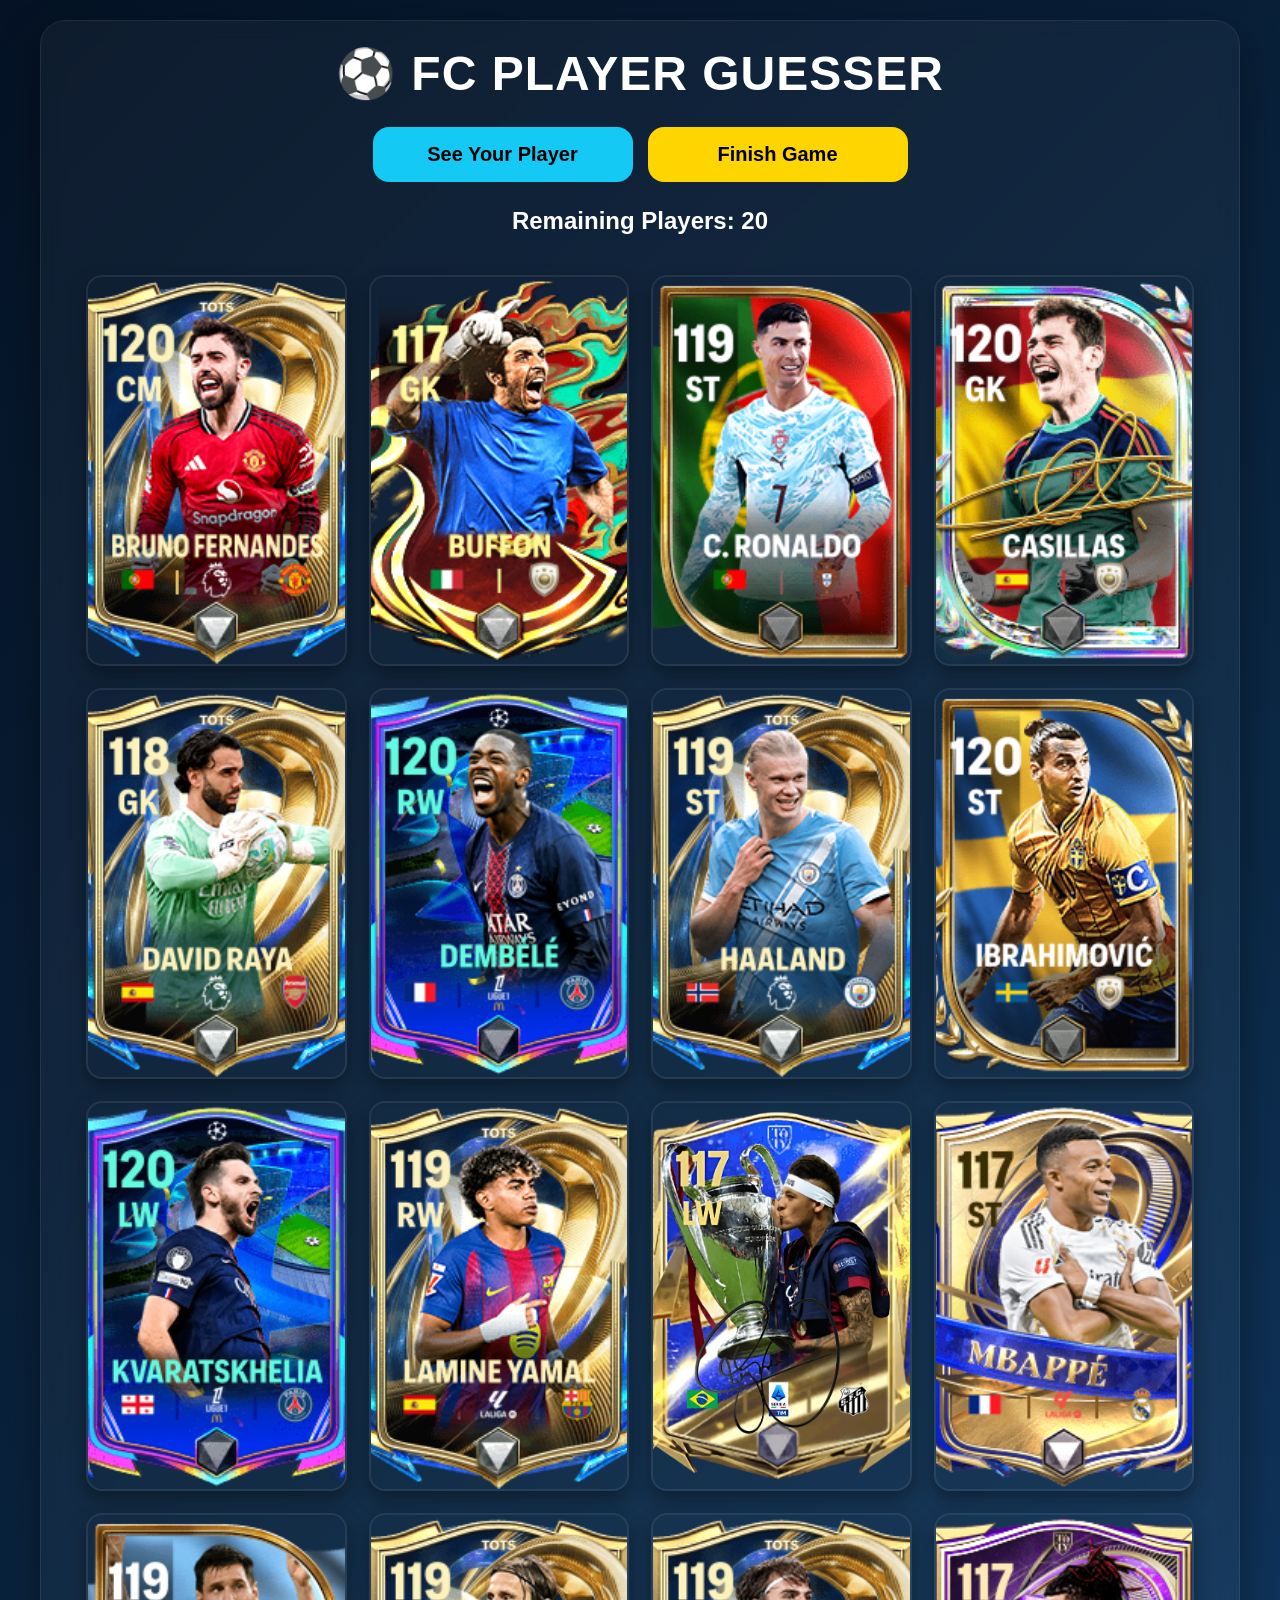
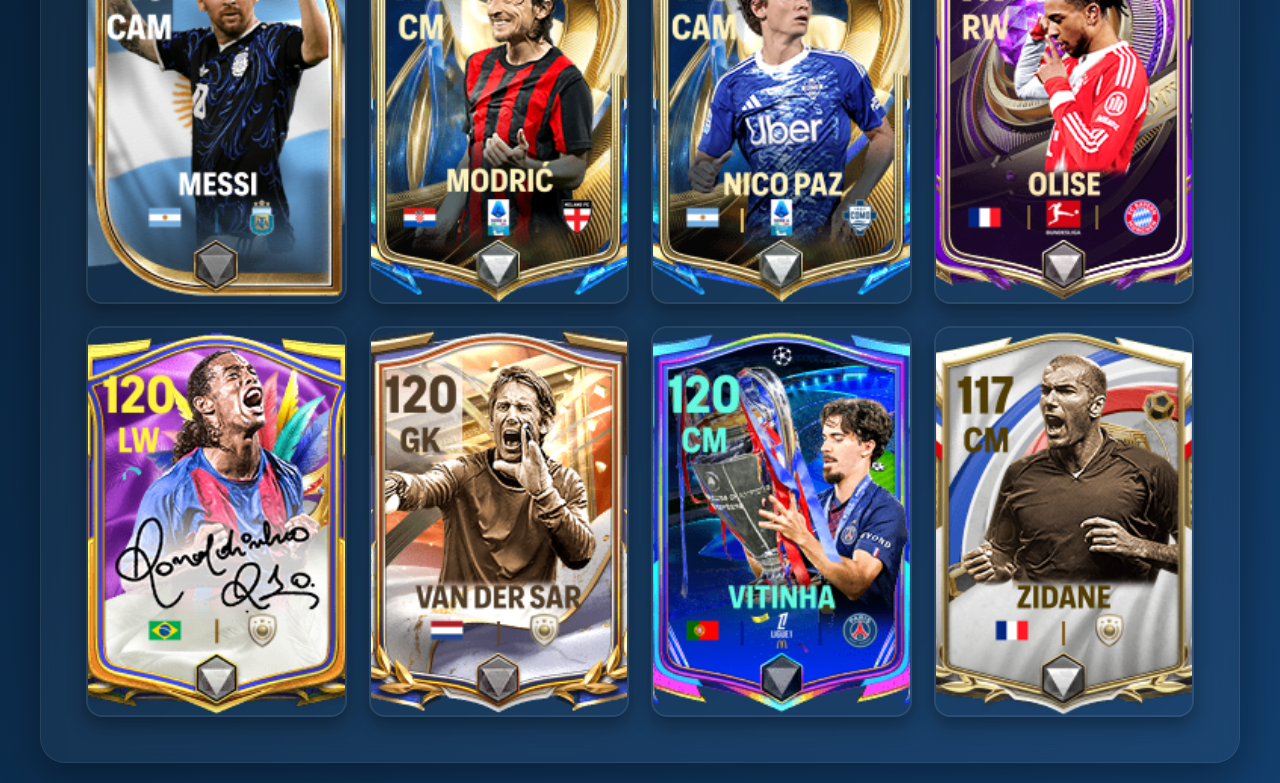
==== index.html @ 57e5f009 "Add files via upload" ====
<!DOCTYPE html>
<html lang="en">
<head>
<meta charset="UTF-8">
<meta name="viewport" content="width=device-width, initial-scale=1.0">

<title>FC Player Guesser</title>

<style>

*{
    margin:0;
    padding:0;
    box-sizing:border-box;
    font-family:'Segoe UI',sans-serif;
}

body{
    min-height:100vh;
    background:
    linear-gradient(
        135deg,
        #051225,
        #0a2540,
        #123d6b
    );
    color:white;
    padding:20px;
}

.container{
    max-width:1200px;
    margin:auto;

    background:rgba(255,255,255,.04);

    backdrop-filter:blur(10px);

    border:1px solid rgba(255,255,255,.08);

    border-radius:25px;

    padding:25px;

    box-shadow:
    0 15px 40px rgba(0,0,0,.35);
}

h1{
    text-align:center;
    font-size:3rem;
    margin-bottom:25px;
    letter-spacing:1px;
}

.controls{
    display:flex;
    justify-content:center;
    gap:15px;
    flex-wrap:wrap;
}

button{
    border:none;
    cursor:pointer;

    padding:16px 28px;

    border-radius:16px;

    font-size:20px;

    font-weight:700;

    transition:.25s;

    min-width:260px;
}

#showBtn{
    background:#14c9f3;
    color:black;
}

#showBtn:hover{
    transform:translateY(-3px);
    box-shadow:0 0 25px rgba(20,201,243,.4);
}

#finishBtn{
    background:#ffd500;
    color:black;
}

#finishBtn:hover{
    transform:translateY(-3px);
    box-shadow:0 0 25px rgba(255,213,0,.4);
}

.counter{
    text-align:center;
    margin-top:25px;
    margin-bottom:20px;
    font-size:1.5rem;
    font-weight:600;
}

.grid{

    display:grid;

    grid-template-columns:
    repeat(4,minmax(120px,1fr));

    gap:22px;

    padding:20px;

    justify-content:center;

}

.card{

    width:100%;

    aspect-ratio:2/3;

    object-fit:cover;

    border-radius:16px;

    cursor:pointer;

    transition:.25s;

    border:2px solid rgba(255,255,255,.08);

    box-shadow:
    0 8px 18px rgba(0,0,0,.35);

}

.card:hover{

    transform:
    translateY(-6px)
    scale(1.03);

    box-shadow:
    0 0 25px rgba(0,212,255,.35);

}

.card.eliminated{

    filter:grayscale(100%);

    opacity:.25;

    transform:scale(.94);

}

.popup-bg{

    position:fixed;

    inset:0;

    background:rgba(0,0,0,.82);

    display:none;

    justify-content:center;

    align-items:center;

    z-index:999;

}

.popup{

    width:min(90vw,380px);

    background:#152743;

    border-radius:25px;

    padding:25px;

    text-align:center;

    box-shadow:
    0 0 40px rgba(0,212,255,.25);

    animation:popup .25s ease;

}

.popup h2{

    margin-bottom:15px;

    font-size:1.8rem;

}

.popup img{

    width:100%;

    border-radius:15px;

}

@keyframes popup{

    from{
        opacity:0;
        transform:scale(.8);
    }

    to{
        opacity:1;
        transform:scale(1);
    }

}

@media(max-width:900px){

    .grid{

        grid-template-columns:
        repeat(4,1fr);

        gap:16px;

        padding:15px;

    }

}

@media(max-width:600px){

    body{
        padding:10px;
    }

    .container{
        padding:15px;
    }

    h1{
        font-size:2.2rem;
    }

    .grid{

        grid-template-columns:
        repeat(4,1fr);

        gap:12px;

        padding:10px;

    }

    button{
        width:100%;
        min-width:unset;
    }

}

</style>
</head>

<body>

<div class="container">

<h1>⚽ FC PLAYER GUESSER</h1>

<div class="controls">

<button id="showBtn">
See Your Player
</button>

<button id="finishBtn">
Finish Game
</button>

</div>

<div class="counter">
Remaining Players:
<span id="remaining">20</span>
</div>

<div class="grid" id="grid"></div>

</div>

<div class="popup-bg" id="popupBg">

<div class="popup">

<h2>Your Secret Player</h2>

<img id="popupImg">

</div>

</div>

<script>

const players = [

"players/player1.png",
"players/player2.png",
"players/player3.png",
"players/player4.png",
"players/player5.png",
"players/player6.png",
"players/player7.png",
"players/player8.png",
"players/player9.png",
"players/player10.png",
"players/player11.png",
"players/player12.png",
"players/player13.png",
"players/player14.png",
"players/player15.png",
"players/player16.png",
"players/player17.png",
"players/player18.png",
"players/player19.png",
"players/player20.png"

];

const grid =
document.getElementById("grid");

const remaining =
document.getElementById("remaining");

let currentPlayer = null;
let previousPlayer = null;

players.forEach(src=>{

    const img =
    document.createElement("img");

    img.src = src;

    img.className = "card";

    img.addEventListener("click",()=>{

        img.classList.toggle("eliminated");

        updateCounter();

    });

    grid.appendChild(img);

});

function updateCounter(){

    const count =
    document.querySelectorAll(
        ".card:not(.eliminated)"
    ).length;

    remaining.textContent = count;

}

updateCounter();

function generatePlayer(){

    let available =
    players.filter(
        p => p !== previousPlayer
    );

    currentPlayer =
    available[
        Math.floor(
            Math.random()*available.length
        )
    ];

    previousPlayer =
    currentPlayer;

}

const popupBg =
document.getElementById("popupBg");

const popupImg =
document.getElementById("popupImg");

document
.getElementById("showBtn")
.addEventListener("click",()=>{

    if(currentPlayer===null){

        generatePlayer();

    }

    popupImg.src =
    currentPlayer;

    popupBg.style.display =
    "flex";

});

popupBg.addEventListener("click",(e)=>{

    if(e.target===popupBg){

        popupBg.style.display =
        "none";

    }

});

document
.getElementById("finishBtn")
.addEventListener("click",()=>{

    document
    .querySelectorAll(".card")
    .forEach(card=>{

        card.classList.remove(
            "eliminated"
        );

    });

    currentPlayer = null;

    updateCounter();

    alert(
        "New round started! Click 'See Your Player'."
    );

});

</script>

</body>
</html>
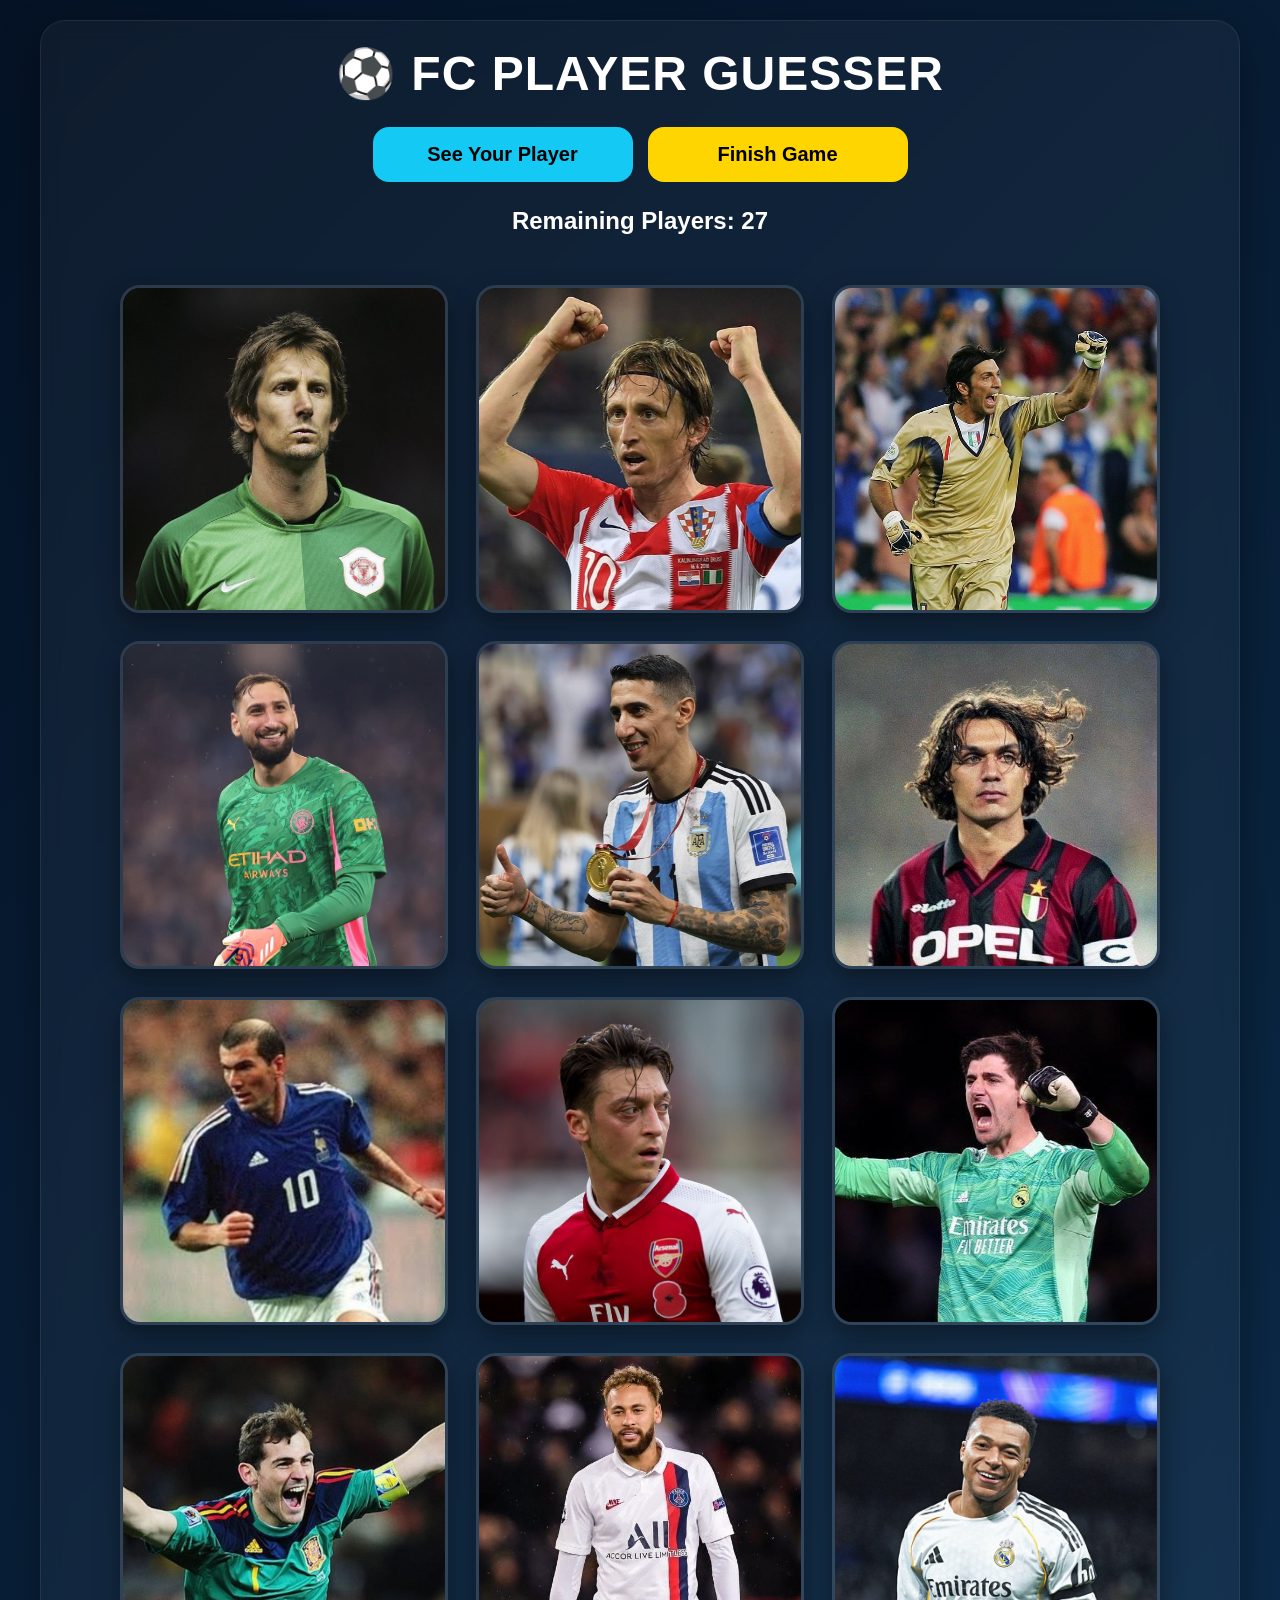
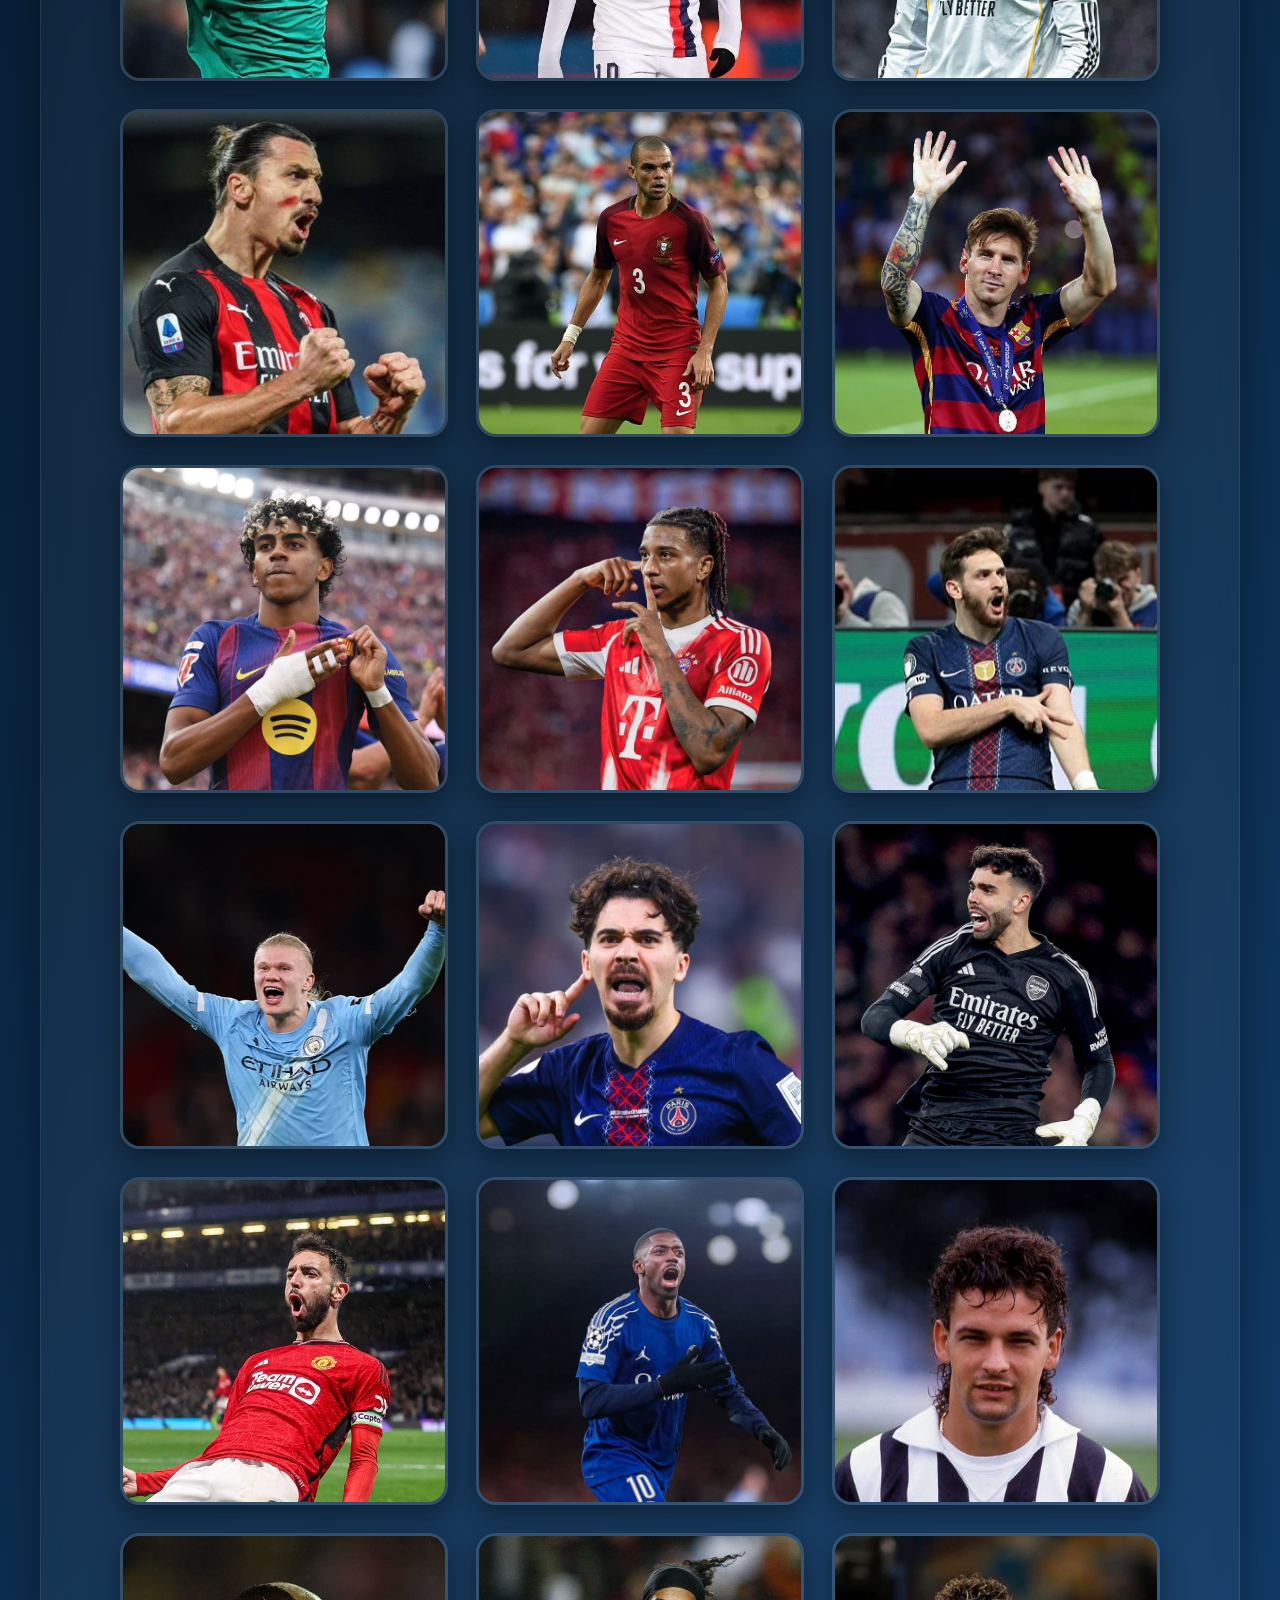
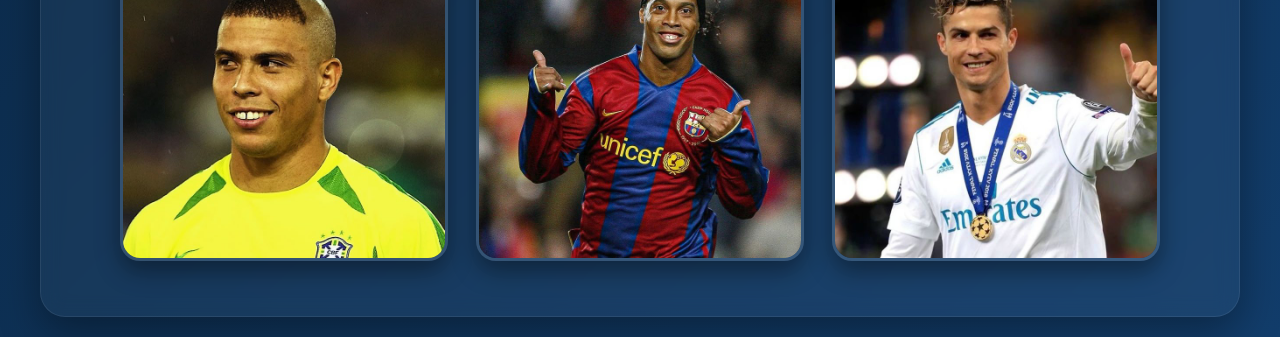
==== commit 8dc1b9e2: "Add files via upload" ====
--- a/index.html
+++ b/index.html
@@ -106,38 +106,52 @@
 }
 
 .grid{
-
     display:grid;
-
-    grid-template-columns:
-    repeat(4,minmax(120px,1fr));
-
-    gap:22px;
-
-    padding:20px;
-
-    justify-content:center;
-
+    grid-template-columns:repeat(3,1fr);
+
+    gap:28px;
+
+    padding:30px;
+
+    max-width:1100px;
+
+    margin:auto;
 }
 
 .card{
-
     width:100%;
 
-    aspect-ratio:2/3;
+    aspect-ratio:1/1;
 
     object-fit:cover;
 
-    border-radius:16px;
+    border-radius:20px;
+
+    border:3px solid rgba(255,255,255,.12);
 
     cursor:pointer;
 
     transition:.25s;
 
-    border:2px solid rgba(255,255,255,.08);
-
     box-shadow:
-    0 8px 18px rgba(0,0,0,.35);
+    0 10px 25px rgba(0,0,0,.4);
+}
+@media(max-width:900px){
+
+    .grid{
+        grid-template-columns:repeat(3,1fr);
+        gap:18px;
+    }
+
+}
+
+@media(max-width:600px){
+
+    .grid{
+        grid-template-columns:repeat(3,1fr);
+        gap:14px;
+        padding:15px;
+    }
 
 }
 
@@ -229,44 +243,28 @@
 
 }
 
-@media(max-width:900px){
+@media(max-width:1100px){
 
     .grid{
-
-        grid-template-columns:
-        repeat(4,1fr);
-
-        gap:16px;
-
-        padding:15px;
-
-    }
-
-}
-
-@media(max-width:600px){
-
-    body{
-        padding:10px;
-    }
-
-    .container{
-        padding:15px;
-    }
-
-    h1{
-        font-size:2.2rem;
-    }
+        grid-template-columns:repeat(4,1fr);
+    }
+
+}
+
+@media(max-width:800px){
 
     .grid{
-
-        grid-template-columns:
-        repeat(4,1fr);
-
-        gap:12px;
-
-        padding:10px;
-
+        grid-template-columns:repeat(3,1fr);
+        gap:14px;
+    }
+
+}
+
+@media(max-width:500px){
+
+    .grid{
+        grid-template-columns:repeat(3,1fr);
+        gap:10px;
     }
 
     button{
@@ -299,7 +297,7 @@
 
 <div class="counter">
 Remaining Players:
-<span id="remaining">20</span>
+<span id="remaining">27</span>
 </div>
 
 <div class="grid" id="grid"></div>
@@ -320,30 +318,11 @@
 
 <script>
 
-const players = [
-
-"players/player1.png",
-"players/player2.png",
-"players/player3.png",
-"players/player4.png",
-"players/player5.png",
-"players/player6.png",
-"players/player7.png",
-"players/player8.png",
-"players/player9.png",
-"players/player10.png",
-"players/player11.png",
-"players/player12.png",
-"players/player13.png",
-"players/player14.png",
-"players/player15.png",
-"players/player16.png",
-"players/player17.png",
-"players/player18.png",
-"players/player19.png",
-"players/player20.png"
-
-];
+const players = [];
+
+for(let i = 1; i <= 27; i++){
+    players.push(`players/player${i}.jpg`);
+}
 
 const grid =
 document.getElementById("grid");
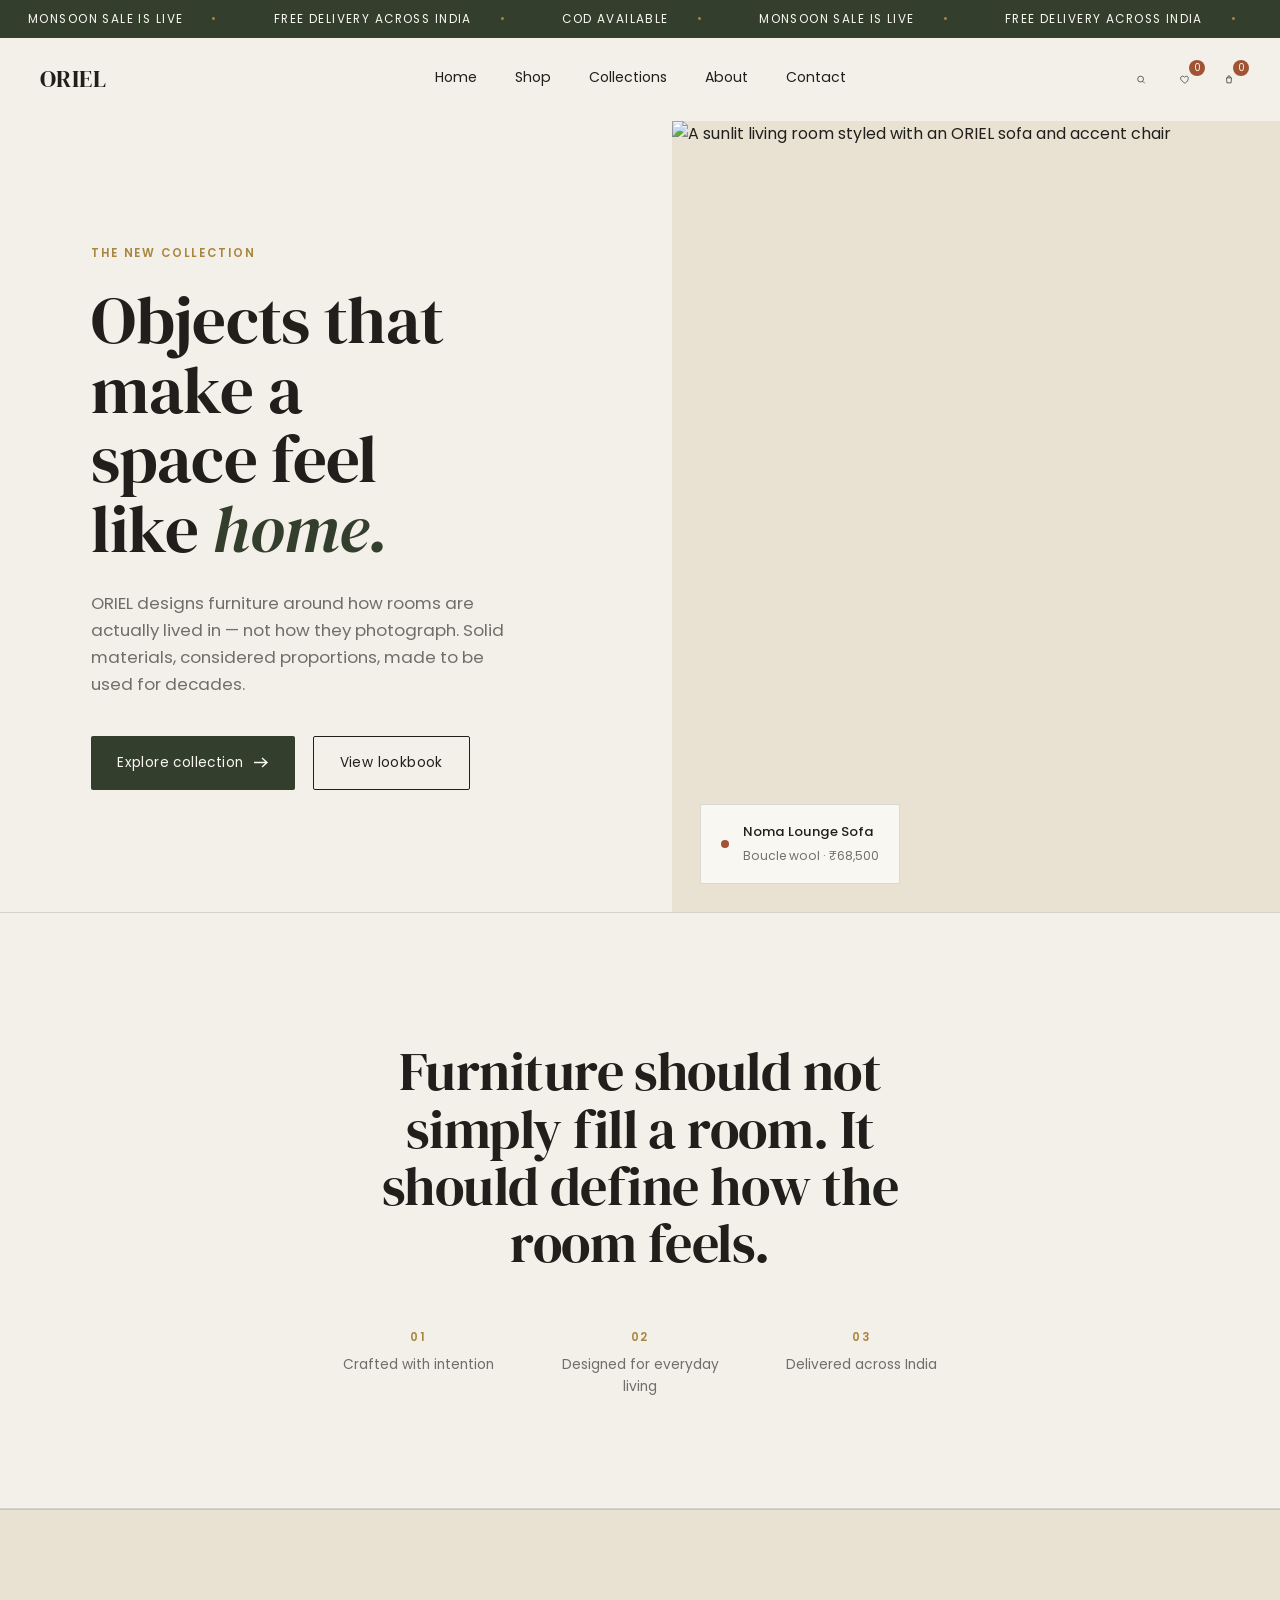
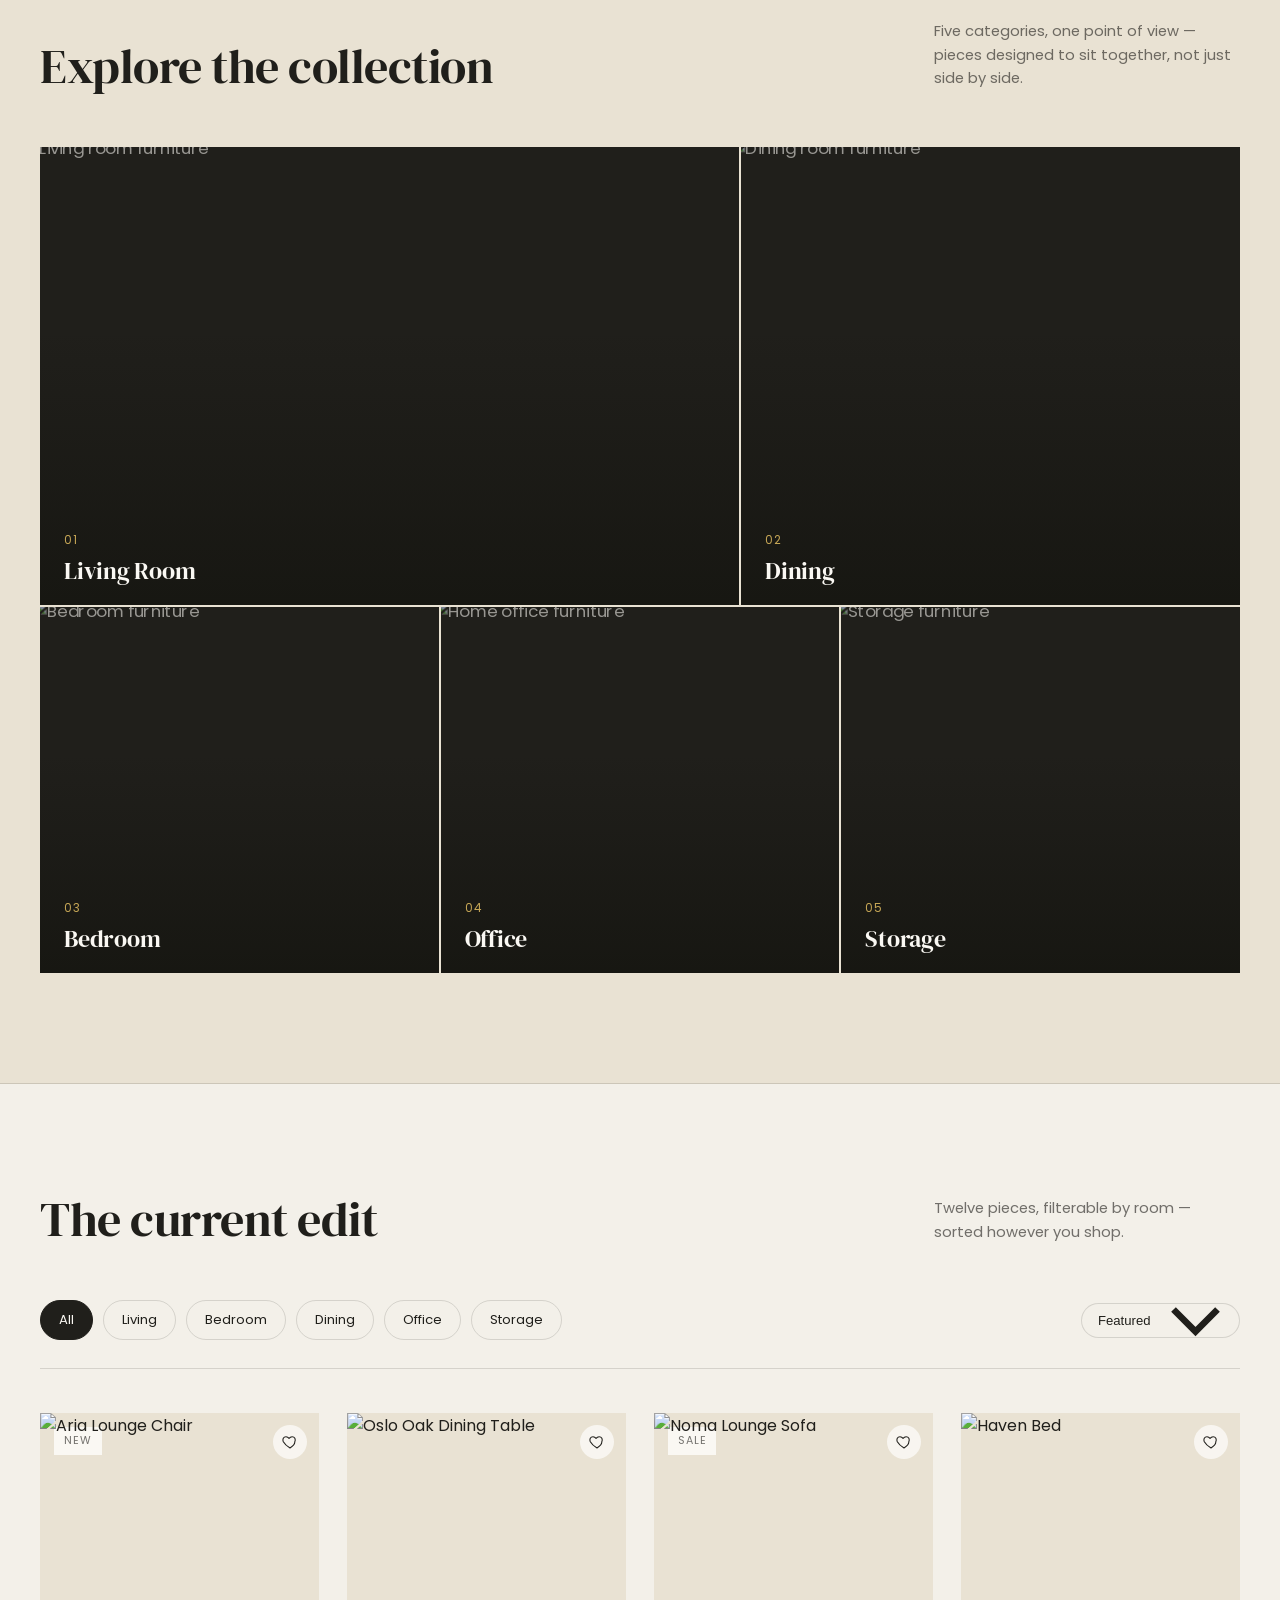
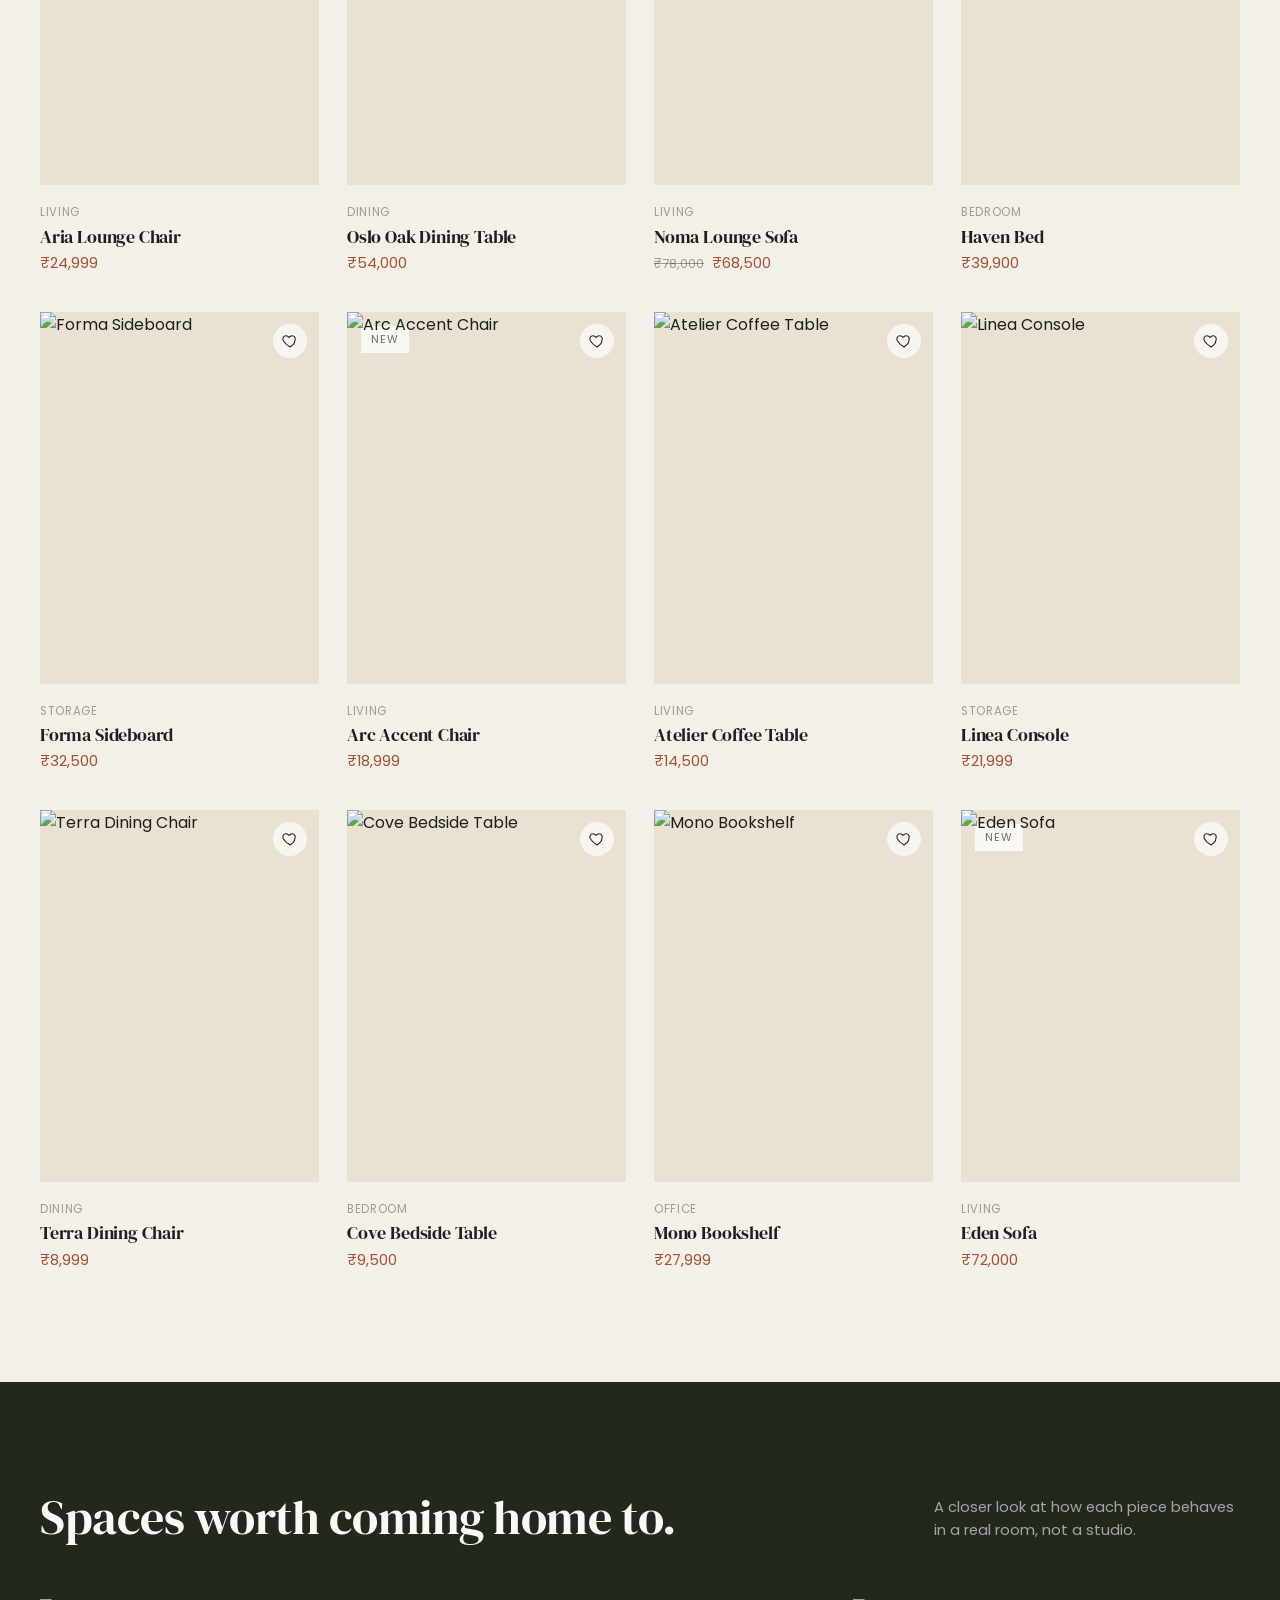
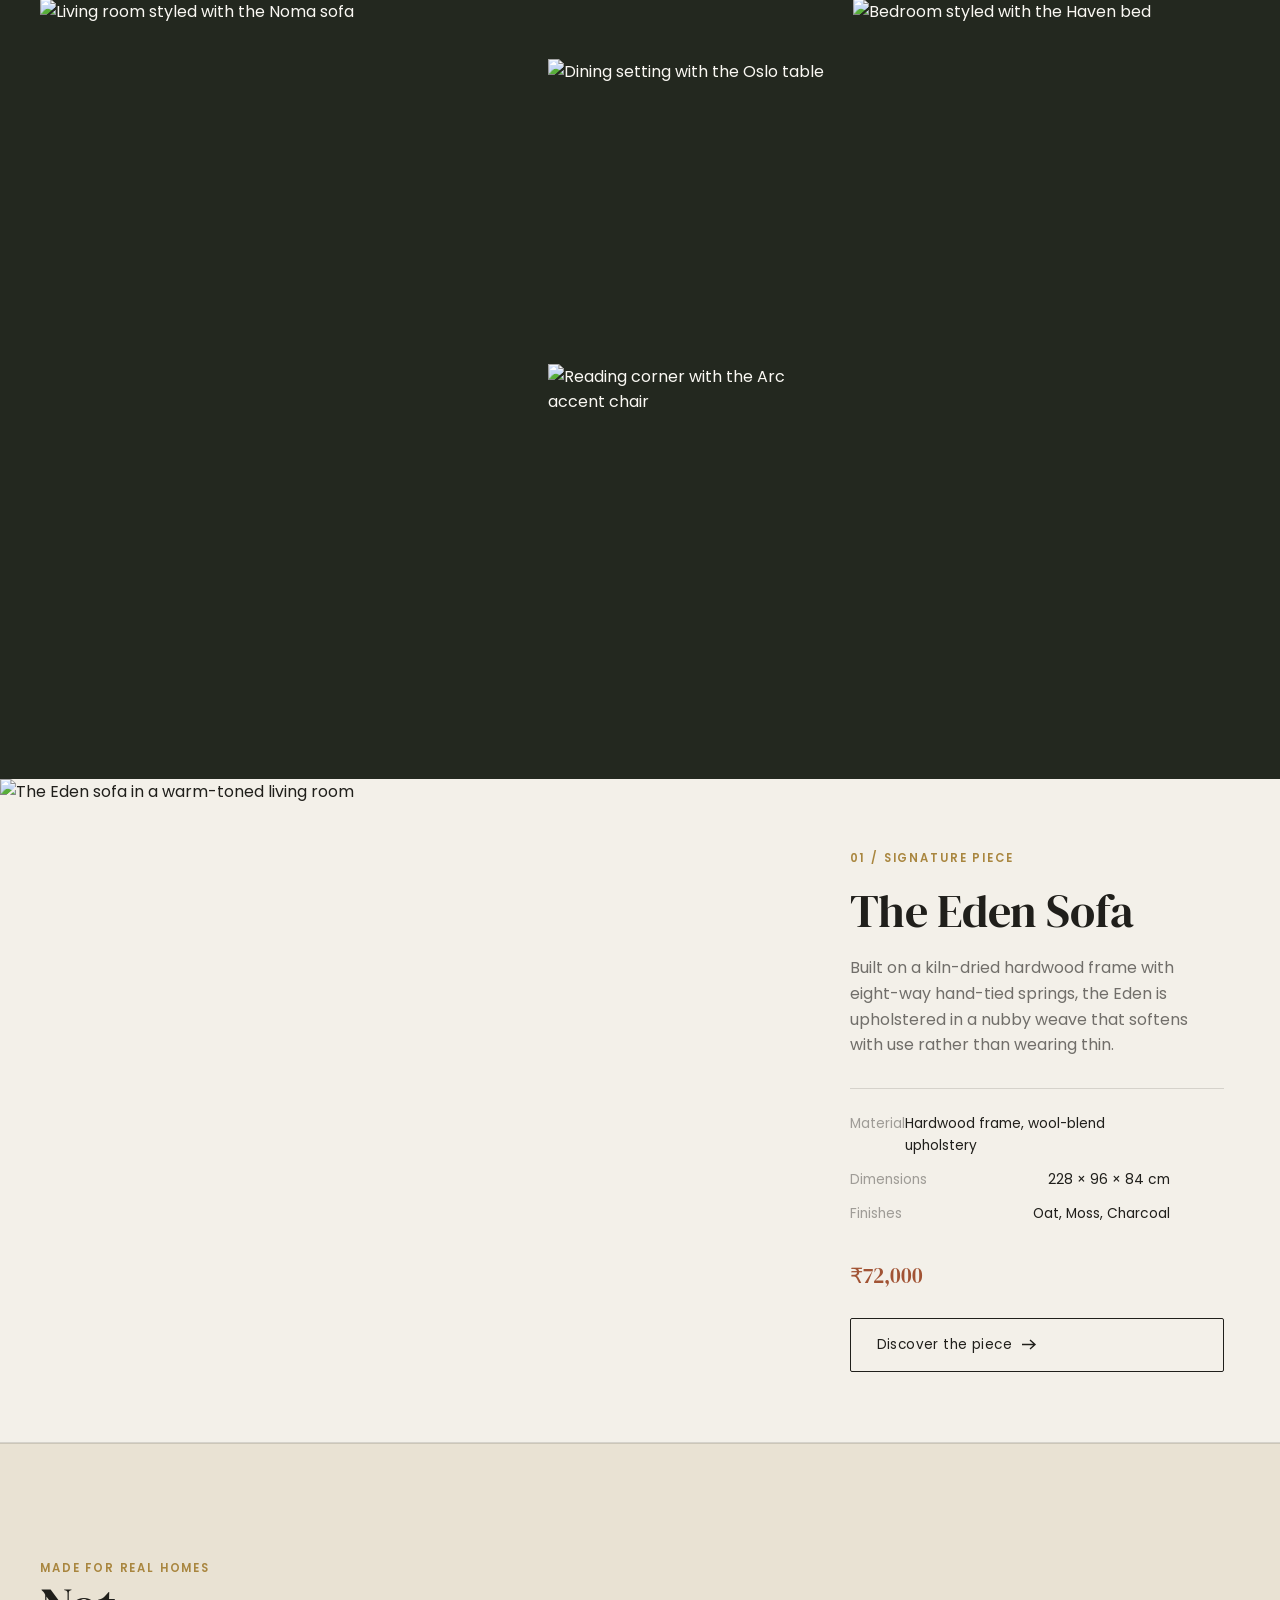
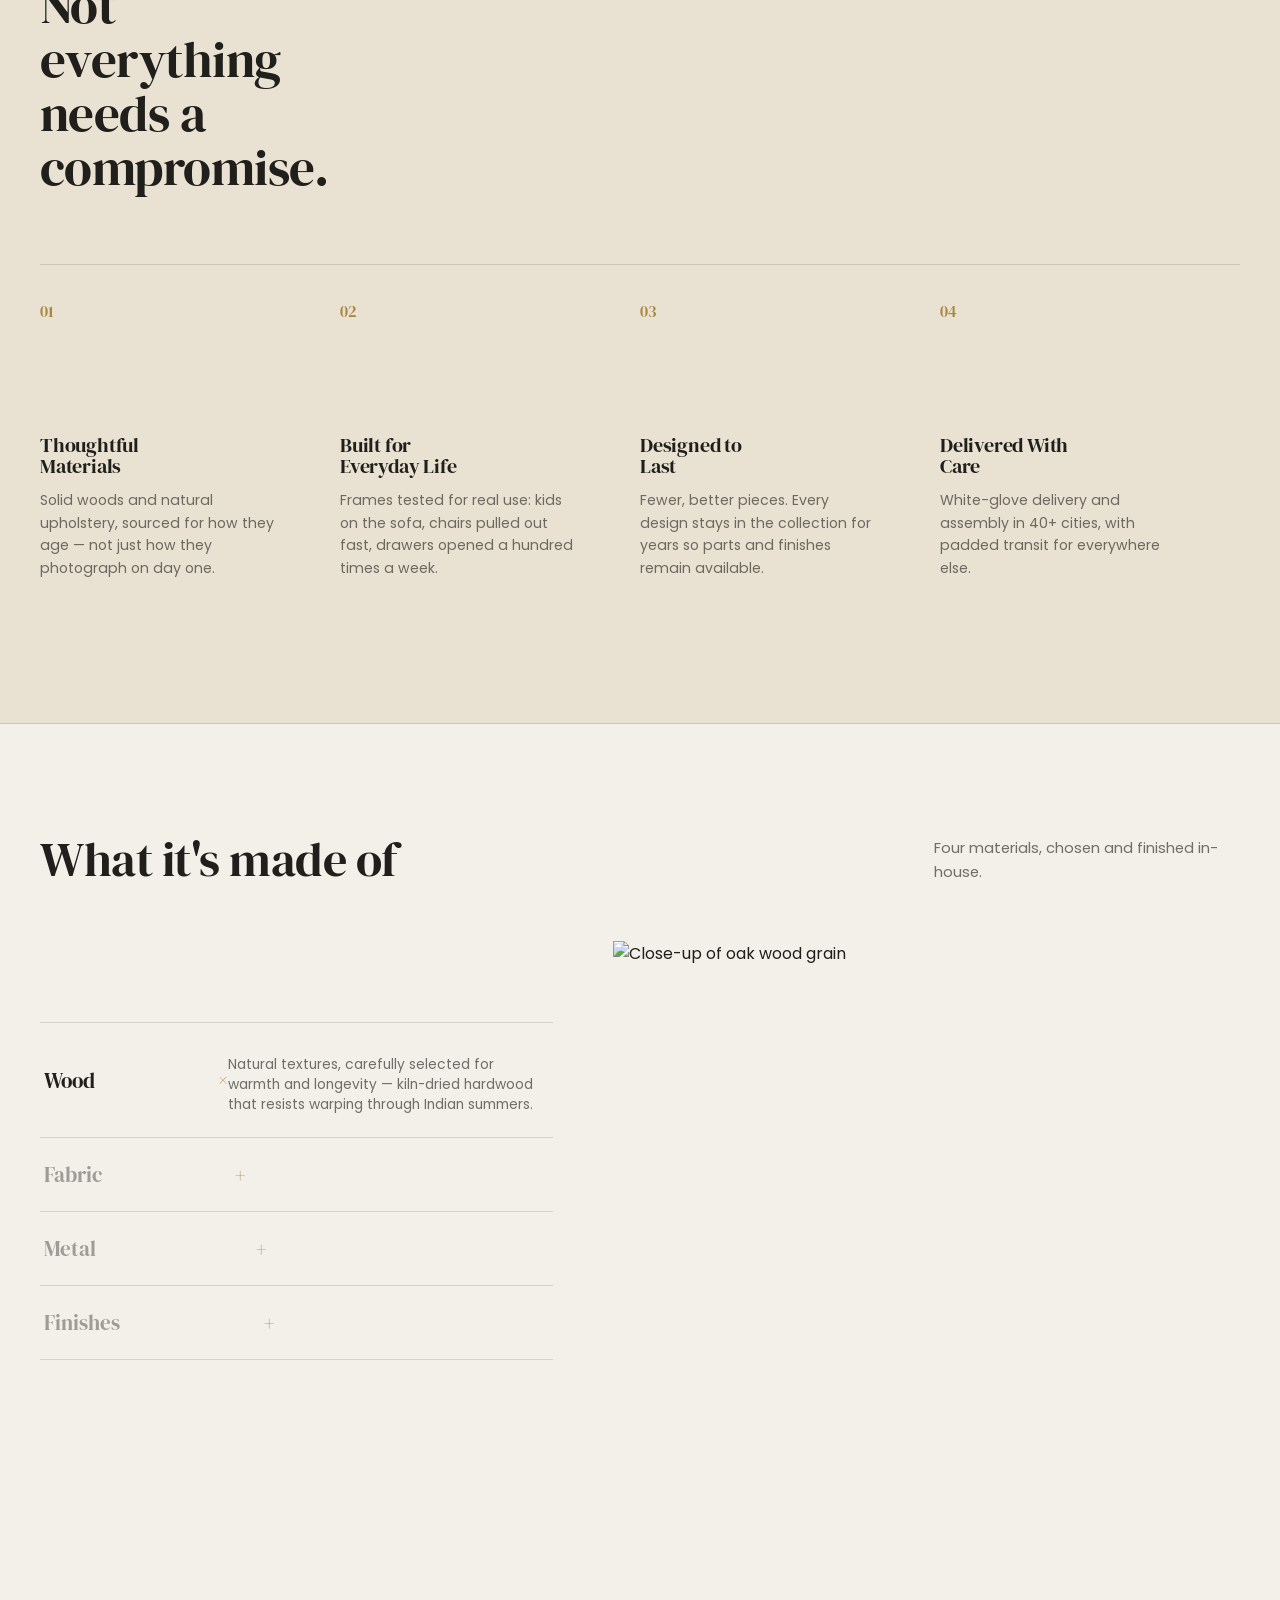
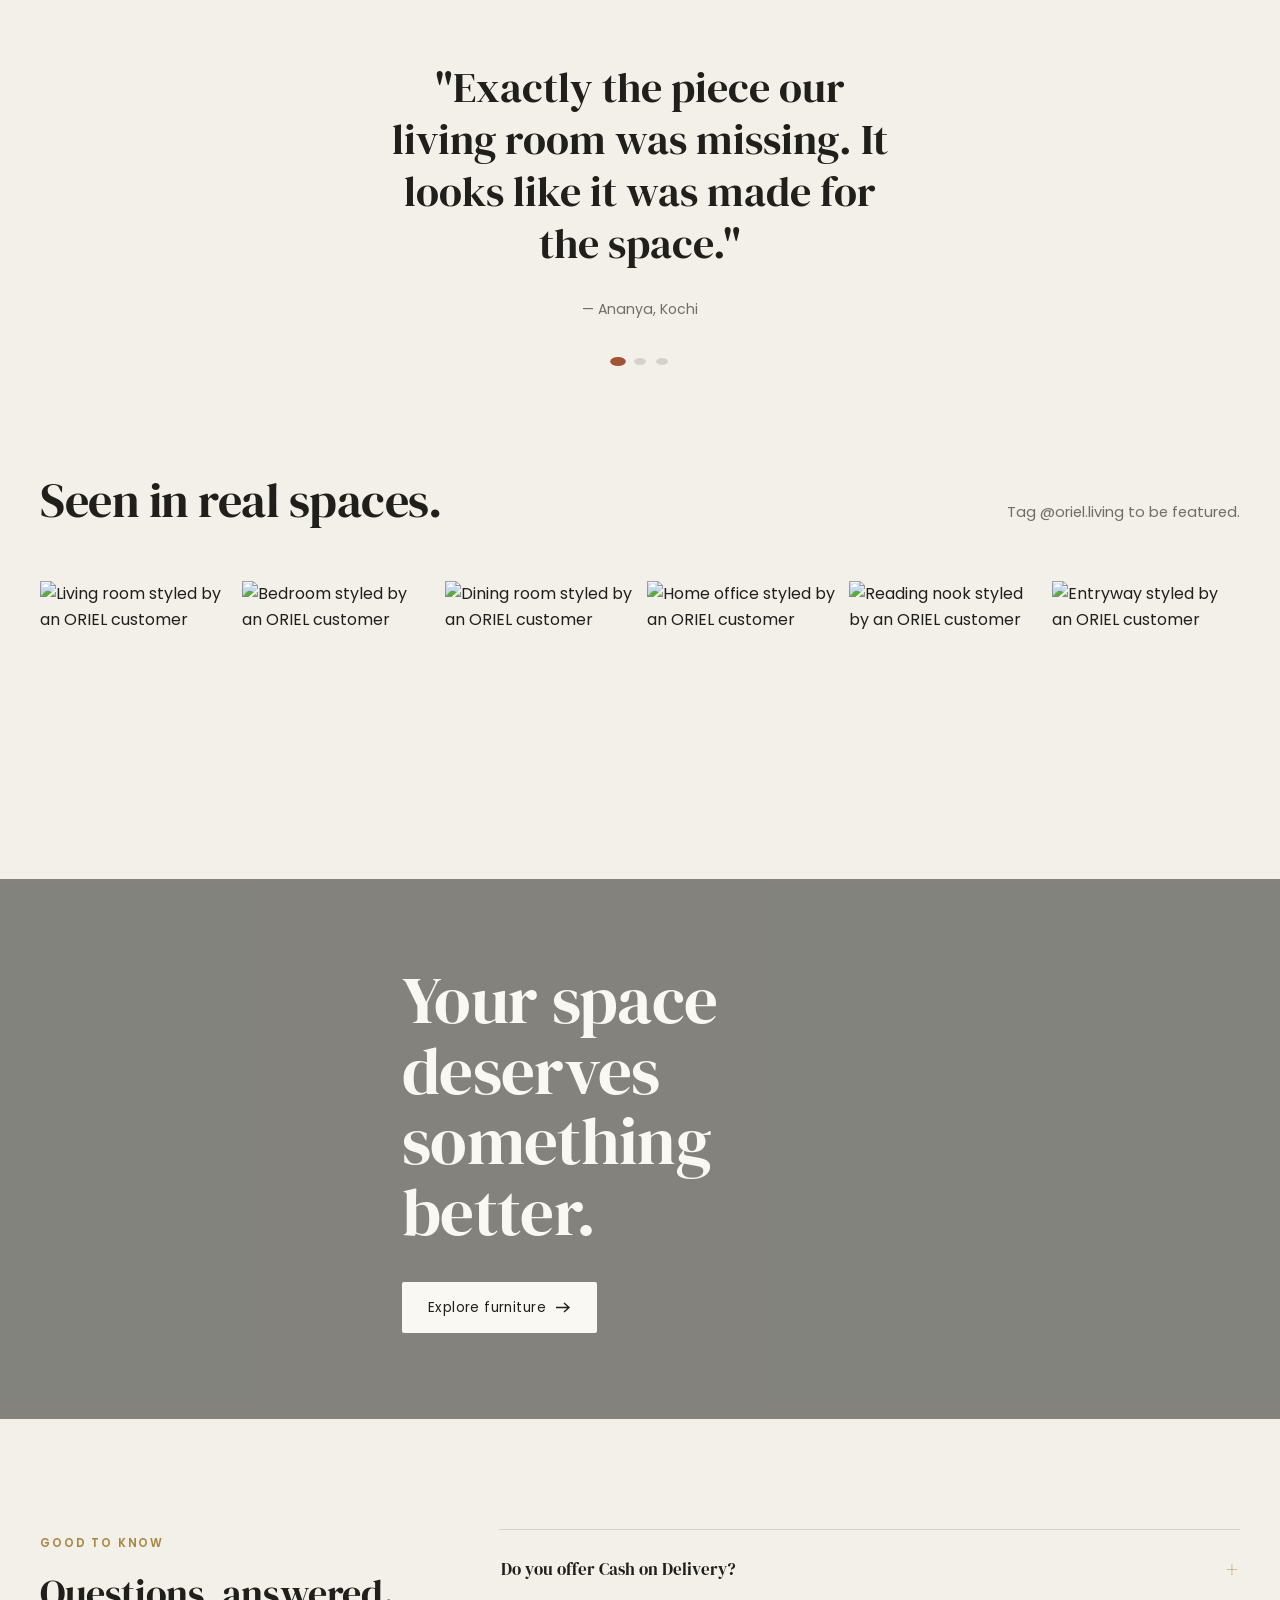
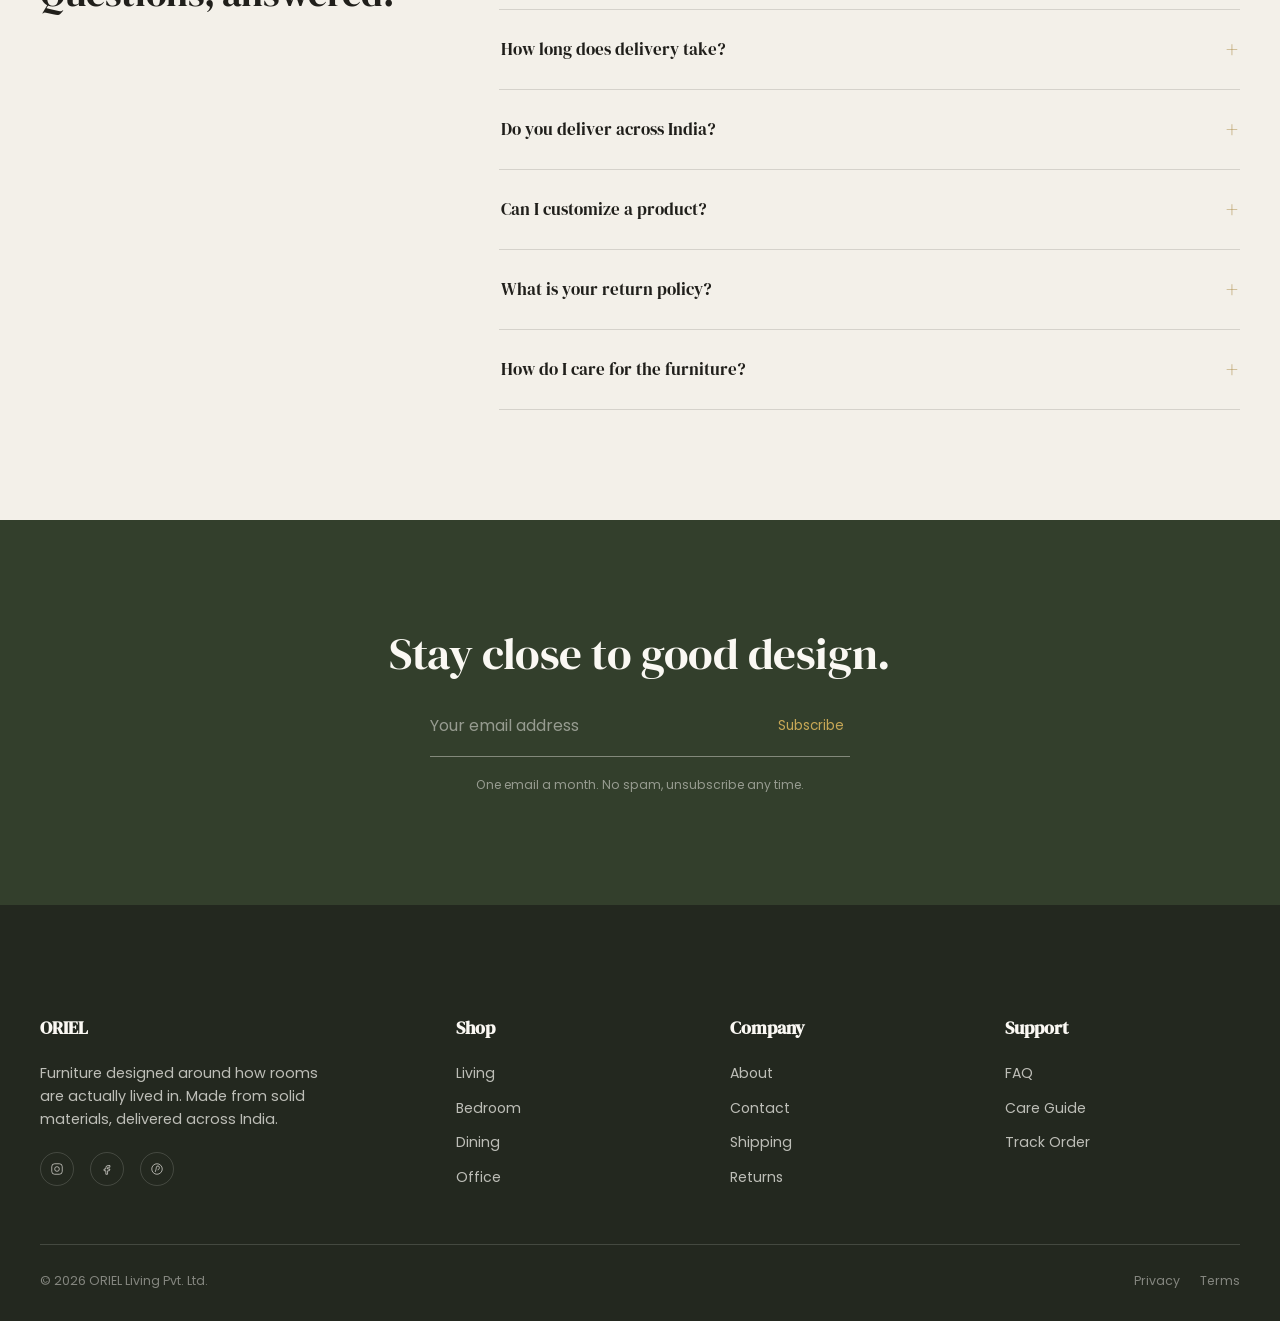
==== commit 22d08e6a: "Add files via upload" ====
--- a/index.html
+++ b/index.html
@@ -1,451 +1,473 @@
-<!DOCTYPE html>
-<html lang="en">
-<head>
-<meta charset="UTF-8">
-<meta name="viewport" content="width=device-width, initial-scale=1.0">
-
-<title>FC Player Guesser</title>
-
-<style>
-
-*{
-    margin:0;
-    padding:0;
-    box-sizing:border-box;
-    font-family:'Segoe UI',sans-serif;
-}
-
-body{
-    min-height:100vh;
-    background:
-    linear-gradient(
-        135deg,
-        #051225,
-        #0a2540,
-        #123d6b
-    );
-    color:white;
-    padding:20px;
-}
-
-.container{
-    max-width:1200px;
-    margin:auto;
-
-    background:rgba(255,255,255,.04);
-
-    backdrop-filter:blur(10px);
-
-    border:1px solid rgba(255,255,255,.08);
-
-    border-radius:25px;
-
-    padding:25px;
-
-    box-shadow:
-    0 15px 40px rgba(0,0,0,.35);
-}
-
-h1{
-    text-align:center;
-    font-size:3rem;
-    margin-bottom:25px;
-    letter-spacing:1px;
-}
-
-.controls{
-    display:flex;
-    justify-content:center;
-    gap:15px;
-    flex-wrap:wrap;
-}
-
-button{
-    border:none;
-    cursor:pointer;
-
-    padding:16px 28px;
-
-    border-radius:16px;
-
-    font-size:20px;
-
-    font-weight:700;
-
-    transition:.25s;
-
-    min-width:260px;
-}
-
-#showBtn{
-    background:#14c9f3;
-    color:black;
-}
-
-#showBtn:hover{
-    transform:translateY(-3px);
-    box-shadow:0 0 25px rgba(20,201,243,.4);
-}
-
-#finishBtn{
-    background:#ffd500;
-    color:black;
-}
-
-#finishBtn:hover{
-    transform:translateY(-3px);
-    box-shadow:0 0 25px rgba(255,213,0,.4);
-}
-
-.counter{
-    text-align:center;
-    margin-top:25px;
-    margin-bottom:20px;
-    font-size:1.5rem;
-    font-weight:600;
-}
-
-.grid{
-    display:grid;
-    grid-template-columns:repeat(3,1fr);
-
-    gap:28px;
-
-    padding:30px;
-
-    max-width:1100px;
-
-    margin:auto;
-}
-
-.card{
-    width:100%;
-
-    aspect-ratio:1/1;
-
-    object-fit:cover;
-
-    border-radius:20px;
-
-    border:3px solid rgba(255,255,255,.12);
-
-    cursor:pointer;
-
-    transition:.25s;
-
-    box-shadow:
-    0 10px 25px rgba(0,0,0,.4);
-}
-@media(max-width:900px){
-
-    .grid{
-        grid-template-columns:repeat(3,1fr);
-        gap:18px;
-    }
-
-}
-
-@media(max-width:600px){
-
-    .grid{
-        grid-template-columns:repeat(3,1fr);
-        gap:14px;
-        padding:15px;
-    }
-
-}
-
-.card:hover{
-
-    transform:
-    translateY(-6px)
-    scale(1.03);
-
-    box-shadow:
-    0 0 25px rgba(0,212,255,.35);
-
-}
-
-.card.eliminated{
-
-    filter:grayscale(100%);
-
-    opacity:.25;
-
-    transform:scale(.94);
-
-}
-
-.popup-bg{
-
-    position:fixed;
-
-    inset:0;
-
-    background:rgba(0,0,0,.82);
-
-    display:none;
-
-    justify-content:center;
-
-    align-items:center;
-
-    z-index:999;
-
-}
-
-.popup{
-
-    width:min(90vw,380px);
-
-    background:#152743;
-
-    border-radius:25px;
-
-    padding:25px;
-
-    text-align:center;
-
-    box-shadow:
-    0 0 40px rgba(0,212,255,.25);
-
-    animation:popup .25s ease;
-
-}
-
-.popup h2{
-
-    margin-bottom:15px;
-
-    font-size:1.8rem;
-
-}
-
-.popup img{
-
-    width:100%;
-
-    border-radius:15px;
-
-}
-
-@keyframes popup{
-
-    from{
-        opacity:0;
-        transform:scale(.8);
-    }
-
-    to{
-        opacity:1;
-        transform:scale(1);
-    }
-
-}
-
-@media(max-width:1100px){
-
-    .grid{
-        grid-template-columns:repeat(4,1fr);
-    }
-
-}
-
-@media(max-width:800px){
-
-    .grid{
-        grid-template-columns:repeat(3,1fr);
-        gap:14px;
-    }
-
-}
-
-@media(max-width:500px){
-
-    .grid{
-        grid-template-columns:repeat(3,1fr);
-        gap:10px;
-    }
-
-    button{
-        width:100%;
-        min-width:unset;
-    }
-
-}
-
-</style>
-</head>
-
-<body>
-
-<div class="container">
-
-<h1>⚽ FC PLAYER GUESSER</h1>
-
-<div class="controls">
-
-<button id="showBtn">
-See Your Player
-</button>
-
-<button id="finishBtn">
-Finish Game
-</button>
-
-</div>
-
-<div class="counter">
-Remaining Players:
-<span id="remaining">27</span>
-</div>
-
-<div class="grid" id="grid"></div>
-
-</div>
-
-<div class="popup-bg" id="popupBg">
-
-<div class="popup">
-
-<h2>Your Secret Player</h2>
-
-<img id="popupImg">
-
-</div>
-
-</div>
-
-<script>
-
-const players = [];
-
-for(let i = 1; i <= 27; i++){
-    players.push(`players/player${i}.jpg`);
-}
-
-const grid =
-document.getElementById("grid");
-
-const remaining =
-document.getElementById("remaining");
-
-let currentPlayer = null;
-let previousPlayer = null;
-
-players.forEach(src=>{
-
-    const img =
-    document.createElement("img");
-
-    img.src = src;
-
-    img.className = "card";
-
-    img.addEventListener("click",()=>{
-
-        img.classList.toggle("eliminated");
-
-        updateCounter();
-
-    });
-
-    grid.appendChild(img);
-
-});
-
-function updateCounter(){
-
-    const count =
-    document.querySelectorAll(
-        ".card:not(.eliminated)"
-    ).length;
-
-    remaining.textContent = count;
-
-}
-
-updateCounter();
-
-function generatePlayer(){
-
-    let available =
-    players.filter(
-        p => p !== previousPlayer
-    );
-
-    currentPlayer =
-    available[
-        Math.floor(
-            Math.random()*available.length
-        )
-    ];
-
-    previousPlayer =
-    currentPlayer;
-
-}
-
-const popupBg =
-document.getElementById("popupBg");
-
-const popupImg =
-document.getElementById("popupImg");
-
-document
-.getElementById("showBtn")
-.addEventListener("click",()=>{
-
-    if(currentPlayer===null){
-
-        generatePlayer();
-
-    }
-
-    popupImg.src =
-    currentPlayer;
-
-    popupBg.style.display =
-    "flex";
-
-});
-
-popupBg.addEventListener("click",(e)=>{
-
-    if(e.target===popupBg){
-
-        popupBg.style.display =
-        "none";
-
-    }
-
-});
-
-document
-.getElementById("finishBtn")
-.addEventListener("click",()=>{
-
-    document
-    .querySelectorAll(".card")
-    .forEach(card=>{
-
-        card.classList.remove(
-            "eliminated"
-        );
-
-    });
-
-    currentPlayer = null;
-
-    updateCounter();
-
-    alert(
-        "New round started! Click 'See Your Player'."
-    );
-
-});
-
-</script>
-
-</body>
-</html>+<!DOCTYPE html>
+<html lang="en">
+<head>
+<meta charset="UTF-8">
+<meta name="viewport" content="width=device-width, initial-scale=1.0">
+<title>ORIEL — Furniture for architectural living</title>
+<meta name="description" content="ORIEL designs furniture that defines how a room feels — solid materials, editorial craft, delivered across India.">
+<link rel="preconnect" href="https://fonts.googleapis.com">
+<link rel="preconnect" href="https://fonts.gstatic.com" crossorigin>
+<link href="https://fonts.googleapis.com/css2?family=DM+Serif+Display:ital@0;1&family=Poppins:wght@300;400;500;600&display=swap" rel="stylesheet">
+<link rel="stylesheet" href="css/style.css">
+</head>
+<body>
+
+<!-- ============================== ANNOUNCEMENT ============================== -->
+<div class="announce">
+  <div class="announce-track">
+    <span>MONSOON SALE IS LIVE</span><span>FREE DELIVERY ACROSS INDIA</span><span>COD AVAILABLE</span>
+    <span>MONSOON SALE IS LIVE</span><span>FREE DELIVERY ACROSS INDIA</span><span>COD AVAILABLE</span>
+  </div>
+</div>
+
+<!-- ============================== NAVIGATION ============================== -->
+<header id="siteHeader">
+  <div class="navbar">
+    <a href="#top" class="nav-logo">ORIEL</a>
+    <nav class="nav-links">
+      <a href="#top">Home</a>
+      <a href="#shop">Shop</a>
+      <a href="#collections">Collections</a>
+      <a href="#craft">About</a>
+      <a href="#contact">Contact</a>
+    </nav>
+    <div class="nav-actions">
+      <button class="icon-btn" id="searchBtn" aria-label="Search">
+        <svg viewBox="0 0 24 24" fill="none" stroke="currentColor" stroke-width="1.6"><circle cx="11" cy="11" r="7"/><path d="M21 21l-4.3-4.3"/></svg>
+      </button>
+      <button class="icon-btn" aria-label="Wishlist">
+        <svg viewBox="0 0 24 24" fill="none" stroke="currentColor" stroke-width="1.6"><path d="M12 21s-7.5-4.6-10-9.3C.5 8 2 4 6 4c2.2 0 3.7 1.3 4.6 2.6C11.5 5.3 13 4 15.2 4c4 0 5.5 4 4 7.7C19.5 16.4 12 21 12 21z"/></svg>
+        <span class="icon-count" id="wishCount">0</span>
+      </button>
+      <button class="icon-btn" id="cartBtn" aria-label="Shopping bag">
+        <svg viewBox="0 0 24 24" fill="none" stroke="currentColor" stroke-width="1.6"><path d="M6 8h12l-1 12H7L6 8z"/><path d="M9 8V6a3 3 0 016 0v2"/></svg>
+        <span class="icon-count" id="cartCount">0</span>
+      </button>
+    </div>
+    <button class="burger" id="burgerBtn" aria-label="Open menu"><span></span><span></span><span></span></button>
+  </div>
+</header>
+
+<!-- ============================== MOBILE MENU ============================== -->
+<div class="mobile-menu" id="mobileMenu">
+  <div class="mobile-menu-top">
+    <span class="nav-logo">ORIEL</span>
+    <button class="close-btn" id="mobileMenuClose" aria-label="Close menu"><span></span><span></span></button>
+  </div>
+  <nav>
+    <a href="#top">Home</a>
+    <a href="#shop">Shop</a>
+    <a href="#collections">Collections</a>
+    <a href="#craft">About</a>
+    <a href="#contact">Contact</a>
+  </nav>
+  <div class="mobile-menu-foot">
+    <span>hello@oriel.in</span>
+    <span>+91 80000 00000</span>
+  </div>
+</div>
+
+<main id="top">
+
+  <!-- ============================== HERO ============================== -->
+  <section class="hero">
+    <div class="hero-copy">
+      <span class="label">The new collection</span>
+      <h1>Objects that make a space feel like <i>home.</i></h1>
+      <p class="lede">ORIEL designs furniture around how rooms are actually lived in — not how they photograph. Solid materials, considered proportions, made to be used for decades.</p>
+      <div class="hero-ctas">
+        <a href="#shop" class="btn btn-primary">Explore collection <svg viewBox="0 0 15 11" fill="none" stroke="currentColor" stroke-width="1.4"><path d="M0 5.5h13M8 1l5 4.5-5 4.5"/></svg></a>
+        <a href="#collections" class="btn btn-outline">View lookbook</a>
+      </div>
+    </div>
+    <div class="hero-media">
+      <img src="https://images.unsplash.com/photo-1560448204-e02f11c3d0e2?auto=format&fit=crop&w=1400&q=80" alt="A sunlit living room styled with an ORIEL sofa and accent chair">
+      <div class="hero-float">
+        <span class="dot"></span>
+        <div>
+          <strong>Noma Lounge Sofa</strong>
+          <span>Boucle wool · ₹68,500</span>
+        </div>
+      </div>
+    </div>
+  </section>
+
+  <!-- ============================== BRAND STATEMENT ============================== -->
+  <section class="statement">
+    <div class="wrap statement-inner">
+      <h2 class="reveal-on-scroll reveal">Furniture should not simply fill a room. It should define how the room feels.</h2>
+      <div class="statement-details reveal-on-scroll reveal">
+        <div><span class="label">01</span><p>Crafted with intention</p></div>
+        <div><span class="label">02</span><p>Designed for everyday living</p></div>
+        <div><span class="label">03</span><p>Delivered across India</p></div>
+      </div>
+    </div>
+  </section>
+
+  <!-- ============================== COLLECTION (CATEGORIES) ============================== -->
+  <section class="collection section" id="collections">
+    <div class="wrap">
+      <div class="section-head reveal-on-scroll reveal">
+        <h2>Explore the collection</h2>
+        <p class="sub">Five categories, one point of view — pieces designed to sit together, not just side by side.</p>
+      </div>
+    </div>
+    <div class="wrap">
+      <div class="cat-grid reveal-on-scroll reveal">
+        <a href="#shop" class="cat-cell cell-living" data-cat-link="living">
+          <img src="https://images.unsplash.com/photo-1493663284031-b7e3aefcae8e?auto=format&fit=crop&w=900&q=80" alt="Living room furniture">
+          <span class="n">01</span><h3>Living Room</h3>
+          <span class="arrow"><svg viewBox="0 0 13 10" fill="none" stroke="currentColor" stroke-width="1.3"><path d="M0 5h11M6 1l5 4-5 4"/></svg></span>
+        </a>
+        <a href="#shop" class="cat-cell cell-dining" data-cat-link="dining">
+          <img src="https://images.unsplash.com/photo-1617806118233-18e1de247200?auto=format&fit=crop&w=900&q=80" alt="Dining room furniture">
+          <span class="n">02</span><h3>Dining</h3>
+          <span class="arrow"><svg viewBox="0 0 13 10" fill="none" stroke="currentColor" stroke-width="1.3"><path d="M0 5h11M6 1l5 4-5 4"/></svg></span>
+        </a>
+        <a href="#shop" class="cat-cell cell-bedroom" data-cat-link="bedroom">
+          <img src="https://images.unsplash.com/photo-1522708323590-d24dbb6b0267?auto=format&fit=crop&w=700&q=80" alt="Bedroom furniture">
+          <span class="n">03</span><h3>Bedroom</h3>
+          <span class="arrow"><svg viewBox="0 0 13 10" fill="none" stroke="currentColor" stroke-width="1.3"><path d="M0 5h11M6 1l5 4-5 4"/></svg></span>
+        </a>
+        <a href="#shop" class="cat-cell cell-office" data-cat-link="office">
+          <img src="https://images.unsplash.com/photo-1594620302200-9a762244a156?auto=format&fit=crop&w=700&q=80" alt="Home office furniture">
+          <span class="n">04</span><h3>Office</h3>
+          <span class="arrow"><svg viewBox="0 0 13 10" fill="none" stroke="currentColor" stroke-width="1.3"><path d="M0 5h11M6 1l5 4-5 4"/></svg></span>
+        </a>
+        <a href="#shop" class="cat-cell cell-storage" data-cat-link="storage">
+          <img src="https://images.unsplash.com/photo-1595428774223-ef52624120d2?auto=format&fit=crop&w=700&q=80" alt="Storage furniture">
+          <span class="n">05</span><h3>Storage</h3>
+          <span class="arrow"><svg viewBox="0 0 13 10" fill="none" stroke="currentColor" stroke-width="1.3"><path d="M0 5h11M6 1l5 4-5 4"/></svg></span>
+        </a>
+      </div>
+    </div>
+  </section>
+
+  <!-- ============================== FEATURED PRODUCTS ============================== -->
+  <section class="section" id="shop">
+    <div class="wrap">
+      <div class="section-head reveal-on-scroll reveal">
+        <h2>The current edit</h2>
+        <p class="sub">Twelve pieces, filterable by room — sorted however you shop.</p>
+      </div>
+
+      <div class="filter-bar">
+        <div class="filter-pills">
+          <button class="pill active" data-filter="all">All</button>
+          <button class="pill" data-filter="living">Living</button>
+          <button class="pill" data-filter="bedroom">Bedroom</button>
+          <button class="pill" data-filter="dining">Dining</button>
+          <button class="pill" data-filter="office">Office</button>
+          <button class="pill" data-filter="storage">Storage</button>
+        </div>
+        <select class="sort-select" id="sortSelect">
+          <option value="featured">Featured</option>
+          <option value="newest">Newest</option>
+          <option value="price-asc">Price: Low to High</option>
+          <option value="price-desc">Price: High to Low</option>
+        </select>
+      </div>
+
+      <div class="product-grid" id="productGrid"></div>
+    </div>
+  </section>
+
+  <!-- ============================== LOOKBOOK ============================== -->
+  <section class="lookbook section">
+    <div class="wrap">
+      <div class="section-head reveal-on-scroll reveal">
+        <h2>Spaces worth coming home to.</h2>
+        <p class="sub">A closer look at how each piece behaves in a real room, not a studio.</p>
+      </div>
+      <div class="collage reveal-on-scroll reveal">
+        <div class="collage-item c-1">
+          <img src="https://images.unsplash.com/photo-1493663284031-b7e3aefcae8e?auto=format&fit=crop&w=900&q=80" alt="Living room styled with the Noma sofa">
+          <div class="reveal-tag"><strong>Noma Lounge Sofa</strong><span>Explore →</span></div>
+        </div>
+        <div class="collage-item c-2">
+          <img src="https://images.unsplash.com/photo-1567538096630-e0c55bd6374c?auto=format&fit=crop&w=700&q=80" alt="Dining setting with the Oslo table">
+          <div class="reveal-tag"><strong>Oslo Oak Table</strong><span>Explore →</span></div>
+        </div>
+        <div class="collage-item c-3">
+          <img src="https://images.unsplash.com/photo-1522708323590-d24dbb6b0267?auto=format&fit=crop&w=800&q=80" alt="Bedroom styled with the Haven bed">
+          <div class="reveal-tag"><strong>Haven Bed</strong><span>Explore →</span></div>
+        </div>
+        <div class="collage-item c-4">
+          <img src="https://images.unsplash.com/photo-1586023492125-27b2c045efd7?auto=format&fit=crop&w=700&q=80" alt="Reading corner with the Arc accent chair">
+          <div class="reveal-tag"><strong>Arc Accent Chair</strong><span>Explore →</span></div>
+        </div>
+      </div>
+    </div>
+  </section>
+
+  <!-- ============================== SIGNATURE PIECE ============================== -->
+  <section class="signature">
+    <div class="sig-media reveal-on-scroll reveal">
+      <img src="https://images.unsplash.com/photo-1567016432779-094069958ea5?auto=format&fit=crop&w=1200&q=80" alt="The Eden sofa in a warm-toned living room">
+    </div>
+    <div class="sig-copy reveal-on-scroll reveal">
+      <span class="label">01 / Signature piece</span>
+      <h2>The Eden Sofa</h2>
+      <p class="desc">Built on a kiln-dried hardwood frame with eight-way hand-tied springs, the Eden is upholstered in a nubby weave that softens with use rather than wearing thin.</p>
+      <div class="sig-specs">
+        <div><span>Material</span><span>Hardwood frame, wool-blend upholstery</span></div>
+        <div><span>Dimensions</span><span>228 × 96 × 84 cm</span></div>
+        <div><span>Finishes</span><span>Oat, Moss, Charcoal</span></div>
+      </div>
+      <div class="sig-price">₹72,000</div>
+      <a href="#shop" class="btn btn-outline">Discover the piece <svg viewBox="0 0 15 11" fill="none" stroke="currentColor" stroke-width="1.4"><path d="M0 5.5h13M8 1l5 4.5-5 4.5"/></svg></a>
+    </div>
+  </section>
+
+  <!-- ============================== WHY CHOOSE US ============================== -->
+  <section class="principles section">
+    <div class="wrap">
+      <div class="principles-head reveal-on-scroll reveal">
+        <span class="label">Made for real homes</span>
+        <h2>Not everything needs a compromise.</h2>
+      </div>
+      <div class="principle-list reveal-on-scroll reveal">
+        <div class="principle">
+          <span class="num">01</span>
+          <h3>Thoughtful Materials</h3>
+          <p>Solid woods and natural upholstery, sourced for how they age — not just how they photograph on day one.</p>
+        </div>
+        <div class="principle">
+          <span class="num">02</span>
+          <h3>Built for Everyday Life</h3>
+          <p>Frames tested for real use: kids on the sofa, chairs pulled out fast, drawers opened a hundred times a week.</p>
+        </div>
+        <div class="principle">
+          <span class="num">03</span>
+          <h3>Designed to Last</h3>
+          <p>Fewer, better pieces. Every design stays in the collection for years so parts and finishes remain available.</p>
+        </div>
+        <div class="principle">
+          <span class="num">04</span>
+          <h3>Delivered With Care</h3>
+          <p>White-glove delivery and assembly in 40+ cities, with padded transit for everywhere else.</p>
+        </div>
+      </div>
+    </div>
+  </section>
+
+  <!-- ============================== MATERIAL / CRAFT ============================== -->
+  <section class="material-section section" id="craft">
+    <div class="wrap">
+      <div class="section-head reveal-on-scroll reveal">
+        <h2>What it's made of</h2>
+        <p class="sub">Four materials, chosen and finished in-house.</p>
+      </div>
+      <div class="material-layout reveal-on-scroll reveal">
+        <div class="material-tabs">
+          <button class="mtab active" data-material="wood">
+            <span class="mtab-row"><span>Wood</span><span class="mtab-plus">+</span></span>
+            <span class="mtab-desc">Natural textures, carefully selected for warmth and longevity — kiln-dried hardwood that resists warping through Indian summers.</span>
+          </button>
+          <button class="mtab" data-material="fabric">
+            <span class="mtab-row"><span>Fabric</span><span class="mtab-plus">+</span></span>
+            <span class="mtab-desc">Woven from wool-blend and heavyweight cotton, tested for pilling and fade before it reaches a single cushion.</span>
+          </button>
+          <button class="mtab" data-material="metal">
+            <span class="mtab-row"><span>Metal</span><span class="mtab-plus">+</span></span>
+            <span class="mtab-desc">Powder-coated steel legs and brass hardware, used where strength matters more than mass.</span>
+          </button>
+          <button class="mtab" data-material="finish">
+            <span class="mtab-row"><span>Finishes</span><span class="mtab-plus">+</span></span>
+            <span class="mtab-desc">Hand-rubbed oils and low-VOC lacquers applied in three thin coats, never one thick one.</span>
+          </button>
+        </div>
+        <div class="material-media">
+          <img data-material="wood" class="active" src="https://images.unsplash.com/photo-1509644851169-2acc08aa25b5?auto=format&fit=crop&w=900&q=80" alt="Close-up of oak wood grain">
+          <img data-material="fabric" src="https://images.unsplash.com/photo-1620826320335-e8b8b5ebde3e?auto=format&fit=crop&w=900&q=80" alt="Close-up of woven upholstery fabric">
+          <img data-material="metal" src="https://images.unsplash.com/photo-1531971589569-0d9370cbe1e5?auto=format&fit=crop&w=900&q=80" alt="Close-up of brushed brass hardware">
+          <img data-material="finish" src="https://images.unsplash.com/photo-1600607687644-c7171b42498f?auto=format&fit=crop&w=900&q=80" alt="Close-up of oiled wood finish">
+        </div>
+      </div>
+    </div>
+  </section>
+
+  <!-- ============================== TESTIMONIALS ============================== -->
+  <section class="testimonial-section section">
+    <div class="wrap">
+      <div class="t-track">
+        <div class="t-slide active">
+          <blockquote>"Exactly the piece our living room was missing. It looks like it was made for the space."</blockquote>
+          <cite>— Ananya, Kochi</cite>
+        </div>
+        <div class="t-slide">
+          <blockquote>"Four years in and the dining table still looks brand new. Worth every rupee."</blockquote>
+          <cite>— Rohan, Pune</cite>
+        </div>
+        <div class="t-slide">
+          <blockquote>"The delivery team treated our sofa like it was their own. Small thing, but it mattered."</blockquote>
+          <cite>— Meera, Bengaluru</cite>
+        </div>
+      </div>
+      <div class="t-dots">
+        <button class="t-dot active"></button>
+        <button class="t-dot"></button>
+        <button class="t-dot"></button>
+      </div>
+    </div>
+  </section>
+
+  <!-- ============================== INSTAGRAM / SOCIAL ============================== -->
+  <section class="section" style="padding-top:0;">
+    <div class="wrap">
+      <div class="section-head reveal-on-scroll reveal">
+        <h2>Seen in real spaces.</h2>
+        <p class="sub">Tag @oriel.living to be featured.</p>
+      </div>
+      <div class="social-grid reveal-on-scroll reveal">
+        <div class="social-item"><img src="https://images.unsplash.com/photo-1615529182904-14819c35db37?auto=format&fit=crop&w=400&q=80" alt="Living room styled by an ORIEL customer"><span class="ig-icon"><svg viewBox="0 0 24 24"><rect x="3" y="3" width="18" height="18" rx="5"/><circle cx="12" cy="12" r="4"/><circle cx="17.5" cy="6.5" r="1"/></svg></span></div>
+        <div class="social-item"><img src="https://images.unsplash.com/photo-1524758631624-e2822e304c36?auto=format&fit=crop&w=400&q=80" alt="Bedroom styled by an ORIEL customer"><span class="ig-icon"><svg viewBox="0 0 24 24"><rect x="3" y="3" width="18" height="18" rx="5"/><circle cx="12" cy="12" r="4"/><circle cx="17.5" cy="6.5" r="1"/></svg></span></div>
+        <div class="social-item"><img src="https://images.unsplash.com/photo-1616486338812-3dadae4b4ace?auto=format&fit=crop&w=400&q=80" alt="Dining room styled by an ORIEL customer"><span class="ig-icon"><svg viewBox="0 0 24 24"><rect x="3" y="3" width="18" height="18" rx="5"/><circle cx="12" cy="12" r="4"/><circle cx="17.5" cy="6.5" r="1"/></svg></span></div>
+        <div class="social-item"><img src="https://images.unsplash.com/photo-1519710164239-da123dc03ef4?auto=format&fit=crop&w=400&q=80" alt="Home office styled by an ORIEL customer"><span class="ig-icon"><svg viewBox="0 0 24 24"><rect x="3" y="3" width="18" height="18" rx="5"/><circle cx="12" cy="12" r="4"/><circle cx="17.5" cy="6.5" r="1"/></svg></span></div>
+        <div class="social-item"><img src="https://images.unsplash.com/photo-1502005229762-cf1b2da7c5d6?auto=format&fit=crop&w=400&q=80" alt="Reading nook styled by an ORIEL customer"><span class="ig-icon"><svg viewBox="0 0 24 24"><rect x="3" y="3" width="18" height="18" rx="5"/><circle cx="12" cy="12" r="4"/><circle cx="17.5" cy="6.5" r="1"/></svg></span></div>
+        <div class="social-item"><img src="https://images.unsplash.com/photo-1554995207-c18c203602cb?auto=format&fit=crop&w=400&q=80" alt="Entryway styled by an ORIEL customer"><span class="ig-icon"><svg viewBox="0 0 24 24"><rect x="3" y="3" width="18" height="18" rx="5"/><circle cx="12" cy="12" r="4"/><circle cx="17.5" cy="6.5" r="1"/></svg></span></div>
+      </div>
+    </div>
+  </section>
+
+  <!-- ============================== CTA ============================== -->
+  <section class="cta-band">
+    <img src="https://images.unsplash.com/photo-1616627561950-9f746e330187?auto=format&fit=crop&w=1600&q=80" alt="Minimal, sunlit living room">
+    <div class="wrap cta-inner reveal-on-scroll reveal">
+      <h2>Your space deserves something better.</h2>
+      <a href="#shop" class="btn btn-inverse">Explore furniture <svg viewBox="0 0 15 11" fill="none" stroke="currentColor" stroke-width="1.4"><path d="M0 5.5h13M8 1l5 4.5-5 4.5"/></svg></a>
+    </div>
+  </section>
+
+  <!-- ============================== FAQ ============================== -->
+  <section class="section" id="contact">
+    <div class="wrap">
+      <div class="faq-layout">
+        <div class="reveal-on-scroll reveal">
+          <span class="label">Good to know</span>
+          <h2 style="margin-top:18px; font-size:clamp(1.8rem,3.2vw,2.4rem);">Questions, answered.</h2>
+        </div>
+        <div class="faq-list reveal-on-scroll reveal">
+          <div class="faq-item">
+            <button class="faq-q">Do you offer Cash on Delivery?<span class="faq-plus">+</span></button>
+            <div class="faq-a"><p>Yes — COD is available on orders under ₹50,000 in serviceable pincodes across India.</p></div>
+          </div>
+          <div class="faq-item">
+            <button class="faq-q">How long does delivery take?<span class="faq-plus">+</span></button>
+            <div class="faq-a"><p>Most in-stock pieces arrive in 7–12 working days. Made-to-order items take 4–6 weeks, and we'll keep you updated throughout.</p></div>
+          </div>
+          <div class="faq-item">
+            <button class="faq-q">Do you deliver across India?<span class="faq-plus">+</span></button>
+            <div class="faq-a"><p>We offer white-glove delivery and assembly in 40+ cities, and padded courier delivery everywhere else we ship.</p></div>
+          </div>
+          <div class="faq-item">
+            <button class="faq-q">Can I customize a product?<span class="faq-plus">+</span></button>
+            <div class="faq-a"><p>Most seating and case goods are available in alternate finishes and fabrics — reach out and our design team will guide you.</p></div>
+          </div>
+          <div class="faq-item">
+            <button class="faq-q">What is your return policy?<span class="faq-plus">+</span></button>
+            <div class="faq-a"><p>14 days from delivery for a full refund on unused items in original packaging. Made-to-order pieces are final sale.</p></div>
+          </div>
+          <div class="faq-item">
+            <button class="faq-q">How do I care for the furniture?<span class="faq-plus">+</span></button>
+            <div class="faq-a"><p>Every piece ships with a care card. In general: dust wood with a dry cloth, blot fabric spills immediately, and re-oil wood surfaces yearly.</p></div>
+          </div>
+        </div>
+      </div>
+    </div>
+  </section>
+
+  <!-- ============================== NEWSLETTER ============================== -->
+  <section class="newsletter section">
+    <div class="wrap" style="max-width:640px;">
+      <h2>Stay close to good design.</h2>
+      <form class="nl-form" id="nlForm">
+        <input type="email" placeholder="Your email address" required>
+        <button type="submit">Subscribe</button>
+      </form>
+      <p class="nl-note">One email a month. No spam, unsubscribe any time.</p>
+      <p class="nl-success" id="nlSuccess">You're on the list — welcome to ORIEL.</p>
+    </div>
+  </section>
+
+</main>
+
+<!-- ============================== FOOTER ============================== -->
+<footer>
+  <div class="wrap">
+    <div class="footer-grid">
+      <div class="footer-brand">
+        <h5>ORIEL</h5>
+        <p>Furniture designed around how rooms are actually lived in. Made from solid materials, delivered across India.</p>
+        <div class="footer-social">
+          <a href="#" aria-label="Instagram"><svg viewBox="0 0 24 24" fill="none" stroke="currentColor" stroke-width="1.5"><rect x="3" y="3" width="18" height="18" rx="5"/><circle cx="12" cy="12" r="4"/></svg></a>
+          <a href="#" aria-label="Facebook"><svg viewBox="0 0 24 24" fill="none" stroke="currentColor" stroke-width="1.5"><path d="M14 9h3V6h-3a4 4 0 00-4 4v2H7v3h3v6h3v-6h3l1-3h-4v-2a1 1 0 011-1z"/></svg></a>
+          <a href="#" aria-label="Pinterest"><svg viewBox="0 0 24 24" fill="none" stroke="currentColor" stroke-width="1.5"><circle cx="12" cy="12" r="9"/><path d="M9 17c1-3 1.5-5 2-8a2.5 2.5 0 115 .5c0 2-1 4-3 4"/></svg></a>
+        </div>
+      </div>
+      <div>
+        <h5>Shop</h5>
+        <ul>
+          <li><a href="#shop" data-cat-link="living">Living</a></li>
+          <li><a href="#shop" data-cat-link="bedroom">Bedroom</a></li>
+          <li><a href="#shop" data-cat-link="dining">Dining</a></li>
+          <li><a href="#shop" data-cat-link="office">Office</a></li>
+        </ul>
+      </div>
+      <div>
+        <h5>Company</h5>
+        <ul>
+          <li><a href="#craft">About</a></li>
+          <li><a href="#contact">Contact</a></li>
+          <li><a href="#">Shipping</a></li>
+          <li><a href="#">Returns</a></li>
+        </ul>
+      </div>
+      <div>
+        <h5>Support</h5>
+        <ul>
+          <li><a href="#contact">FAQ</a></li>
+          <li><a href="#">Care Guide</a></li>
+          <li><a href="#">Track Order</a></li>
+        </ul>
+      </div>
+    </div>
+    <div class="footer-bottom">
+      <span>© 2026 ORIEL Living Pvt. Ltd.</span>
+      <div style="display:flex; gap:20px;">
+        <a href="#">Privacy</a><a href="#">Terms</a>
+      </div>
+    </div>
+  </div>
+</footer>
+
+<!-- ============================== CART DRAWER ============================== -->
+<div class="overlay-bg" id="overlayBg"></div>
+<aside class="cart-drawer" id="cartDrawer" aria-label="Shopping bag">
+  <div class="cart-head">
+    <h3>Your bag</h3>
+    <button class="close-btn" id="cartClose" aria-label="Close bag"><span></span><span></span></button>
+  </div>
+  <div class="cart-items" id="cartItems"></div>
+  <div class="cart-foot" id="cartFoot" style="display:none;">
+    <div class="cart-subtotal"><span>Subtotal</span><span id="cartSubtotal">₹0</span></div>
+    <button class="btn btn-primary">Checkout <svg viewBox="0 0 15 11" fill="none" stroke="currentColor" stroke-width="1.4"><path d="M0 5.5h13M8 1l5 4.5-5 4.5"/></svg></button>
+  </div>
+</aside>
+
+<!-- ============================== SEARCH OVERLAY ============================== -->
+<div class="search-overlay" id="searchOverlay">
+  <button class="close-btn" id="searchClose" aria-label="Close search"><span></span><span></span></button>
+  <div class="search-box">
+    <svg viewBox="0 0 24 24" fill="none" stroke="currentColor" stroke-width="1.6"><circle cx="11" cy="11" r="7"/><path d="M21 21l-4.3-4.3"/></svg>
+    <input type="text" id="searchInput" placeholder="Search sofas, tables, chairs…">
+  </div>
+  <p class="search-hint">Try "dining table" or "accent chair"</p>
+</div>
+
+<!-- ============================== TOAST ============================== -->
+<div class="toast" id="toast"></div>
+
+<script src="js/main.js"></script>
+</body>
+</html>
--- a/css/style.css
+++ b/css/style.css
@@ -0,0 +1,760 @@
+/* ==========================================================================
+   ORIEL — Design System
+   A premium furniture brand: architectural, editorial, warm.
+   ========================================================================== */
+
+:root{
+  /* ---- Color: warm greige base, deep forest as brand color,
+         brass as luxury accent, clay reserved for price/small detail ---- */
+  --bg:        #F3F0E9;
+  --bg-alt:    #E9E2D3;
+  --bg-dark:   #23281F;   /* deep forest-charcoal for inverted sections */
+  --forest:    #333F2C;
+  --forest-dk: #232B1E;
+  --ink:       #201F1B;
+  --ink-soft:  rgba(32,31,27,0.62);
+  --ink-faint: rgba(32,31,27,0.4);
+  --brass:     #A9863F;
+  --brass-lt:  #C7A756;
+  --clay:      #A15334;
+  --line:      rgba(32,31,27,0.14);
+  --line-dark: rgba(243,240,233,0.16);
+  --cream:     #FAF8F3;
+  --white:     #FFFFFF;
+
+  --max: 1320px;
+  --gutter: 40px;
+
+  --ease: cubic-bezier(.22,.68,0,1);
+  --dur-s: .3s;
+  --dur-m: .55s;
+  --dur-l: .9s;
+}
+
+@media (max-width: 640px){
+  :root{ --gutter: 20px; }
+}
+
+*,*::before,*::after{ box-sizing:border-box; }
+html{ scroll-behavior:smooth; }
+body{
+  margin:0;
+  background:var(--bg);
+  color:var(--ink);
+  font-family:'Poppins', sans-serif;
+  font-size:16px;
+  line-height:1.6;
+  -webkit-font-smoothing:antialiased;
+  overflow-x:hidden;
+}
+img{ max-width:100%; display:block; }
+a{ color:inherit; text-decoration:none; }
+ul{ list-style:none; margin:0; padding:0; }
+button{ font-family:inherit; background:none; border:none; cursor:pointer; color:inherit; }
+input{ font-family:inherit; }
+
+h1,h2,h3,h4{
+  font-family:'DM Serif Display', serif;
+  font-weight:400;
+  line-height:1.05;
+  margin:0;
+  letter-spacing:-0.01em;
+}
+p{ margin:0; }
+
+.wrap{ max-width:var(--max); margin:0 auto; padding:0 var(--gutter); }
+
+.label{
+  font-size:0.72rem;
+  letter-spacing:0.16em;
+  text-transform:uppercase;
+  color:var(--brass);
+  font-weight:600;
+}
+
+::selection{ background:var(--forest); color:var(--cream); }
+:focus-visible{ outline:2px solid var(--brass); outline-offset:3px; }
+
+@media (prefers-reduced-motion: reduce){
+  *{ animation-duration:0.01ms !important; animation-iteration-count:1 !important; transition-duration:0.01ms !important; scroll-behavior:auto !important; }
+}
+
+/* ---- reveal-on-scroll utility ---- */
+.reveal{
+  opacity:0;
+  transform:translateY(28px);
+  transition: opacity var(--dur-l) var(--ease), transform var(--dur-l) var(--ease);
+}
+.reveal.in{ opacity:1; transform:translateY(0); }
+
+/* ---- buttons ---- */
+.btn{
+  display:inline-flex;
+  align-items:center;
+  gap:10px;
+  font-size:0.85rem;
+  letter-spacing:0.03em;
+  padding:15px 26px;
+  border-radius:2px;
+  transition: background var(--dur-s) var(--ease), color var(--dur-s) var(--ease), border-color var(--dur-s) var(--ease), transform var(--dur-s) var(--ease);
+}
+.btn svg{ transition: transform var(--dur-s) var(--ease); width:15px; height:11px; flex-shrink:0; }
+.btn:hover svg{ transform:translateX(5px); }
+
+.btn-primary{ background:var(--forest); color:var(--cream); }
+.btn-primary:hover{ background:var(--forest-dk); }
+
+.btn-outline{ border:1px solid var(--ink); color:var(--ink); }
+.btn-outline:hover{ background:var(--ink); color:var(--cream); }
+
+.btn-inverse{ background:var(--cream); color:var(--ink); }
+.btn-inverse:hover{ background:var(--brass); color:var(--cream); }
+
+.btn-text{
+  position:relative;
+  padding:4px 0;
+  font-size:0.85rem;
+  border-bottom:1px solid currentColor;
+}
+
+/* ==========================================================================
+   ANNOUNCEMENT STRIP
+   ========================================================================== */
+.announce{
+  background:var(--forest);
+  color:var(--cream);
+  overflow:hidden;
+  height:38px;
+  display:flex;
+  align-items:center;
+}
+.announce-track{
+  display:flex;
+  white-space:nowrap;
+  animation: marquee 26s linear infinite;
+}
+.announce-track span{
+  font-size:0.74rem;
+  letter-spacing:0.12em;
+  padding:0 28px;
+  display:inline-flex;
+  align-items:center;
+  gap:28px;
+}
+.announce-track span::after{ content:'•'; color:var(--brass); }
+@keyframes marquee{ from{ transform:translateX(0); } to{ transform:translateX(-50%); } }
+
+/* ==========================================================================
+   NAVIGATION
+   ========================================================================== */
+header{
+  position:sticky; top:0; z-index:200;
+  background:transparent;
+  transition: background var(--dur-m) var(--ease), box-shadow var(--dur-m) var(--ease), border-color var(--dur-m) var(--ease);
+  border-bottom:1px solid transparent;
+}
+header.scrolled{
+  background:rgba(243,240,233,0.92);
+  backdrop-filter: blur(10px);
+  border-bottom:1px solid var(--line);
+}
+.navbar{
+  display:grid;
+  grid-template-columns: 1fr auto 1fr;
+  align-items:center;
+  padding:22px var(--gutter);
+  max-width:var(--max);
+  margin:0 auto;
+}
+.nav-logo{
+  font-family:'DM Serif Display', serif;
+  font-size:1.5rem;
+  letter-spacing:0.02em;
+}
+.nav-links{ display:flex; gap:38px; justify-content:center; font-size:0.88rem; }
+.nav-links a{ position:relative; padding-bottom:4px; }
+.nav-links a::after{
+  content:''; position:absolute; left:0; right:0; bottom:0; height:1px;
+  background:currentColor; transform:scaleX(0); transform-origin:left;
+  transition: transform var(--dur-s) var(--ease);
+}
+.nav-links a:hover::after{ transform:scaleX(1); }
+
+.nav-actions{ display:flex; gap:22px; justify-content:flex-end; align-items:center; }
+.icon-btn{ position:relative; width:22px; height:22px; display:flex; align-items:center; justify-content:center; }
+.icon-btn svg{ width:19px; height:19px; }
+.icon-count{
+  position:absolute; top:-8px; right:-9px;
+  width:16px; height:16px; border-radius:50%;
+  background:var(--clay); color:var(--cream);
+  font-size:0.62rem; display:flex; align-items:center; justify-content:center;
+  font-family:'Poppins',sans-serif;
+}
+
+.burger{ display:none; flex-direction:column; gap:5px; padding:6px; }
+.burger span{ width:22px; height:1.5px; background:var(--ink); transition:all var(--dur-s) var(--ease); }
+.burger.open span:nth-child(1){ transform:translateY(6.5px) rotate(45deg); }
+.burger.open span:nth-child(2){ opacity:0; }
+.burger.open span:nth-child(3){ transform:translateY(-6.5px) rotate(-45deg); }
+
+@media (max-width:960px){
+  .nav-links{ display:none; }
+  .navbar{ grid-template-columns:auto 1fr auto; }
+  .burger{ display:flex; }
+}
+
+/* ---- mobile menu panel ---- */
+.mobile-menu{
+  position:fixed; inset:0; z-index:300;
+  background:var(--forest); color:var(--cream);
+  display:flex; flex-direction:column;
+  padding:26px var(--gutter) 40px;
+  transform:translateY(-100%);
+  transition: transform var(--dur-m) var(--ease);
+}
+.mobile-menu.open{ transform:translateY(0); }
+.mobile-menu-top{ display:flex; justify-content:space-between; align-items:center; margin-bottom:60px; }
+.mobile-menu .close-btn span{ background:var(--cream); }
+.mobile-menu nav{ display:flex; flex-direction:column; gap:6px; }
+.mobile-menu nav a{
+  font-family:'DM Serif Display', serif;
+  font-size:2.4rem;
+  padding:14px 0;
+  border-bottom:1px solid var(--line-dark);
+}
+.mobile-menu-foot{ margin-top:auto; display:flex; gap:24px; font-size:0.8rem; color:rgba(250,248,243,0.6); }
+
+/* ==========================================================================
+   HERO
+   ========================================================================== */
+.hero{
+  position:relative;
+  display:grid;
+  grid-template-columns: 1.05fr 0.95fr;
+  min-height:88vh;
+  border-bottom:1px solid var(--line);
+}
+.hero-copy{
+  display:flex; flex-direction:column; justify-content:center;
+  padding:60px var(--gutter) 60px calc(var(--gutter) + 4vw);
+  position:relative; z-index:2;
+}
+.hero-copy .label{ margin-bottom:22px; }
+.hero-copy h1{
+  font-size:clamp(2.8rem, 5.2vw, 5rem);
+  max-width:11ch;
+}
+.hero-copy h1 i{ font-style:italic; color:var(--forest); }
+.hero-copy p.lede{
+  margin-top:26px; max-width:38ch;
+  color:var(--ink-soft); font-size:1.05rem;
+}
+.hero-ctas{ display:flex; gap:18px; margin-top:38px; flex-wrap:wrap; }
+
+.hero-media{
+  position:relative;
+  overflow:hidden;
+  background:var(--bg-alt);
+}
+.hero-media img{
+  width:100%; height:100%; object-fit:cover;
+  transform:scale(1.12);
+  transition: transform 1.4s var(--ease);
+}
+.hero.loaded .hero-media img{ transform:scale(1); }
+
+.hero-float{
+  position:absolute; left:28px; bottom:28px;
+  background:rgba(250,248,243,0.94);
+  backdrop-filter:blur(6px);
+  padding:16px 20px;
+  display:flex; align-items:center; gap:14px;
+  max-width:260px;
+  border:1px solid var(--line);
+  opacity:0; transform:translateY(14px);
+  transition: opacity var(--dur-l) var(--ease) .6s, transform var(--dur-l) var(--ease) .6s;
+}
+.hero.loaded .hero-float{ opacity:1; transform:translateY(0); }
+.hero-float .dot{ width:8px; height:8px; border-radius:50%; background:var(--clay); flex-shrink:0; }
+.hero-float strong{ display:block; font-size:0.82rem; font-weight:500; }
+.hero-float span{ font-size:0.76rem; color:var(--ink-soft); }
+
+@media (max-width:900px){
+  .hero{ grid-template-columns:1fr; min-height:auto; }
+  .hero-media{ order:-1; aspect-ratio:4/3; }
+  .hero-copy{ padding:44px 20px 52px; }
+  .hero-float{ left:16px; bottom:-30px; z-index:5; max-width:220px; }
+}
+
+/* ==========================================================================
+   BRAND STATEMENT
+   ========================================================================== */
+.statement{
+  padding:130px 0 110px;
+  border-bottom:1px solid var(--line);
+}
+.statement-inner{
+  display:grid;
+  grid-template-columns: 1fr;
+  justify-items:center;
+  text-align:center;
+}
+.statement h2{
+  font-size:clamp(2rem, 4.6vw, 3.4rem);
+  max-width:20ch;
+  margin:0 auto;
+}
+.statement-details{
+  margin-top:56px;
+  display:flex; gap:56px; flex-wrap:wrap; justify-content:center;
+}
+.statement-details div{ text-align:center; max-width:180px; }
+.statement-details .label{ display:block; margin-bottom:8px; }
+.statement-details p{ font-size:0.86rem; color:var(--ink-soft); }
+
+@media (max-width:640px){
+  .statement{ padding:80px 0 70px; }
+  .statement-details{ gap:32px; }
+}
+
+/* ==========================================================================
+   SECTION HEAD (shared)
+   ========================================================================== */
+.section{ padding:110px 0; }
+.section-head{
+  display:flex; justify-content:space-between; align-items:flex-end;
+  margin-bottom:56px; gap:24px; flex-wrap:wrap;
+}
+.section-head h2{ font-size:clamp(2.1rem, 3.8vw, 3rem); }
+.section-head .sub{ max-width:34ch; font-size:0.92rem; color:var(--ink-soft); }
+@media (max-width:640px){ .section{ padding:70px 0; } }
+
+/* ==========================================================================
+   COLLECTION — asymmetric editorial grid with hover response
+   ========================================================================== */
+.collection{ background:var(--bg-alt); border-top:1px solid var(--line); border-bottom:1px solid var(--line); }
+.cat-grid{
+  display:grid;
+  grid-template-columns: repeat(12, 1fr);
+  grid-auto-rows: 90px;
+  gap:2px;
+}
+.cat-cell{
+  position:relative;
+  overflow:hidden;
+  background:var(--ink);
+  color:var(--cream);
+  display:flex; flex-direction:column; justify-content:flex-end;
+  padding:22px 24px;
+}
+.cat-cell img{
+  position:absolute; inset:0; width:100%; height:100%; object-fit:cover;
+  opacity:0.55; transform:scale(1.05);
+  transition: transform .8s var(--ease), opacity .5s var(--ease);
+}
+.cat-cell:hover img{ transform:scale(1.14); opacity:0.75; }
+.cat-cell::before{
+  content:''; position:absolute; inset:0;
+  background:linear-gradient(to top, rgba(20,20,15,0.75), rgba(20,20,15,0) 60%);
+}
+.cat-cell .n{ position:relative; font-size:0.72rem; color:var(--brass-lt); letter-spacing:0.1em; margin-bottom:8px; }
+.cat-cell h3{ position:relative; font-size:1.5rem; }
+.cat-cell .arrow{
+  position:absolute; top:22px; right:22px; width:30px; height:30px;
+  border:1px solid rgba(250,248,243,0.5); border-radius:50%;
+  display:flex; align-items:center; justify-content:center;
+  transform:translate(6px,-6px); opacity:0;
+  transition: all var(--dur-s) var(--ease);
+}
+.cat-cell:hover .arrow{ opacity:1; transform:translate(0,0); }
+.cat-cell .arrow svg{ width:13px; height:10px; }
+
+.cell-living{ grid-column: span 7; grid-row: span 5; }
+.cell-dining{ grid-column: span 5; grid-row: span 5; }
+.cell-bedroom{ grid-column: span 4; grid-row: span 4; }
+.cell-office{ grid-column: span 4; grid-row: span 4; }
+.cell-storage{ grid-column: span 4; grid-row: span 4; }
+
+@media (max-width:900px){
+  .cat-grid{ grid-auto-rows:70px; }
+  .cell-living{ grid-column: span 12; grid-row: span 4; }
+  .cell-dining{ grid-column: span 12; grid-row: span 4; }
+  .cell-bedroom{ grid-column: span 6; grid-row: span 4; }
+  .cell-office{ grid-column: span 6; grid-row: span 4; }
+  .cell-storage{ grid-column: span 12; grid-row: span 4; }
+}
+@media (max-width:560px){
+  .cell-bedroom, .cell-office{ grid-column: span 12; }
+}
+
+/* ==========================================================================
+   FEATURED PRODUCTS + FILTER
+   ========================================================================== */
+.filter-bar{
+  display:flex; justify-content:space-between; align-items:center;
+  flex-wrap:wrap; gap:20px;
+  padding-bottom:28px; margin-bottom:44px;
+  border-bottom:1px solid var(--line);
+}
+.filter-pills{ display:flex; gap:10px; flex-wrap:wrap; }
+.pill{
+  font-size:0.82rem; padding:9px 18px;
+  border:1px solid var(--line);
+  border-radius:20px;
+  transition: all var(--dur-s) var(--ease);
+}
+.pill.active, .pill:hover{ background:var(--ink); color:var(--cream); border-color:var(--ink); }
+
+.sort-select{
+  font-size:0.82rem; border:1px solid var(--line); background:transparent;
+  padding:9px 16px; border-radius:20px; color:var(--ink);
+  appearance:none;
+  background-image:url("data:image/svg+xml,%3Csvg xmlns='http://www.w3.org/2000/svg' viewBox='0 0 10 6'%3E%3Cpath d='M1 1l4 4 4-4' fill='none' stroke='%23201F1B' stroke-width='1.2'/%3E%3C/svg%3E");
+  background-repeat:no-repeat; background-position: right 16px center;
+  padding-right:34px;
+}
+
+.product-grid{
+  display:grid;
+  grid-template-columns: repeat(4, 1fr);
+  gap:36px 28px;
+}
+.p-card{
+  display:flex; flex-direction:column;
+  transition: opacity var(--dur-m) var(--ease), transform var(--dur-m) var(--ease);
+}
+.p-card.hide{ display:none; }
+.p-media{
+  position:relative; overflow:hidden;
+  aspect-ratio: 3/4;
+  background:var(--bg-alt);
+  margin-bottom:18px;
+}
+.p-media img{
+  position:absolute; inset:0; width:100%; height:100%; object-fit:cover;
+  transition: opacity .5s var(--ease), transform .8s var(--ease);
+}
+.p-media img.img-b{ opacity:0; }
+.p-card:hover .p-media img.img-a{ opacity:0; }
+.p-card:hover .p-media img.img-b{ opacity:1; transform:scale(1.06); }
+
+.p-tag{
+  position:absolute; top:14px; left:14px;
+  background:var(--cream); font-size:0.68rem; letter-spacing:0.08em;
+  padding:5px 10px; text-transform:uppercase; color:var(--ink-soft);
+}
+.p-wish{
+  position:absolute; top:12px; right:12px;
+  width:34px; height:34px; border-radius:50%;
+  background:rgba(250,248,243,0.9);
+  display:flex; align-items:center; justify-content:center;
+  transition: transform var(--dur-s) var(--ease);
+}
+.p-wish svg{ width:16px; height:16px; stroke:var(--ink); fill:none; transition: all .2s ease; }
+.p-wish.active svg{ fill:var(--clay); stroke:var(--clay); }
+.p-wish:hover{ transform:scale(1.08); }
+
+.p-quickadd{
+  position:absolute; left:14px; right:14px; bottom:14px;
+  background:var(--ink); color:var(--cream);
+  font-size:0.78rem; text-align:center; padding:12px 0;
+  opacity:0; transform:translateY(10px);
+  transition: all var(--dur-s) var(--ease);
+}
+.p-card:hover .p-quickadd{ opacity:1; transform:translateY(0); }
+
+.p-cat{ font-size:0.72rem; color:var(--ink-faint); text-transform:uppercase; letter-spacing:0.06em; margin-bottom:5px; }
+.p-name{ font-family:'DM Serif Display', serif; font-size:1.15rem; margin-bottom:6px; }
+.p-price{ font-size:0.92rem; color:var(--clay); }
+.p-price del{ color:var(--ink-faint); margin-right:8px; font-size:0.82rem; }
+
+@media (max-width:1080px){ .product-grid{ grid-template-columns: repeat(3,1fr); } }
+@media (max-width:760px){ .product-grid{ grid-template-columns: repeat(2,1fr); gap:26px 16px; } }
+@media (max-width:420px){ .product-grid{ gap:22px 12px; } }
+
+/* ==========================================================================
+   LOOKBOOK — overlapping editorial collage
+   ========================================================================== */
+.lookbook{ background:var(--bg-dark); color:var(--cream); }
+.lookbook .section-head h2{ color:var(--cream); }
+.lookbook .section-head .sub{ color:rgba(250,248,243,0.6); }
+.collage{
+  position:relative;
+  display:grid;
+  grid-template-columns: repeat(12, 1fr);
+  gap:20px;
+  padding-bottom:20px;
+}
+.collage-item{
+  position:relative; overflow:hidden; cursor:pointer;
+}
+.collage-item img{ width:100%; height:100%; object-fit:cover; transition: transform .8s var(--ease); }
+.collage-item:hover img{ transform:scale(1.07); }
+.collage-item .reveal-tag{
+  position:absolute; left:16px; bottom:16px; right:16px;
+  background:rgba(250,248,243,0.95); color:var(--ink);
+  padding:12px 16px;
+  transform:translateY(14px); opacity:0;
+  transition: all var(--dur-s) var(--ease);
+}
+.collage-item:hover .reveal-tag{ transform:translateY(0); opacity:1; }
+.reveal-tag strong{ display:block; font-size:0.9rem; font-family:'DM Serif Display', serif; }
+.reveal-tag span{ font-size:0.78rem; color:var(--clay); }
+
+.c-1{ grid-column:1 / 6; grid-row: 1 / 3; aspect-ratio:4/5; }
+.c-2{ grid-column:6 / 9; grid-row: 1 / 2; aspect-ratio:1/1; margin-top:60px; }
+.c-3{ grid-column:9 / 13; grid-row: 1 / 3; aspect-ratio:3/4; }
+.c-4{ grid-column:6 / 9; grid-row: 2 / 3; aspect-ratio:1/1; }
+
+@media (max-width:900px){
+  .collage{ grid-template-columns: repeat(2,1fr); }
+  .c-1{ grid-column:1/3; grid-row:auto; aspect-ratio:16/10; }
+  .c-2{ grid-column:1/2; grid-row:auto; margin-top:0; aspect-ratio:1/1; }
+  .c-3{ grid-column:2/3; grid-row:auto; aspect-ratio:1/1; }
+  .c-4{ grid-column:1/3; grid-row:auto; aspect-ratio:16/9; }
+}
+
+/* ==========================================================================
+   SIGNATURE PIECE — dramatic split
+   ========================================================================== */
+.signature{ display:grid; grid-template-columns: 62% 38%; border-bottom:1px solid var(--line); }
+.sig-media{ position:relative; overflow:hidden; aspect-ratio:auto; }
+.sig-media img{ width:100%; height:100%; object-fit:cover; }
+.sig-copy{ padding:70px 56px; display:flex; flex-direction:column; justify-content:center; }
+.sig-copy .label{ margin-bottom:20px; }
+.sig-copy h2{ font-size:clamp(2.1rem,3.6vw,3rem); margin-bottom:20px; }
+.sig-copy p.desc{ color:var(--ink-soft); max-width:34ch; margin-bottom:30px; }
+.sig-specs{ display:flex; flex-direction:column; gap:12px; margin-bottom:34px; border-top:1px solid var(--line); padding-top:24px; }
+.sig-specs div{ display:flex; justify-content:space-between; font-size:0.86rem; max-width:320px; }
+.sig-specs span:first-child{ color:var(--ink-faint); }
+.sig-price{ font-size:1.3rem; color:var(--clay); font-family:'DM Serif Display', serif; margin-bottom:26px; }
+
+@media (max-width:900px){
+  .signature{ grid-template-columns:1fr; }
+  .sig-media{ aspect-ratio:4/3; }
+  .sig-copy{ padding:48px 20px; }
+}
+
+/* ==========================================================================
+   WHY CHOOSE US — editorial principles
+   ========================================================================== */
+.principles{ background:var(--bg-alt); border-top:1px solid var(--line); border-bottom:1px solid var(--line); }
+.principles-head{ max-width:20ch; margin-bottom:70px; }
+.principles-head h2{ font-size:clamp(2.1rem,4vw,3.2rem); }
+.principle-list{ display:grid; grid-template-columns: repeat(4,1fr); }
+.principle{
+  padding:34px 26px 0 0; border-top:1px solid var(--line); position:relative;
+}
+.principle .num{ font-family:'DM Serif Display', serif; font-size:1rem; color:var(--brass); margin-bottom:110px; display:block; }
+.principle h3{ font-size:1.25rem; margin-bottom:12px; max-width:14ch; }
+.principle p{ font-size:0.88rem; color:var(--ink-soft); max-width:26ch; padding-bottom:34px; }
+
+@media (max-width:900px){
+  .principle-list{ grid-template-columns: repeat(2,1fr); }
+  .principle{ padding-right:16px; }
+  .principle .num{ margin-bottom:60px; }
+}
+@media (max-width:560px){ .principle-list{ grid-template-columns:1fr; } }
+
+/* ==========================================================================
+   MATERIAL / CRAFT TABS
+   ========================================================================== */
+.material-section{ overflow:hidden; }
+.material-layout{ display:grid; grid-template-columns: 0.9fr 1.1fr; gap:60px; align-items:center; }
+.material-tabs{ display:flex; flex-direction:column; border-top:1px solid var(--line); }
+.mtab{
+  text-align:left; padding:22px 4px; border-bottom:1px solid var(--line);
+  display:flex; justify-content:space-between; align-items:center;
+  font-family:'DM Serif Display', serif; font-size:1.3rem;
+  color:var(--ink-faint);
+  transition: color var(--dur-s) var(--ease);
+}
+.mtab.active{ color:var(--ink); }
+.mtab .mtab-desc{
+  display:block; font-family:'Poppins', sans-serif; font-size:0.86rem;
+  color:var(--ink-soft); margin-top:8px; max-width:38ch;
+  max-height:0; overflow:hidden; opacity:0;
+  transition: max-height var(--dur-m) var(--ease), opacity var(--dur-m) var(--ease);
+}
+.mtab.active .mtab-desc{ max-height:80px; opacity:1; margin-top:10px; }
+.mtab-row{ display:flex; justify-content:space-between; align-items:center; width:100%; }
+.mtab-plus{ font-size:1.2rem; color:var(--brass); transform:rotate(0deg); transition: transform var(--dur-s) var(--ease); }
+.mtab.active .mtab-plus{ transform:rotate(45deg); }
+
+.material-media{ position:relative; aspect-ratio:4/3.2; overflow:hidden; }
+.material-media img{
+  position:absolute; inset:0; width:100%; height:100%; object-fit:cover; opacity:0;
+  transition: opacity .6s var(--ease);
+}
+.material-media img.active{ opacity:1; }
+
+@media (max-width:900px){ .material-layout{ grid-template-columns:1fr; gap:30px; } }
+
+/* ==========================================================================
+   TESTIMONIALS — oversized quote slider
+   ========================================================================== */
+.testimonial-section{ text-align:center; }
+.t-track{ position:relative; min-height:220px; }
+.t-slide{
+  position:absolute; inset:0;
+  opacity:0; transform:translateY(14px);
+  transition: opacity var(--dur-m) var(--ease), transform var(--dur-m) var(--ease);
+  pointer-events:none;
+}
+.t-slide.active{ opacity:1; transform:translateY(0); pointer-events:auto; position:relative; }
+.t-slide blockquote{
+  font-family:'DM Serif Display', serif;
+  font-size:clamp(1.6rem, 3.6vw, 2.6rem);
+  max-width:24ch; margin:0 auto 26px;
+  line-height:1.25;
+}
+.t-slide cite{ font-style:normal; font-size:0.88rem; color:var(--ink-soft); }
+.t-dots{ display:flex; gap:10px; justify-content:center; margin-top:36px; }
+.t-dot{ width:7px; height:7px; border-radius:50%; background:var(--line); transition: background var(--dur-s) ease, transform var(--dur-s) ease; }
+.t-dot.active{ background:var(--clay); transform:scale(1.3); }
+
+/* ==========================================================================
+   INSTAGRAM / SOCIAL GRID
+   ========================================================================== */
+.social-grid{ display:grid; grid-template-columns: repeat(6,1fr); gap:14px; }
+.social-item{ position:relative; aspect-ratio:1/1; overflow:hidden; }
+.social-item img{ width:100%; height:100%; object-fit:cover; transition: transform .6s var(--ease); }
+.social-item::before{
+  content:''; position:absolute; inset:0; background:rgba(35,40,31,0.55);
+  opacity:0; transition: opacity var(--dur-s) var(--ease);
+}
+.social-item .ig-icon{
+  position:absolute; inset:0; display:flex; align-items:center; justify-content:center;
+  opacity:0; transition: opacity var(--dur-s) var(--ease);
+}
+.social-item .ig-icon svg{ width:22px; height:22px; stroke:var(--cream); fill:none; }
+.social-item:hover img{ transform:scale(1.08); }
+.social-item:hover::before, .social-item:hover .ig-icon{ opacity:1; }
+
+@media (max-width:900px){ .social-grid{ grid-template-columns: repeat(3,1fr); } }
+
+/* ==========================================================================
+   CTA — immersive parallax band
+   ========================================================================== */
+.cta-band{
+  position:relative; min-height:60vh; display:flex; align-items:center;
+  overflow:hidden;
+}
+.cta-band img{
+  position:absolute; inset:0; width:100%; height:120%; object-fit:cover;
+  top:-10%;
+}
+.cta-band::before{ content:''; position:absolute; inset:0; background:rgba(20,22,17,0.5); }
+.cta-inner{ position:relative; z-index:2; color:var(--cream); text-align:left; }
+.cta-inner h2{ font-size:clamp(2.4rem,5.4vw,4.2rem); max-width:14ch; margin-bottom:34px; }
+
+/* ==========================================================================
+   FAQ — accordion
+   ========================================================================== */
+.faq-layout{ display:grid; grid-template-columns: 0.7fr 1.3fr; gap:60px; }
+.faq-list{ border-top:1px solid var(--line); }
+.faq-item{ border-bottom:1px solid var(--line); }
+.faq-q{
+  width:100%; display:flex; justify-content:space-between; align-items:center;
+  padding:24px 2px; text-align:left; font-size:1.05rem; font-family:'DM Serif Display', serif;
+}
+.faq-plus{ font-size:1.4rem; color:var(--brass); transition: transform var(--dur-s) var(--ease); flex-shrink:0; margin-left:20px; }
+.faq-item.open .faq-plus{ transform:rotate(45deg); }
+.faq-a{ max-height:0; overflow:hidden; transition: max-height var(--dur-m) var(--ease); }
+.faq-a p{ padding:0 2px 24px; color:var(--ink-soft); max-width:56ch; font-size:0.92rem; }
+
+@media (max-width:900px){ .faq-layout{ grid-template-columns:1fr; gap:24px; } }
+
+/* ==========================================================================
+   NEWSLETTER
+   ========================================================================== */
+.newsletter{ background:var(--forest); color:var(--cream); text-align:center; }
+.newsletter h2{ font-size:clamp(1.9rem,3.6vw,2.8rem); margin-bottom:30px; }
+.nl-form{ display:flex; max-width:420px; margin:0 auto; border-bottom:1px solid rgba(250,248,243,0.4); padding-bottom:12px; }
+.nl-form input{ flex:1; background:transparent; border:none; color:var(--cream); font-size:1rem; padding:6px 0; }
+.nl-form input::placeholder{ color:rgba(250,248,243,0.5); }
+.nl-form button{ font-size:0.85rem; color:var(--brass-lt); white-space:nowrap; }
+.nl-note{ margin-top:18px; font-size:0.76rem; color:rgba(250,248,243,0.5); }
+.nl-success{ display:none; font-size:0.9rem; color:var(--brass-lt); margin-top:14px; }
+
+/* ==========================================================================
+   FOOTER
+   ========================================================================== */
+footer{ background:var(--bg-dark); color:rgba(250,248,243,0.72); padding:80px 0 30px; }
+.footer-grid{ display:grid; grid-template-columns: 1.6fr 1fr 1fr 1fr; gap:40px; padding-bottom:56px; border-bottom:1px solid var(--line-dark); }
+.footer-grid h5{ font-family:'DM Serif Display', serif; color:var(--cream); font-size:1.1rem; margin-bottom:20px; }
+.footer-brand p{ max-width:32ch; font-size:0.9rem; margin-top:16px; }
+.footer-grid ul{ display:flex; flex-direction:column; gap:12px; font-size:0.88rem; }
+.footer-grid a:hover{ color:var(--brass-lt); }
+.footer-social{ display:flex; gap:16px; margin-top:20px; }
+.footer-social a{ width:34px; height:34px; border:1px solid var(--line-dark); border-radius:50%; display:flex; align-items:center; justify-content:center; }
+.footer-social svg{ width:14px; height:14px; }
+.footer-bottom{ padding-top:26px; display:flex; justify-content:space-between; flex-wrap:wrap; gap:12px; font-size:0.78rem; color:rgba(250,248,243,0.45); }
+.footer-bottom a:hover{ color:var(--cream); }
+
+@media (max-width:800px){ .footer-grid{ grid-template-columns: 1fr 1fr; } }
+@media (max-width:480px){ .footer-grid{ grid-template-columns: 1fr; } }
+
+/* ==========================================================================
+   CART DRAWER
+   ========================================================================== */
+.overlay-bg{
+  position:fixed; inset:0; background:rgba(20,20,15,0.5); z-index:400;
+  opacity:0; pointer-events:none; transition: opacity var(--dur-m) var(--ease);
+}
+.overlay-bg.show{ opacity:1; pointer-events:auto; }
+
+.cart-drawer{
+  position:fixed; top:0; right:0; bottom:0; width:min(420px, 92vw);
+  background:var(--cream); z-index:500;
+  transform:translateX(100%); transition: transform var(--dur-m) var(--ease);
+  display:flex; flex-direction:column;
+}
+.cart-drawer.open{ transform:translateX(0); }
+.cart-head{ display:flex; justify-content:space-between; align-items:center; padding:26px var(--gutter); border-bottom:1px solid var(--line); }
+.cart-head h3{ font-size:1.3rem; }
+.cart-items{ flex:1; overflow-y:auto; padding:10px var(--gutter); }
+.cart-item{ display:flex; gap:14px; padding:18px 0; border-bottom:1px solid var(--line); }
+.cart-item img{ width:76px; height:92px; object-fit:cover; }
+.cart-item-info{ flex:1; }
+.cart-item-info h4{ font-family:'DM Serif Display', serif; font-size:1rem; margin-bottom:4px; }
+.cart-item-info .meta{ font-size:0.8rem; color:var(--ink-soft); margin-bottom:10px; }
+.qty-control{ display:flex; align-items:center; gap:12px; }
+.qty-control button{ width:22px; height:22px; border:1px solid var(--line); font-size:0.85rem; }
+.cart-remove{ font-size:0.75rem; color:var(--clay); margin-left:auto; text-decoration:underline; }
+.cart-empty{ text-align:center; padding:60px 20px; color:var(--ink-soft); font-size:0.92rem; }
+.cart-foot{ padding:22px var(--gutter) 28px; border-top:1px solid var(--line); }
+.cart-subtotal{ display:flex; justify-content:space-between; margin-bottom:18px; font-size:1rem; }
+.cart-foot .btn{ width:100%; justify-content:center; }
+
+/* ---- search overlay ---- */
+.search-overlay{
+  position:fixed; inset:0; z-index:450; background:var(--cream);
+  display:flex; flex-direction:column; align-items:center; justify-content:center;
+  opacity:0; pointer-events:none; transition: opacity var(--dur-m) var(--ease);
+  padding:20px;
+}
+.search-overlay.show{ opacity:1; pointer-events:auto; }
+.search-overlay .close-btn{ position:absolute; top:26px; right:var(--gutter); }
+.search-box{ width:100%; max-width:640px; border-bottom:1px solid var(--ink); display:flex; align-items:center; gap:16px; padding-bottom:16px; }
+.search-box input{ flex:1; background:transparent; border:none; font-family:'DM Serif Display', serif; font-size:clamp(1.4rem,4vw,2.2rem); color:var(--ink); }
+.search-box svg{ width:22px; height:22px; }
+.search-hint{ margin-top:22px; font-size:0.82rem; color:var(--ink-soft); }
+
+.close-btn{ display:flex; flex-direction:column; gap:5px; width:24px; }
+.close-btn span{ width:100%; height:1.5px; background:var(--ink); display:block; }
+.close-btn span:first-child{ transform:translateY(3px) rotate(45deg); }
+.close-btn span:last-child{ transform:translateY(-3px) rotate(-45deg); }
+
+/* ---- toast ---- */
+.toast{
+  position:fixed; bottom:28px; left:50%; transform:translate(-50%, 20px);
+  background:var(--ink); color:var(--cream); padding:14px 24px; font-size:0.85rem;
+  z-index:600; opacity:0; transition: all var(--dur-s) var(--ease); pointer-events:none;
+}
+.toast.show{ opacity:1; transform:translate(-50%,0); }
+
+/* ---- responsive: hero float overlap fix for very small screens ---- */
+@media (max-width:380px){
+  .hero-float{ display:none; }
+}
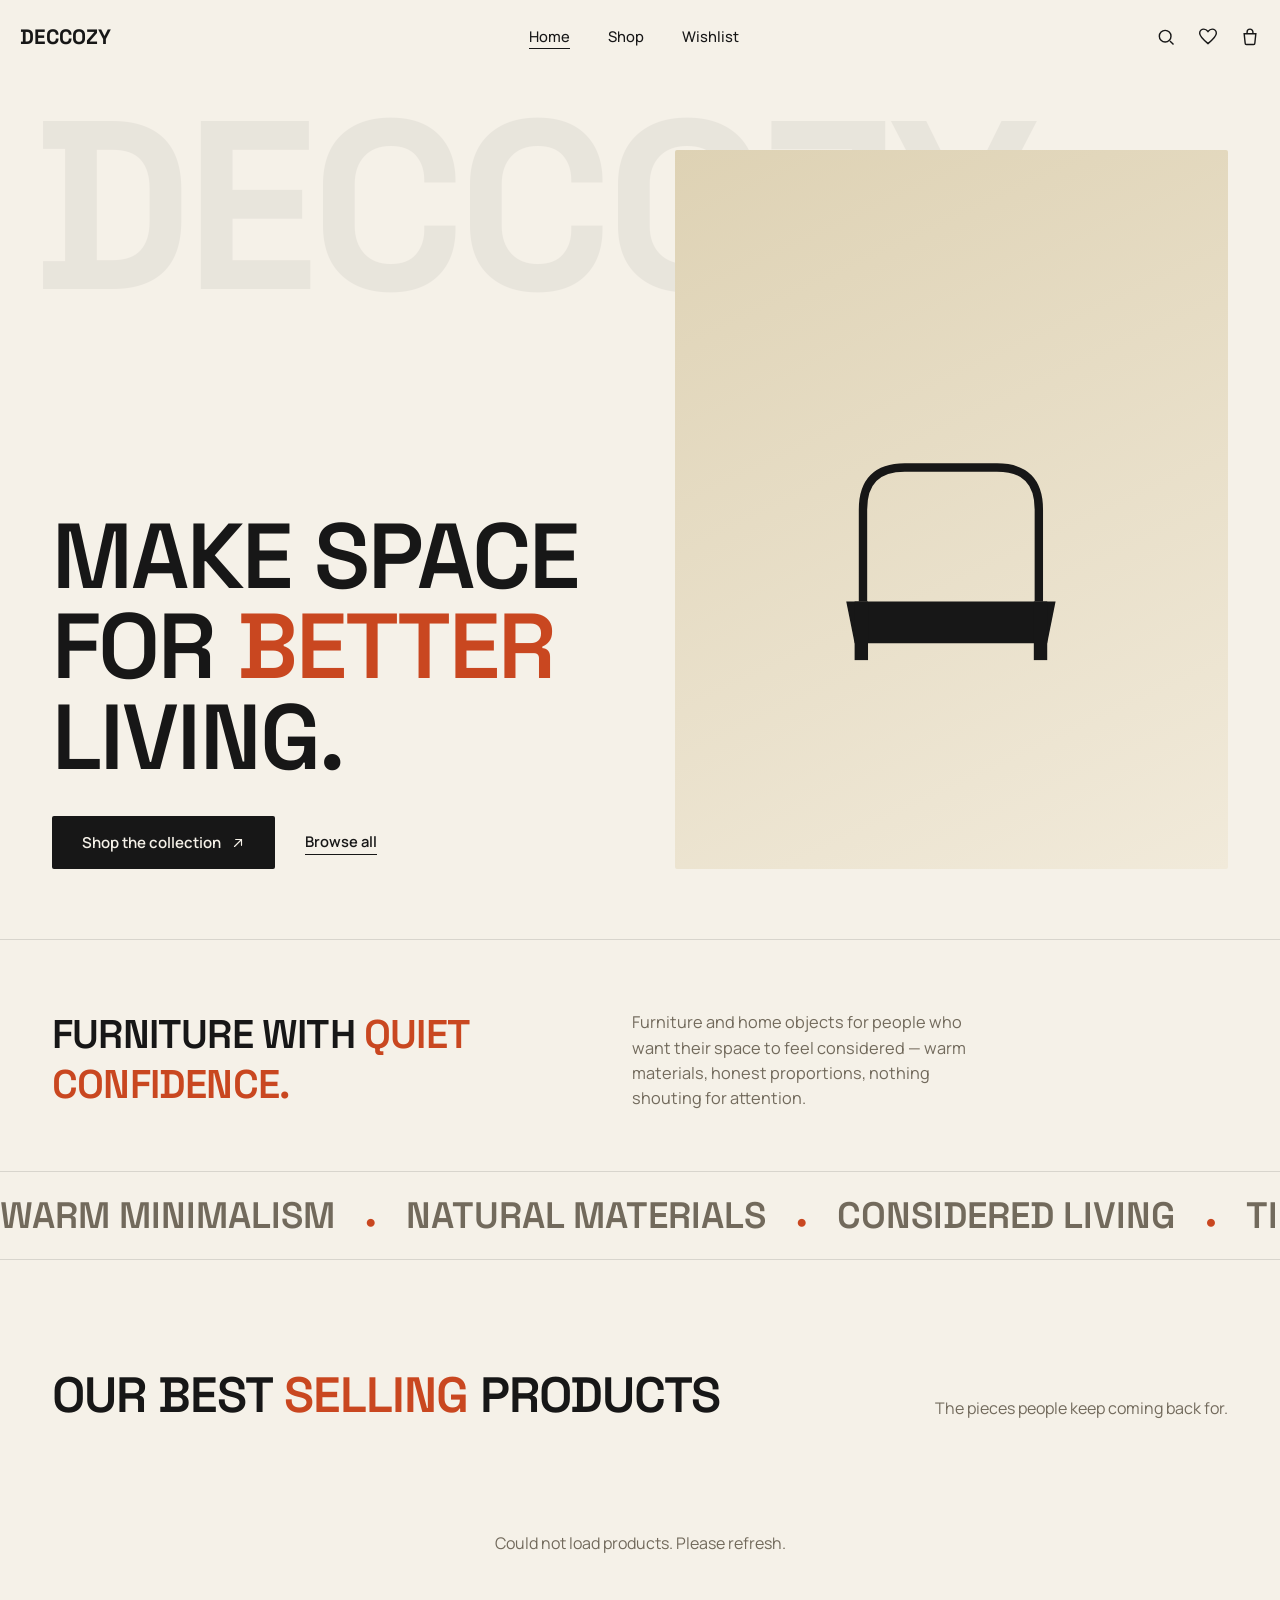
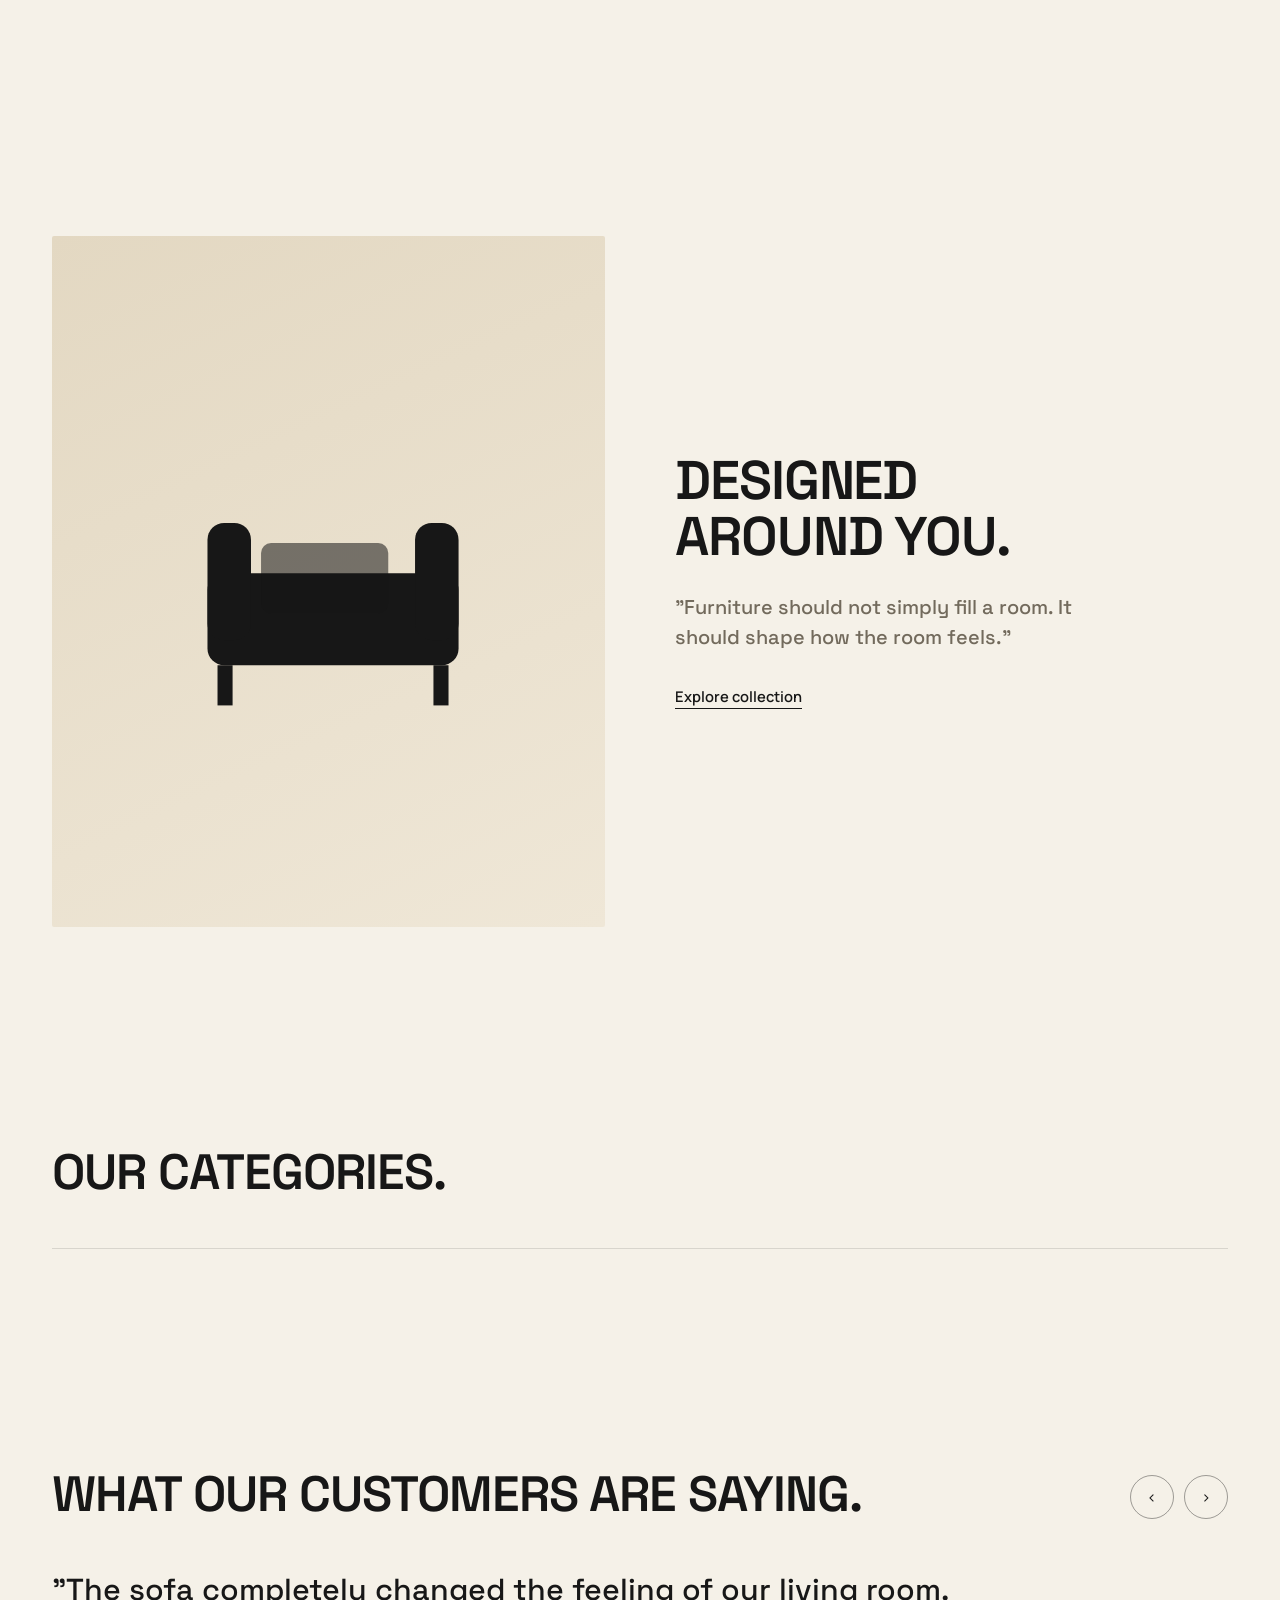
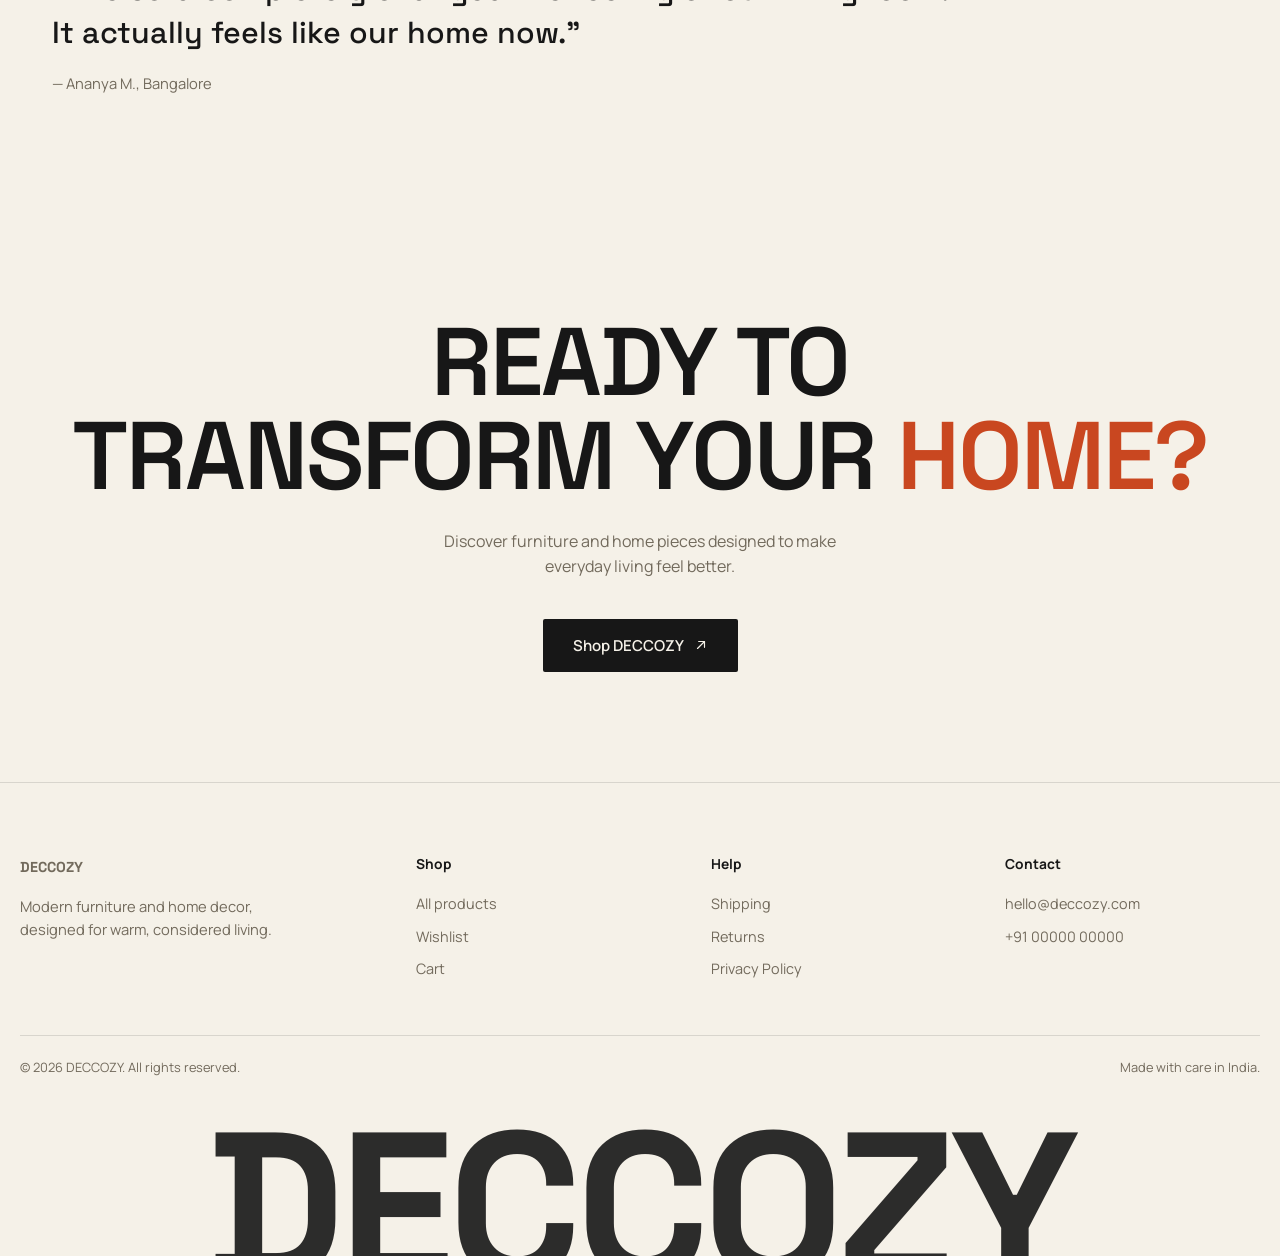
==== commit 45f80842: "Add files via upload" ====
--- a/index.html
+++ b/index.html
@@ -2,472 +2,354 @@
 <html lang="en">
 <head>
 <meta charset="UTF-8">
-<meta name="viewport" content="width=device-width, initial-scale=1.0">
-<title>ORIEL — Furniture for architectural living</title>
-<meta name="description" content="ORIEL designs furniture that defines how a room feels — solid materials, editorial craft, delivered across India.">
+<meta name="viewport" content="width=device-width, initial-scale=1, viewport-fit=cover">
+<title>DECCOZY — Modern Furniture & Home Decor</title>
+<meta name="description" content="Thoughtfully designed furniture and home decor by DECCOZY.">
 <link rel="preconnect" href="https://fonts.googleapis.com">
 <link rel="preconnect" href="https://fonts.gstatic.com" crossorigin>
-<link href="https://fonts.googleapis.com/css2?family=DM+Serif+Display:ital@0;1&family=Poppins:wght@300;400;500;600&display=swap" rel="stylesheet">
-<link rel="stylesheet" href="css/style.css">
+<link href="https://fonts.googleapis.com/css2?family=Space+Grotesk:wght@400;500;600;700&family=Manrope:wght@400;500;600;700&display=swap" rel="stylesheet">
+<script src="https://checkout.razorpay.com/v1/checkout.js" defer></script>
+<style>
+:root{--bg:#F5F1E8;--bg-alt:#EFE9DC;--panel:#E7DFCE;--ink:#171717;--ink-soft:#726A5C;--accent:#C94720;--line:rgba(23,23,23,.13);--line-strong:rgba(23,23,23,.4);--fd:'Space Grotesk',ui-sans-serif,sans-serif;--fb:'Manrope',-apple-system,sans-serif;--ease:cubic-bezier(.22,1,.36,1)}
+@media(prefers-color-scheme:dark){:root{--bg:#181410;--bg-alt:#1F1A14;--panel:#2A231B;--ink:#F3ECDD;--ink-soft:#B7AA95;--accent:#E4703F;--line:rgba(243,236,221,.14);--line-strong:rgba(243,236,221,.4)}}
+*{box-sizing:border-box}html{scroll-padding-top:90px}
+body{margin:0;background:var(--bg);color:var(--ink);font:16px/1.55 var(--fb);-webkit-font-smoothing:antialiased;overflow-x:clip;padding-top:env(safe-area-inset-top,0)}
+img,svg{max-width:100%;display:block}a{color:inherit;text-decoration:none}button{font:inherit;color:inherit;background:none;border:0;cursor:pointer}input,textarea{font:inherit;color:inherit}
+h1,h2,h3{font-family:var(--fd);font-weight:600;margin:0;letter-spacing:-.02em}p{margin:0}
+.wrap{max-width:1240px;margin:0 auto;padding:0 32px}
+a:focus-visible,button:focus-visible,input:focus-visible{outline:2px solid var(--accent);outline-offset:3px}
+::selection{background:var(--accent);color:var(--bg)}
+/* nav */
+header.nav{position:fixed;inset:0 0 auto;z-index:90;padding-top:env(safe-area-inset-top,0);border-bottom:1px solid transparent;transition:.4s}
+header.nav.solid{background:color-mix(in srgb,var(--bg) 88%,transparent);backdrop-filter:blur(10px);border-color:var(--line)}
+.nav-row{display:flex;align-items:center;justify-content:space-between;padding:24px 0;transition:padding .3s}
+.solid .nav-row{padding:15px 0}
+.logo{font:700 1.3rem var(--fd)}
+.nav-center{display:flex;gap:38px}.nav-center a{font-size:.92rem;font-weight:500;border-bottom:1px solid transparent}.nav-center a:hover,.nav-center a.on{border-color:var(--ink)}
+.nav-right{display:flex;align-items:center;gap:22px}
+.ic{width:20px;height:20px;position:relative}.ic svg{width:100%;height:100%}
+.badge{position:absolute;top:-8px;right:-10px;font-size:.62rem;background:var(--accent);color:#fff;min-width:15px;height:15px;border-radius:8px;display:none;place-items:center;padding:0 4px}
+.burger{display:none;width:26px;height:16px;position:relative}.burger span{position:absolute;left:0;right:0;height:1.4px;background:var(--ink);transition:.3s var(--ease)}
+.burger span:nth-child(1){top:0}.burger span:nth-child(2){top:7px}.burger span:nth-child(3){top:14px}
+.menu-open .burger span:nth-child(1){top:7px;transform:rotate(45deg)}.menu-open .burger span:nth-child(2){opacity:0}.menu-open .burger span:nth-child(3){top:7px;transform:rotate(-45deg)}
+.mmenu{position:fixed;inset:0;background:var(--bg);z-index:80;padding:110px 32px 40px;clip-path:inset(0 0 100% 0);transition:clip-path .55s var(--ease)}
+.menu-open .mmenu{clip-path:inset(0)}.mmenu a{display:block;font:600 2.1rem var(--fd);padding:12px 0;border-bottom:1px solid var(--line)}
+/* buttons */
+.btn{display:inline-flex;align-items:center;justify-content:center;gap:10px;font-weight:600;font-size:.94rem;padding:15px 30px;border-radius:2px;background:var(--ink);color:var(--bg);position:relative;overflow:hidden;isolation:isolate}
+.btn::before{content:"";position:absolute;inset:0;background:var(--accent);transform:translateX(-101%);transition:transform .45s var(--ease);z-index:-1}.btn:hover::before{transform:none}
+.btn svg{width:14px;height:14px}.btn:disabled{opacity:.5;pointer-events:none}
+.btn-text{font-weight:600;font-size:.92rem;border-bottom:1px solid var(--ink);padding-bottom:2px}
+/* hero */
+.hero{position:relative;padding:150px 0 70px;overflow:clip}
+.giant{position:absolute;font:700 clamp(6rem,20vw,15rem)/.8 var(--fd);opacity:.05;white-space:nowrap;pointer-events:none;top:110px;left:32px;letter-spacing:-.03em}
+.hero-grid{position:relative;display:grid;grid-template-columns:1fr .9fr;gap:8px;align-items:end}
+.hero h1{font-size:clamp(2.9rem,7.2vw,6.4rem);line-height:.98;text-transform:uppercase}
+.hero h1 .l{display:block;overflow:hidden}.hero h1 .l span{display:inline-block;animation:up .9s var(--ease) both}
+.hero h1 .l:nth-child(2) span{animation-delay:.1s}.hero h1 .l:nth-child(3) span{animation-delay:.2s}
+@keyframes up{from{transform:translateY(105%)}}
+em{font-style:normal;color:var(--accent)}
+.hero-act{margin-top:34px;display:flex;align-items:center;gap:30px;flex-wrap:wrap}
+.hero-img{aspect-ratio:3/3.9;overflow:hidden;border-radius:2px;animation:clip 1.1s .3s var(--ease) both}
+@keyframes clip{from{clip-path:inset(0 0 100% 0)}}
+@media(prefers-reduced-motion:reduce){*{animation:none!important}}
+/* panels / product art */
+.panel{width:100%;height:100%;position:relative;overflow:hidden;background:linear-gradient(155deg,#DED2B4,#F1EADA)}
+.panel.t1{background:linear-gradient(155deg,#D8C7AE,var(--bg-alt))}.panel.t2{background:linear-gradient(155deg,#E3D8C2,#EFE7D7)}.panel.t3{background:linear-gradient(155deg,#D9CBB0,#E9E0CD)}
+@media(prefers-color-scheme:dark){.panel,.panel.t1,.panel.t2,.panel.t3{background:linear-gradient(155deg,#332A20,#241D16)}}
+.panel svg{position:absolute;inset:0;margin:auto;width:56%;height:56%}
+.panel img{position:absolute;inset:0;width:100%;height:100%;object-fit:cover;transition:transform .7s var(--ease)}
+/* sections */
+section{padding:110px 0;position:relative}
+.sh{display:flex;justify-content:space-between;align-items:flex-end;gap:24px;margin-bottom:50px;flex-wrap:wrap}
+.sh h2{font-size:clamp(2rem,4vw,3.1rem);line-height:1.02;text-transform:uppercase}.sh p{max-width:38ch;color:var(--ink-soft)}
+.intro{padding:70px 0 0;border-top:1px solid var(--line)}
+.intro .wrap{display:flex;gap:60px;flex-wrap:wrap}
+.intro h2{font-size:clamp(1.6rem,3.4vw,2.5rem);line-height:1.25;max-width:20ch;text-transform:uppercase}.intro p{max-width:36ch;color:var(--ink-soft);font-size:1.02rem}
+.mq{margin-top:60px;overflow:hidden;border-block:1px solid var(--line);padding:20px 0}
+.mq div{display:flex;width:max-content;animation:mq 22s linear infinite}
+.mq span{font:600 clamp(1.4rem,3vw,2.3rem) var(--fd);color:var(--ink-soft);text-transform:uppercase;white-space:nowrap;padding-right:60px}.mq i{color:var(--accent);font-style:normal;font-size:.5em;margin:0 30px}
+@keyframes mq{to{transform:translateX(-50%)}}
+/* products */
+.grid{display:grid;grid-template-columns:repeat(4,1fr);gap:30px 26px}.grid.g3{grid-template-columns:repeat(3,1fr)}
+.card{cursor:pointer}.pframe{position:relative;aspect-ratio:3/3.6;overflow:hidden;border-radius:2px}
+.card:hover .panel img,.card:hover .panel svg{transform:scale(1.045)}.panel svg{transition:transform .7s var(--ease)}
+.wish{position:absolute;top:14px;right:14px;width:34px;height:34px;border-radius:50%;background:color-mix(in srgb,var(--bg) 75%,transparent);backdrop-filter:blur(4px);display:grid;place-items:center;z-index:2}
+.wish svg{width:16px;height:16px;fill:none;stroke:currentColor;stroke-width:1.8}.wish.on{color:var(--accent);background:var(--bg)}.wish.on svg{fill:currentColor}
+.pinfo{margin-top:16px;display:flex;justify-content:space-between;gap:10px}.pinfo h3{font-size:1.02rem}.cat{font-size:.82rem;color:var(--ink-soft);margin-top:3px}.price{font-weight:600;white-space:nowrap}
+.sk .panel{animation:pulse 1.2s infinite alternate}@keyframes pulse{to{opacity:.55}}
+.filters{display:flex;gap:10px;margin-bottom:40px;flex-wrap:wrap}
+.pill{font-size:.86rem;font-weight:600;padding:9px 18px;border:1px solid var(--line-strong);border-radius:999px;transition:.25s}.pill.on,.pill:hover{background:var(--ink);color:var(--bg);border-color:var(--ink)}
+.search{width:100%;max-width:420px;padding:13px 16px;border:1px solid var(--line-strong);background:transparent;border-radius:2px;margin-bottom:22px}
+.empty{padding:60px 0;color:var(--ink-soft);text-align:center;grid-column:1/-1}
+/* editorial / categories / testimonials */
+.edit .wrap{display:grid;grid-template-columns:1fr 1fr;gap:70px;align-items:center}.edit .m{aspect-ratio:4/5;border-radius:2px;overflow:hidden}
+.edit h2{font-size:clamp(2.1rem,4.4vw,3.4rem);text-transform:uppercase;line-height:1.02}
+blockquote{font:500 1.25rem/1.5 var(--fd);color:var(--ink-soft);margin:28px 0 32px;max-width:34ch}
+.cats{border-top:1px solid var(--line)}.crow{display:flex;align-items:center;gap:28px;padding:28px 0;border-bottom:1px solid var(--line);transition:padding .35s var(--ease)}
+.crow:hover{padding-left:14px}.crow b{font:400 .95rem var(--fd);color:var(--ink-soft);width:34px}.crow span{font:600 clamp(1.6rem,4vw,3rem) var(--fd);text-transform:uppercase;flex:1;transition:color .3s}.crow:hover span{color:var(--accent)}.crow svg{width:26px;height:26px;transition:transform .35s var(--ease)}.crow:hover svg{transform:translate(6px,-6px)}
+.tt{overflow:hidden}.tt>div{display:flex;transition:transform .6s var(--ease)}.ts{flex:0 0 100%}
+.tq{font:500 clamp(1.3rem,2.6vw,1.9rem)/1.4 var(--fd);max-width:46ch}.tn{margin-top:18px;color:var(--ink-soft);font-size:.92rem}
+.tc{display:flex;gap:10px}.tb{width:44px;height:44px;border-radius:50%;border:1px solid var(--line-strong);display:grid;place-items:center}.tb:hover{background:var(--ink);color:var(--bg)}
+.cta{text-align:center;overflow:clip}.cta h2{font-size:clamp(2.6rem,8vw,6rem);line-height:.98;text-transform:uppercase}.cta p{max-width:44ch;margin:26px auto 40px;color:var(--ink-soft)}
+/* cart / checkout */
+.page{padding:140px 0 90px;min-height:70vh}.page h1{font-size:clamp(2.2rem,5vw,4rem);text-transform:uppercase;margin-bottom:40px}
+.co{display:grid;grid-template-columns:1.1fr .9fr;gap:60px;align-items:start}
+.co h3{font-size:1.2rem;margin-bottom:16px}
+.f{display:grid;gap:12px}.f input,.f textarea{width:100%;padding:14px;border:1px solid var(--line-strong);background:transparent;border-radius:2px}.f .two{display:grid;grid-template-columns:1fr 1fr;gap:12px}
+.item{display:grid;grid-template-columns:76px 1fr auto;gap:16px;align-items:center;padding:16px 0;border-bottom:1px solid var(--line)}
+.item .th{width:76px;aspect-ratio:1;border-radius:2px;overflow:hidden}.item h4{margin:0 0 6px;font:600 .98rem var(--fd)}
+.qty{display:flex;align-items:center;gap:12px}.qty button{width:28px;height:28px;border:1px solid var(--line-strong);border-radius:50%}
+.rm{font-size:.8rem;color:var(--ink-soft);text-decoration:underline;margin-top:6px}
+.tot{display:flex;justify-content:space-between;padding:10px 0;color:var(--ink-soft)}.tot.big{color:var(--ink);font:600 1.3rem var(--fd);border-top:1px solid var(--line-strong);margin-top:8px;padding-top:18px}
+.ok{text-align:center;padding:40px 0}.ok .tick{width:84px;height:84px;border-radius:50%;background:var(--accent);color:#fff;display:grid;place-items:center;font-size:2.4rem;margin:0 auto 26px}
+.ok dl{display:inline-grid;grid-template-columns:auto auto;gap:8px 30px;text-align:left;margin:28px 0;color:var(--ink-soft)}.ok dd{margin:0;color:var(--ink);font-weight:600}
+/* footer */
+footer{border-top:1px solid var(--line);overflow:clip}
+.ft{display:grid;grid-template-columns:1.4fr repeat(3,1fr);gap:40px;padding:70px 0 50px}
+.ft p{margin-top:14px;color:var(--ink-soft);font-size:.92rem;max-width:32ch}.ft h4{font-size:.86rem;margin:0 0 14px}.ft a{display:block;color:var(--ink-soft);font-size:.9rem;padding:5px 0}.ft a:hover{color:var(--accent)}
+.fb{display:flex;justify-content:space-between;flex-wrap:wrap;gap:10px;border-top:1px solid var(--line);padding:22px 0;font-size:.8rem;color:var(--ink-soft)}
+.fg{font:700 clamp(4.5rem,17vw,13rem)/.75 var(--fd);text-align:center;letter-spacing:-.03em;transform:translateY(18%);opacity:.9}
+/* quick view */
+.bk{position:fixed;inset:0;background:rgba(15,11,7,.45);z-index:210;opacity:0;pointer-events:none;transition:.35s}
+.qv{position:fixed;top:50%;left:50%;width:min(900px,92vw);max-height:88vh;overflow:auto;background:var(--bg);z-index:211;border-radius:3px;transform:translate(-50%,-50%) scale(.96);opacity:0;pointer-events:none;transition:.35s var(--ease);display:grid;grid-template-columns:1fr 1fr}
+.open .bk{opacity:1;pointer-events:auto}.open .qv{opacity:1;pointer-events:auto;transform:translate(-50%,-50%)}
+.qm{aspect-ratio:1/1.1;position:relative}.qth{position:absolute;left:12px;bottom:12px;display:flex;gap:8px;z-index:2}.qth img{width:44px;height:44px;object-fit:cover;border:2px solid var(--bg);border-radius:2px;cursor:pointer}
+.qb{padding:44px 40px}.qb h3{font-size:1.8rem;margin-top:8px}.qp{font-size:1.15rem;font-weight:600;color:var(--accent);margin-top:8px}.qd{margin-top:18px;color:var(--ink-soft);font-size:.96rem}
+.spec{margin-top:18px;border-top:1px solid var(--line);padding-top:14px;display:grid;gap:8px;font-size:.88rem}.spec div{display:flex;justify-content:space-between;color:var(--ink-soft)}.spec b{color:var(--ink)}
+.qa{display:flex;gap:14px;margin-top:22px}.qa .btn{flex:1}.qw{width:48px;height:48px;border:1px solid var(--line-strong);border-radius:50%;display:grid;place-items:center}
+.qx{position:absolute;top:18px;right:18px;width:36px;height:36px;border-radius:50%;background:var(--bg);display:grid;place-items:center;z-index:3}
+.toast{position:fixed;left:50%;bottom:28px;transform:translate(-50%,20px);background:var(--ink);color:var(--bg);padding:12px 22px;border-radius:2px;font-size:.9rem;opacity:0;transition:.3s;z-index:300;pointer-events:none}.toast.on{opacity:1;transform:translate(-50%,0)}
+@media(max-width:1024px){.grid,.grid.g3{grid-template-columns:repeat(2,1fr)}.nav-center{display:none}.burger{display:block}}
+@media(max-width:860px){.hero-grid,.edit .wrap,.co{grid-template-columns:1fr}.qv{grid-template-columns:1fr}.qm{aspect-ratio:4/3}.ft{grid-template-columns:1fr 1fr}}
+@media(max-width:640px){.wrap{padding:0 20px}.grid,.grid.g3{gap:18px 14px}section{padding:80px 0}.qb{padding:28px 22px}}
+</style>
 </head>
 <body>
-
-<!-- ============================== ANNOUNCEMENT ============================== -->
-<div class="announce">
-  <div class="announce-track">
-    <span>MONSOON SALE IS LIVE</span><span>FREE DELIVERY ACROSS INDIA</span><span>COD AVAILABLE</span>
-    <span>MONSOON SALE IS LIVE</span><span>FREE DELIVERY ACROSS INDIA</span><span>COD AVAILABLE</span>
+<svg width="0" height="0" style="position:absolute" aria-hidden="true"><defs>
+<g id="i-chair" fill="var(--ink)"><path d="M40 150V95Q40 70 65 70H120Q145 70 145 95V150" fill="none" stroke="var(--ink)" stroke-width="5"/><path d="M30 150H155L150 175H35Z"/><rect x="35" y="150" width="8" height="35"/><rect x="142" y="150" width="8" height="35"/></g>
+<g id="i-sofa" fill="var(--ink)"><rect x="20" y="90" width="150" height="55" rx="10"/><rect x="20" y="60" width="26" height="70" rx="10"/><rect x="144" y="60" width="26" height="70" rx="10"/><rect x="52" y="72" width="76" height="42" rx="6" opacity=".55"/><rect x="26" y="145" width="9" height="24"/><rect x="155" y="145" width="9" height="24"/></g>
+<g id="i-arrow" fill="none" stroke="currentColor" stroke-width="2" stroke-linecap="round"><path d="M6 18L18 6M8 6H18V16"/></g>
+</defs></svg>
+
+<header class="nav" id="nav"><div class="wrap nav-row">
+  <a href="#/" class="logo">DECCOZY</a>
+  <nav class="nav-center"><a href="#/" data-r="home">Home</a><a href="#/shop" data-r="shop">Shop</a><a href="#/wishlist" data-r="wishlist">Wishlist</a></nav>
+  <div class="nav-right">
+    <a href="#/shop?s=1" class="ic" aria-label="Search"><svg viewBox="0 0 24 24" fill="none" stroke="currentColor" stroke-width="1.7"><circle cx="11" cy="11" r="7"/><path d="M21 21l-4.3-4.3"/></svg></a>
+    <a href="#/wishlist" class="ic" aria-label="Wishlist"><svg viewBox="0 0 24 24" fill="none" stroke="currentColor" stroke-width="1.7"><path d="M12 20C6 15 2 11.500 2 7.600 2 4.800 4.300 2.500 7 2.500c1.900 0 3.600 1.100 5 2.900 1.400-1.800 3.100-2.900 5-2.900 2.700 0 5 2.300 5 5.100 0 3.900-4 7.400-10 12.400z"/></svg><span class="badge" id="wc">0</span></a>
+    <a href="#/cart" class="ic" aria-label="Cart"><svg viewBox="0 0 24 24" fill="none" stroke="currentColor" stroke-width="1.7"><path d="M5 8h14l-1.200 11.500a1.500 1.500 0 0 1-1.500 1.500H7.700a1.500 1.500 0 0 1-1.500-1.500L5 8z"/><path d="M8.500 8V6a3.500 3.500 0 0 1 7 0v2"/></svg><span class="badge" id="cc">0</span></a>
+    <button class="burger" id="burger" aria-label="Menu"><span></span><span></span><span></span></button>
   </div>
-</div>
-
-<!-- ============================== NAVIGATION ============================== -->
-<header id="siteHeader">
-  <div class="navbar">
-    <a href="#top" class="nav-logo">ORIEL</a>
-    <nav class="nav-links">
-      <a href="#top">Home</a>
-      <a href="#shop">Shop</a>
-      <a href="#collections">Collections</a>
-      <a href="#craft">About</a>
-      <a href="#contact">Contact</a>
-    </nav>
-    <div class="nav-actions">
-      <button class="icon-btn" id="searchBtn" aria-label="Search">
-        <svg viewBox="0 0 24 24" fill="none" stroke="currentColor" stroke-width="1.6"><circle cx="11" cy="11" r="7"/><path d="M21 21l-4.3-4.3"/></svg>
-      </button>
-      <button class="icon-btn" aria-label="Wishlist">
-        <svg viewBox="0 0 24 24" fill="none" stroke="currentColor" stroke-width="1.6"><path d="M12 21s-7.5-4.6-10-9.3C.5 8 2 4 6 4c2.2 0 3.7 1.3 4.6 2.6C11.5 5.3 13 4 15.2 4c4 0 5.5 4 4 7.7C19.5 16.4 12 21 12 21z"/></svg>
-        <span class="icon-count" id="wishCount">0</span>
-      </button>
-      <button class="icon-btn" id="cartBtn" aria-label="Shopping bag">
-        <svg viewBox="0 0 24 24" fill="none" stroke="currentColor" stroke-width="1.6"><path d="M6 8h12l-1 12H7L6 8z"/><path d="M9 8V6a3 3 0 016 0v2"/></svg>
-        <span class="icon-count" id="cartCount">0</span>
-      </button>
-    </div>
-    <button class="burger" id="burgerBtn" aria-label="Open menu"><span></span><span></span><span></span></button>
+</div></header>
+<div class="mmenu"><a href="#/">Home</a><a href="#/shop">Shop</a><a href="#/wishlist">Wishlist</a><a href="#/cart">Cart</a></div>
+
+<main id="app"></main>
+
+<footer>
+  <div class="wrap ft">
+    <div><a href="#/" class="logo">DECCOZY</a><p>Modern furniture and home decor, designed for warm, considered living.</p></div>
+    <div><h4>Shop</h4><a href="#/shop">All products</a><a href="#/wishlist">Wishlist</a><a href="#/cart">Cart</a></div>
+    <div><h4>Help</h4><a href="#">Shipping</a><a href="#">Returns</a><a href="#">Privacy Policy</a></div>
+    <div><h4>Contact</h4><a href="mailto:hello@deccozy.com">hello@deccozy.com</a><a href="tel:+910000000000">+91 00000 00000</a></div>
   </div>
-</header>
-
-<!-- ============================== MOBILE MENU ============================== -->
-<div class="mobile-menu" id="mobileMenu">
-  <div class="mobile-menu-top">
-    <span class="nav-logo">ORIEL</span>
-    <button class="close-btn" id="mobileMenuClose" aria-label="Close menu"><span></span><span></span></button>
-  </div>
-  <nav>
-    <a href="#top">Home</a>
-    <a href="#shop">Shop</a>
-    <a href="#collections">Collections</a>
-    <a href="#craft">About</a>
-    <a href="#contact">Contact</a>
-  </nav>
-  <div class="mobile-menu-foot">
-    <span>hello@oriel.in</span>
-    <span>+91 80000 00000</span>
-  </div>
-</div>
-
-<main id="top">
-
-  <!-- ============================== HERO ============================== -->
-  <section class="hero">
-    <div class="hero-copy">
-      <span class="label">The new collection</span>
-      <h1>Objects that make a space feel like <i>home.</i></h1>
-      <p class="lede">ORIEL designs furniture around how rooms are actually lived in — not how they photograph. Solid materials, considered proportions, made to be used for decades.</p>
-      <div class="hero-ctas">
-        <a href="#shop" class="btn btn-primary">Explore collection <svg viewBox="0 0 15 11" fill="none" stroke="currentColor" stroke-width="1.4"><path d="M0 5.5h13M8 1l5 4.5-5 4.5"/></svg></a>
-        <a href="#collections" class="btn btn-outline">View lookbook</a>
-      </div>
-    </div>
-    <div class="hero-media">
-      <img src="https://images.unsplash.com/photo-1560448204-e02f11c3d0e2?auto=format&fit=crop&w=1400&q=80" alt="A sunlit living room styled with an ORIEL sofa and accent chair">
-      <div class="hero-float">
-        <span class="dot"></span>
-        <div>
-          <strong>Noma Lounge Sofa</strong>
-          <span>Boucle wool · ₹68,500</span>
-        </div>
-      </div>
-    </div>
-  </section>
-
-  <!-- ============================== BRAND STATEMENT ============================== -->
-  <section class="statement">
-    <div class="wrap statement-inner">
-      <h2 class="reveal-on-scroll reveal">Furniture should not simply fill a room. It should define how the room feels.</h2>
-      <div class="statement-details reveal-on-scroll reveal">
-        <div><span class="label">01</span><p>Crafted with intention</p></div>
-        <div><span class="label">02</span><p>Designed for everyday living</p></div>
-        <div><span class="label">03</span><p>Delivered across India</p></div>
-      </div>
-    </div>
-  </section>
-
-  <!-- ============================== COLLECTION (CATEGORIES) ============================== -->
-  <section class="collection section" id="collections">
-    <div class="wrap">
-      <div class="section-head reveal-on-scroll reveal">
-        <h2>Explore the collection</h2>
-        <p class="sub">Five categories, one point of view — pieces designed to sit together, not just side by side.</p>
-      </div>
-    </div>
-    <div class="wrap">
-      <div class="cat-grid reveal-on-scroll reveal">
-        <a href="#shop" class="cat-cell cell-living" data-cat-link="living">
-          <img src="https://images.unsplash.com/photo-1493663284031-b7e3aefcae8e?auto=format&fit=crop&w=900&q=80" alt="Living room furniture">
-          <span class="n">01</span><h3>Living Room</h3>
-          <span class="arrow"><svg viewBox="0 0 13 10" fill="none" stroke="currentColor" stroke-width="1.3"><path d="M0 5h11M6 1l5 4-5 4"/></svg></span>
-        </a>
-        <a href="#shop" class="cat-cell cell-dining" data-cat-link="dining">
-          <img src="https://images.unsplash.com/photo-1617806118233-18e1de247200?auto=format&fit=crop&w=900&q=80" alt="Dining room furniture">
-          <span class="n">02</span><h3>Dining</h3>
-          <span class="arrow"><svg viewBox="0 0 13 10" fill="none" stroke="currentColor" stroke-width="1.3"><path d="M0 5h11M6 1l5 4-5 4"/></svg></span>
-        </a>
-        <a href="#shop" class="cat-cell cell-bedroom" data-cat-link="bedroom">
-          <img src="https://images.unsplash.com/photo-1522708323590-d24dbb6b0267?auto=format&fit=crop&w=700&q=80" alt="Bedroom furniture">
-          <span class="n">03</span><h3>Bedroom</h3>
-          <span class="arrow"><svg viewBox="0 0 13 10" fill="none" stroke="currentColor" stroke-width="1.3"><path d="M0 5h11M6 1l5 4-5 4"/></svg></span>
-        </a>
-        <a href="#shop" class="cat-cell cell-office" data-cat-link="office">
-          <img src="https://images.unsplash.com/photo-1594620302200-9a762244a156?auto=format&fit=crop&w=700&q=80" alt="Home office furniture">
-          <span class="n">04</span><h3>Office</h3>
-          <span class="arrow"><svg viewBox="0 0 13 10" fill="none" stroke="currentColor" stroke-width="1.3"><path d="M0 5h11M6 1l5 4-5 4"/></svg></span>
-        </a>
-        <a href="#shop" class="cat-cell cell-storage" data-cat-link="storage">
-          <img src="https://images.unsplash.com/photo-1595428774223-ef52624120d2?auto=format&fit=crop&w=700&q=80" alt="Storage furniture">
-          <span class="n">05</span><h3>Storage</h3>
-          <span class="arrow"><svg viewBox="0 0 13 10" fill="none" stroke="currentColor" stroke-width="1.3"><path d="M0 5h11M6 1l5 4-5 4"/></svg></span>
-        </a>
-      </div>
-    </div>
-  </section>
-
-  <!-- ============================== FEATURED PRODUCTS ============================== -->
-  <section class="section" id="shop">
-    <div class="wrap">
-      <div class="section-head reveal-on-scroll reveal">
-        <h2>The current edit</h2>
-        <p class="sub">Twelve pieces, filterable by room — sorted however you shop.</p>
-      </div>
-
-      <div class="filter-bar">
-        <div class="filter-pills">
-          <button class="pill active" data-filter="all">All</button>
-          <button class="pill" data-filter="living">Living</button>
-          <button class="pill" data-filter="bedroom">Bedroom</button>
-          <button class="pill" data-filter="dining">Dining</button>
-          <button class="pill" data-filter="office">Office</button>
-          <button class="pill" data-filter="storage">Storage</button>
-        </div>
-        <select class="sort-select" id="sortSelect">
-          <option value="featured">Featured</option>
-          <option value="newest">Newest</option>
-          <option value="price-asc">Price: Low to High</option>
-          <option value="price-desc">Price: High to Low</option>
-        </select>
-      </div>
-
-      <div class="product-grid" id="productGrid"></div>
-    </div>
-  </section>
-
-  <!-- ============================== LOOKBOOK ============================== -->
-  <section class="lookbook section">
-    <div class="wrap">
-      <div class="section-head reveal-on-scroll reveal">
-        <h2>Spaces worth coming home to.</h2>
-        <p class="sub">A closer look at how each piece behaves in a real room, not a studio.</p>
-      </div>
-      <div class="collage reveal-on-scroll reveal">
-        <div class="collage-item c-1">
-          <img src="https://images.unsplash.com/photo-1493663284031-b7e3aefcae8e?auto=format&fit=crop&w=900&q=80" alt="Living room styled with the Noma sofa">
-          <div class="reveal-tag"><strong>Noma Lounge Sofa</strong><span>Explore →</span></div>
-        </div>
-        <div class="collage-item c-2">
-          <img src="https://images.unsplash.com/photo-1567538096630-e0c55bd6374c?auto=format&fit=crop&w=700&q=80" alt="Dining setting with the Oslo table">
-          <div class="reveal-tag"><strong>Oslo Oak Table</strong><span>Explore →</span></div>
-        </div>
-        <div class="collage-item c-3">
-          <img src="https://images.unsplash.com/photo-1522708323590-d24dbb6b0267?auto=format&fit=crop&w=800&q=80" alt="Bedroom styled with the Haven bed">
-          <div class="reveal-tag"><strong>Haven Bed</strong><span>Explore →</span></div>
-        </div>
-        <div class="collage-item c-4">
-          <img src="https://images.unsplash.com/photo-1586023492125-27b2c045efd7?auto=format&fit=crop&w=700&q=80" alt="Reading corner with the Arc accent chair">
-          <div class="reveal-tag"><strong>Arc Accent Chair</strong><span>Explore →</span></div>
-        </div>
-      </div>
-    </div>
-  </section>
-
-  <!-- ============================== SIGNATURE PIECE ============================== -->
-  <section class="signature">
-    <div class="sig-media reveal-on-scroll reveal">
-      <img src="https://images.unsplash.com/photo-1567016432779-094069958ea5?auto=format&fit=crop&w=1200&q=80" alt="The Eden sofa in a warm-toned living room">
-    </div>
-    <div class="sig-copy reveal-on-scroll reveal">
-      <span class="label">01 / Signature piece</span>
-      <h2>The Eden Sofa</h2>
-      <p class="desc">Built on a kiln-dried hardwood frame with eight-way hand-tied springs, the Eden is upholstered in a nubby weave that softens with use rather than wearing thin.</p>
-      <div class="sig-specs">
-        <div><span>Material</span><span>Hardwood frame, wool-blend upholstery</span></div>
-        <div><span>Dimensions</span><span>228 × 96 × 84 cm</span></div>
-        <div><span>Finishes</span><span>Oat, Moss, Charcoal</span></div>
-      </div>
-      <div class="sig-price">₹72,000</div>
-      <a href="#shop" class="btn btn-outline">Discover the piece <svg viewBox="0 0 15 11" fill="none" stroke="currentColor" stroke-width="1.4"><path d="M0 5.5h13M8 1l5 4.5-5 4.5"/></svg></a>
-    </div>
-  </section>
-
-  <!-- ============================== WHY CHOOSE US ============================== -->
-  <section class="principles section">
-    <div class="wrap">
-      <div class="principles-head reveal-on-scroll reveal">
-        <span class="label">Made for real homes</span>
-        <h2>Not everything needs a compromise.</h2>
-      </div>
-      <div class="principle-list reveal-on-scroll reveal">
-        <div class="principle">
-          <span class="num">01</span>
-          <h3>Thoughtful Materials</h3>
-          <p>Solid woods and natural upholstery, sourced for how they age — not just how they photograph on day one.</p>
-        </div>
-        <div class="principle">
-          <span class="num">02</span>
-          <h3>Built for Everyday Life</h3>
-          <p>Frames tested for real use: kids on the sofa, chairs pulled out fast, drawers opened a hundred times a week.</p>
-        </div>
-        <div class="principle">
-          <span class="num">03</span>
-          <h3>Designed to Last</h3>
-          <p>Fewer, better pieces. Every design stays in the collection for years so parts and finishes remain available.</p>
-        </div>
-        <div class="principle">
-          <span class="num">04</span>
-          <h3>Delivered With Care</h3>
-          <p>White-glove delivery and assembly in 40+ cities, with padded transit for everywhere else.</p>
-        </div>
-      </div>
-    </div>
-  </section>
-
-  <!-- ============================== MATERIAL / CRAFT ============================== -->
-  <section class="material-section section" id="craft">
-    <div class="wrap">
-      <div class="section-head reveal-on-scroll reveal">
-        <h2>What it's made of</h2>
-        <p class="sub">Four materials, chosen and finished in-house.</p>
-      </div>
-      <div class="material-layout reveal-on-scroll reveal">
-        <div class="material-tabs">
-          <button class="mtab active" data-material="wood">
-            <span class="mtab-row"><span>Wood</span><span class="mtab-plus">+</span></span>
-            <span class="mtab-desc">Natural textures, carefully selected for warmth and longevity — kiln-dried hardwood that resists warping through Indian summers.</span>
-          </button>
-          <button class="mtab" data-material="fabric">
-            <span class="mtab-row"><span>Fabric</span><span class="mtab-plus">+</span></span>
-            <span class="mtab-desc">Woven from wool-blend and heavyweight cotton, tested for pilling and fade before it reaches a single cushion.</span>
-          </button>
-          <button class="mtab" data-material="metal">
-            <span class="mtab-row"><span>Metal</span><span class="mtab-plus">+</span></span>
-            <span class="mtab-desc">Powder-coated steel legs and brass hardware, used where strength matters more than mass.</span>
-          </button>
-          <button class="mtab" data-material="finish">
-            <span class="mtab-row"><span>Finishes</span><span class="mtab-plus">+</span></span>
-            <span class="mtab-desc">Hand-rubbed oils and low-VOC lacquers applied in three thin coats, never one thick one.</span>
-          </button>
-        </div>
-        <div class="material-media">
-          <img data-material="wood" class="active" src="https://images.unsplash.com/photo-1509644851169-2acc08aa25b5?auto=format&fit=crop&w=900&q=80" alt="Close-up of oak wood grain">
-          <img data-material="fabric" src="https://images.unsplash.com/photo-1620826320335-e8b8b5ebde3e?auto=format&fit=crop&w=900&q=80" alt="Close-up of woven upholstery fabric">
-          <img data-material="metal" src="https://images.unsplash.com/photo-1531971589569-0d9370cbe1e5?auto=format&fit=crop&w=900&q=80" alt="Close-up of brushed brass hardware">
-          <img data-material="finish" src="https://images.unsplash.com/photo-1600607687644-c7171b42498f?auto=format&fit=crop&w=900&q=80" alt="Close-up of oiled wood finish">
-        </div>
-      </div>
-    </div>
-  </section>
-
-  <!-- ============================== TESTIMONIALS ============================== -->
-  <section class="testimonial-section section">
-    <div class="wrap">
-      <div class="t-track">
-        <div class="t-slide active">
-          <blockquote>"Exactly the piece our living room was missing. It looks like it was made for the space."</blockquote>
-          <cite>— Ananya, Kochi</cite>
-        </div>
-        <div class="t-slide">
-          <blockquote>"Four years in and the dining table still looks brand new. Worth every rupee."</blockquote>
-          <cite>— Rohan, Pune</cite>
-        </div>
-        <div class="t-slide">
-          <blockquote>"The delivery team treated our sofa like it was their own. Small thing, but it mattered."</blockquote>
-          <cite>— Meera, Bengaluru</cite>
-        </div>
-      </div>
-      <div class="t-dots">
-        <button class="t-dot active"></button>
-        <button class="t-dot"></button>
-        <button class="t-dot"></button>
-      </div>
-    </div>
-  </section>
-
-  <!-- ============================== INSTAGRAM / SOCIAL ============================== -->
-  <section class="section" style="padding-top:0;">
-    <div class="wrap">
-      <div class="section-head reveal-on-scroll reveal">
-        <h2>Seen in real spaces.</h2>
-        <p class="sub">Tag @oriel.living to be featured.</p>
-      </div>
-      <div class="social-grid reveal-on-scroll reveal">
-        <div class="social-item"><img src="https://images.unsplash.com/photo-1615529182904-14819c35db37?auto=format&fit=crop&w=400&q=80" alt="Living room styled by an ORIEL customer"><span class="ig-icon"><svg viewBox="0 0 24 24"><rect x="3" y="3" width="18" height="18" rx="5"/><circle cx="12" cy="12" r="4"/><circle cx="17.5" cy="6.5" r="1"/></svg></span></div>
-        <div class="social-item"><img src="https://images.unsplash.com/photo-1524758631624-e2822e304c36?auto=format&fit=crop&w=400&q=80" alt="Bedroom styled by an ORIEL customer"><span class="ig-icon"><svg viewBox="0 0 24 24"><rect x="3" y="3" width="18" height="18" rx="5"/><circle cx="12" cy="12" r="4"/><circle cx="17.5" cy="6.5" r="1"/></svg></span></div>
-        <div class="social-item"><img src="https://images.unsplash.com/photo-1616486338812-3dadae4b4ace?auto=format&fit=crop&w=400&q=80" alt="Dining room styled by an ORIEL customer"><span class="ig-icon"><svg viewBox="0 0 24 24"><rect x="3" y="3" width="18" height="18" rx="5"/><circle cx="12" cy="12" r="4"/><circle cx="17.5" cy="6.5" r="1"/></svg></span></div>
-        <div class="social-item"><img src="https://images.unsplash.com/photo-1519710164239-da123dc03ef4?auto=format&fit=crop&w=400&q=80" alt="Home office styled by an ORIEL customer"><span class="ig-icon"><svg viewBox="0 0 24 24"><rect x="3" y="3" width="18" height="18" rx="5"/><circle cx="12" cy="12" r="4"/><circle cx="17.5" cy="6.5" r="1"/></svg></span></div>
-        <div class="social-item"><img src="https://images.unsplash.com/photo-1502005229762-cf1b2da7c5d6?auto=format&fit=crop&w=400&q=80" alt="Reading nook styled by an ORIEL customer"><span class="ig-icon"><svg viewBox="0 0 24 24"><rect x="3" y="3" width="18" height="18" rx="5"/><circle cx="12" cy="12" r="4"/><circle cx="17.5" cy="6.5" r="1"/></svg></span></div>
-        <div class="social-item"><img src="https://images.unsplash.com/photo-1554995207-c18c203602cb?auto=format&fit=crop&w=400&q=80" alt="Entryway styled by an ORIEL customer"><span class="ig-icon"><svg viewBox="0 0 24 24"><rect x="3" y="3" width="18" height="18" rx="5"/><circle cx="12" cy="12" r="4"/><circle cx="17.5" cy="6.5" r="1"/></svg></span></div>
-      </div>
-    </div>
-  </section>
-
-  <!-- ============================== CTA ============================== -->
-  <section class="cta-band">
-    <img src="https://images.unsplash.com/photo-1616627561950-9f746e330187?auto=format&fit=crop&w=1600&q=80" alt="Minimal, sunlit living room">
-    <div class="wrap cta-inner reveal-on-scroll reveal">
-      <h2>Your space deserves something better.</h2>
-      <a href="#shop" class="btn btn-inverse">Explore furniture <svg viewBox="0 0 15 11" fill="none" stroke="currentColor" stroke-width="1.4"><path d="M0 5.5h13M8 1l5 4.5-5 4.5"/></svg></a>
-    </div>
-  </section>
-
-  <!-- ============================== FAQ ============================== -->
-  <section class="section" id="contact">
-    <div class="wrap">
-      <div class="faq-layout">
-        <div class="reveal-on-scroll reveal">
-          <span class="label">Good to know</span>
-          <h2 style="margin-top:18px; font-size:clamp(1.8rem,3.2vw,2.4rem);">Questions, answered.</h2>
-        </div>
-        <div class="faq-list reveal-on-scroll reveal">
-          <div class="faq-item">
-            <button class="faq-q">Do you offer Cash on Delivery?<span class="faq-plus">+</span></button>
-            <div class="faq-a"><p>Yes — COD is available on orders under ₹50,000 in serviceable pincodes across India.</p></div>
-          </div>
-          <div class="faq-item">
-            <button class="faq-q">How long does delivery take?<span class="faq-plus">+</span></button>
-            <div class="faq-a"><p>Most in-stock pieces arrive in 7–12 working days. Made-to-order items take 4–6 weeks, and we'll keep you updated throughout.</p></div>
-          </div>
-          <div class="faq-item">
-            <button class="faq-q">Do you deliver across India?<span class="faq-plus">+</span></button>
-            <div class="faq-a"><p>We offer white-glove delivery and assembly in 40+ cities, and padded courier delivery everywhere else we ship.</p></div>
-          </div>
-          <div class="faq-item">
-            <button class="faq-q">Can I customize a product?<span class="faq-plus">+</span></button>
-            <div class="faq-a"><p>Most seating and case goods are available in alternate finishes and fabrics — reach out and our design team will guide you.</p></div>
-          </div>
-          <div class="faq-item">
-            <button class="faq-q">What is your return policy?<span class="faq-plus">+</span></button>
-            <div class="faq-a"><p>14 days from delivery for a full refund on unused items in original packaging. Made-to-order pieces are final sale.</p></div>
-          </div>
-          <div class="faq-item">
-            <button class="faq-q">How do I care for the furniture?<span class="faq-plus">+</span></button>
-            <div class="faq-a"><p>Every piece ships with a care card. In general: dust wood with a dry cloth, blot fabric spills immediately, and re-oil wood surfaces yearly.</p></div>
-          </div>
-        </div>
-      </div>
-    </div>
-  </section>
-
-  <!-- ============================== NEWSLETTER ============================== -->
-  <section class="newsletter section">
-    <div class="wrap" style="max-width:640px;">
-      <h2>Stay close to good design.</h2>
-      <form class="nl-form" id="nlForm">
-        <input type="email" placeholder="Your email address" required>
-        <button type="submit">Subscribe</button>
-      </form>
-      <p class="nl-note">One email a month. No spam, unsubscribe any time.</p>
-      <p class="nl-success" id="nlSuccess">You're on the list — welcome to ORIEL.</p>
-    </div>
-  </section>
-
-</main>
-
-<!-- ============================== FOOTER ============================== -->
-<footer>
-  <div class="wrap">
-    <div class="footer-grid">
-      <div class="footer-brand">
-        <h5>ORIEL</h5>
-        <p>Furniture designed around how rooms are actually lived in. Made from solid materials, delivered across India.</p>
-        <div class="footer-social">
-          <a href="#" aria-label="Instagram"><svg viewBox="0 0 24 24" fill="none" stroke="currentColor" stroke-width="1.5"><rect x="3" y="3" width="18" height="18" rx="5"/><circle cx="12" cy="12" r="4"/></svg></a>
-          <a href="#" aria-label="Facebook"><svg viewBox="0 0 24 24" fill="none" stroke="currentColor" stroke-width="1.5"><path d="M14 9h3V6h-3a4 4 0 00-4 4v2H7v3h3v6h3v-6h3l1-3h-4v-2a1 1 0 011-1z"/></svg></a>
-          <a href="#" aria-label="Pinterest"><svg viewBox="0 0 24 24" fill="none" stroke="currentColor" stroke-width="1.5"><circle cx="12" cy="12" r="9"/><path d="M9 17c1-3 1.5-5 2-8a2.5 2.5 0 115 .5c0 2-1 4-3 4"/></svg></a>
-        </div>
-      </div>
-      <div>
-        <h5>Shop</h5>
-        <ul>
-          <li><a href="#shop" data-cat-link="living">Living</a></li>
-          <li><a href="#shop" data-cat-link="bedroom">Bedroom</a></li>
-          <li><a href="#shop" data-cat-link="dining">Dining</a></li>
-          <li><a href="#shop" data-cat-link="office">Office</a></li>
-        </ul>
-      </div>
-      <div>
-        <h5>Company</h5>
-        <ul>
-          <li><a href="#craft">About</a></li>
-          <li><a href="#contact">Contact</a></li>
-          <li><a href="#">Shipping</a></li>
-          <li><a href="#">Returns</a></li>
-        </ul>
-      </div>
-      <div>
-        <h5>Support</h5>
-        <ul>
-          <li><a href="#contact">FAQ</a></li>
-          <li><a href="#">Care Guide</a></li>
-          <li><a href="#">Track Order</a></li>
-        </ul>
-      </div>
-    </div>
-    <div class="footer-bottom">
-      <span>© 2026 ORIEL Living Pvt. Ltd.</span>
-      <div style="display:flex; gap:20px;">
-        <a href="#">Privacy</a><a href="#">Terms</a>
-      </div>
-    </div>
-  </div>
+  <div class="wrap fb"><span>© <span id="yr"></span> DECCOZY. All rights reserved.</span><span>Made with care in India.</span></div>
+  <div class="fg" aria-hidden="true">DECCOZY</div>
 </footer>
 
-<!-- ============================== CART DRAWER ============================== -->
-<div class="overlay-bg" id="overlayBg"></div>
-<aside class="cart-drawer" id="cartDrawer" aria-label="Shopping bag">
-  <div class="cart-head">
-    <h3>Your bag</h3>
-    <button class="close-btn" id="cartClose" aria-label="Close bag"><span></span><span></span></button>
-  </div>
-  <div class="cart-items" id="cartItems"></div>
-  <div class="cart-foot" id="cartFoot" style="display:none;">
-    <div class="cart-subtotal"><span>Subtotal</span><span id="cartSubtotal">₹0</span></div>
-    <button class="btn btn-primary">Checkout <svg viewBox="0 0 15 11" fill="none" stroke="currentColor" stroke-width="1.4"><path d="M0 5.5h13M8 1l5 4.5-5 4.5"/></svg></button>
-  </div>
-</aside>
-
-<!-- ============================== SEARCH OVERLAY ============================== -->
-<div class="search-overlay" id="searchOverlay">
-  <button class="close-btn" id="searchClose" aria-label="Close search"><span></span><span></span></button>
-  <div class="search-box">
-    <svg viewBox="0 0 24 24" fill="none" stroke="currentColor" stroke-width="1.6"><circle cx="11" cy="11" r="7"/><path d="M21 21l-4.3-4.3"/></svg>
-    <input type="text" id="searchInput" placeholder="Search sofas, tables, chairs…">
-  </div>
-  <p class="search-hint">Try "dining table" or "accent chair"</p>
-</div>
-
-<!-- ============================== TOAST ============================== -->
+<div id="qvw"><div class="bk" id="bk"></div><div class="qv" id="qv" role="dialog" aria-modal="true"></div></div>
 <div class="toast" id="toast"></div>
 
-<script src="js/main.js"></script>
+<script>
+/* ============ CONFIG — edit these ============ */
+const CFG = {
+  API_URL: 'https://script.google.com/macros/s/AKfycbwKk6qsNwRyAnuAYFbHnyxleLQcVUeD6Sm_U7Wdl6h9BEMEnBFnHlgPXrYgU-8JRAAz/exec',            // your Apps Script Web App URL (…/exec). GET = products, POST = save order
+  ORDERS_SHEET: 'Orders', // tab name orders are written to
+  RAZORPAY_KEY: '',       // rzp_live_… / rzp_test_… ; leave empty to place orders as Cash on Delivery
+  CURRENCY: '₹',
+  DELIVERY: 40,           // flat delivery charge
+  FREE_ABOVE: 0,          // free delivery above this subtotal (0 = off)
+  STORE: 'DECCOZY'
+};
+/* Sheet columns (row 1 headers, any case): id, name, price, category, image, images (comma-separated URLs),
+   description, material, dimensions, recommended (yes/✅ = shows in Best sellers), active (no/hidden = hide) */
+
+const DEMO = [
+ {id:'1',name:'Arco Lounge Chair',price:8900,category:'Furniture',images:[],desc:'Low, wide-armed lounge chair in solid oak with boucle upholstery.',material:'Solid oak, boucle',dims:'74 × 82 × 78 cm',best:true},
+ {id:'2',name:'Kanto 3-Seat Sofa',price:22000,category:'Living',images:[],desc:'A deep kiln-dried frame wrapped in a linen blend.',material:'Linen blend',dims:'220 × 95 × 82 cm',best:true},
+ {id:'3',name:'Noma Coffee Table',price:5400,category:'Furniture',images:[],desc:'Thin walnut top with a brass inlay.',material:'Walnut veneer',dims:'110 × 60 × 38 cm',best:true},
+ {id:'4',name:'Haven Floor Lamp',price:3800,category:'Decor',images:[],desc:'Tripod oak lamp with a linen drum shade.',material:'Oak, linen',dims:'34 × 34 × 150 cm',best:true}];
+
+const $=(s,r=document)=>r.querySelector(s), $$=(s,r=document)=>[...r.querySelectorAll(s)];
+const ls=(k,d)=>{try{return JSON.parse(localStorage.getItem(k))??d}catch{return d}}, sv=(k,v)=>{try{localStorage.setItem(k,JSON.stringify(v))}catch{}};
+const money=n=>CFG.CURRENCY+Number(n).toLocaleString('en-IN'), esc=s=>String(s??'').replace(/[&<>"]/g,c=>({'&':'&amp;','<':'&lt;','>':'&gt;','"':'&quot;'}[c]));
+let P=ls('dz_products',[]), cart=ls('dz_cart',[]), wish=ls('dz_wish',[]), filt='All', q='', loading=true, failed=false;
+
+/* ---------- sheet data ---------- */
+const pick=(o,...k)=>{for(const x of k){const f=Object.keys(o).find(y=>y.toLowerCase().replace(/[\s_]/g,'')===x);if(f&&String(o[f]).trim()!=='')return o[f]}return''};
+function norm(o,i){
+  const imgs=String(pick(o,'images')||pick(o,'image')).split(',').map(s=>s.trim()).filter(Boolean);
+  return {id:String(pick(o,'id')||i+1),name:String(pick(o,'name','title')).trim(),price:parseFloat(String(pick(o,'price')).replace(/[^\d.]/g,''))||0,
+    category:String(pick(o,'category')||'Furniture').trim(),images:imgs,desc:pick(o,'description','desc'),material:pick(o,'material'),dims:pick(o,'dimensions','dims','size'),
+    best:/^(✅|yes|true|1|y)$/i.test(String(pick(o,'recommended','bestseller','best')).trim()),hide:/^(no|false|0|hidden|soldout|inactive)$/i.test(String(pick(o,'active','status','visible')).trim())};
+}
+async function loadProducts(){
+  if(!CFG.API_URL){P=DEMO;loading=false;return route()}
+  try{
+    const d=await (await fetch(CFG.API_URL)).json();
+    if(!Array.isArray(d))throw 0;
+    P=d.map(norm).filter(p=>p.name&&!p.hide); sv('dz_products',P); failed=false;
+  }catch(e){failed=!P.length}
+  loading=false; route(); count();
+}
+
+/* ---------- pieces ---------- */
+const art=(p,c=0)=>`<div class="panel ${['','t1','t2','t3'][c%4]}"><svg viewBox="0 0 185 190"><use href="#i-${/sofa|living|bed/i.test(p.name+p.category)?'sofa':'chair'}"/></svg>${p.images[0]?`<img src="${esc(p.images[0])}" alt="${esc(p.name)}" loading="lazy" onerror="this.remove()">`:''}</div>`;
+const card=(p,i)=>`<div class="card" data-id="${esc(p.id)}"><div class="pframe">${art(p,i)}<button class="wish ${wish.includes(p.id)?'on':''}" data-w="${esc(p.id)}" aria-label="Wishlist"><svg viewBox="0 0 24 24"><path d="M12 20C6 15 2 11.500 2 7.600 2 4.800 4.300 2.500 7 2.500c1.900 0 3.600 1.100 5 2.900 1.400-1.800 3.100-2.900 5-2.900 2.700 0 5 2.300 5 5.100 0 3.900-4 7.400-10 12.400z"/></svg></button></div><div class="pinfo"><div><h3>${esc(p.name)}</h3><div class="cat">${esc(p.category)}</div></div><div class="price">${money(p.price)}</div></div></div>`;
+const skel=n=>Array(n).fill('<div class="card sk"><div class="pframe"><div class="panel"></div></div></div>').join('');
+const grid=(list,cls='')=>`<div class="grid ${cls}">${loading&&!P.length?skel(4):list.length?list.map(card).join(''):`<p class="empty">${failed?'Could not load products. Please refresh.':'No products found.'}</p>`}</div>`;
+const cats=()=>[...new Set(P.map(p=>p.category))];
+
+/* ---------- views ---------- */
+function home(){
+  const best=P.filter(p=>p.best).slice(0,4), hero=(best[0]||P[0]||DEMO[0]);
+  return `<section class="hero"><div class="giant" aria-hidden="true">DECCOZY</div><div class="wrap hero-grid">
+    <div><h1><span class="l"><span>Make space</span></span><span class="l"><span>for <em>better</em></span></span><span class="l"><span>living.</span></span></h1>
+    <div class="hero-act"><a href="#/shop" class="btn">Shop the collection <svg viewBox="0 0 24 24"><use href="#i-arrow"/></svg></a><a href="#/shop" class="btn-text">Browse all</a></div></div>
+    <div class="hero-img">${art(hero)}</div></div></section>
+  <section class="intro"><div class="wrap"><h2>Furniture with <em>quiet confidence.</em></h2><p>Furniture and home objects for people who want their space to feel considered — warm materials, honest proportions, nothing shouting for attention.</p></div>
+    <div class="mq" aria-hidden="true"><div>${'<span>Warm Minimalism<i>●</i>Natural Materials<i>●</i>Considered Living<i>●</i>Timeless Design<i>●</i></span>'.repeat(2)}</div></div></section>
+  <section><div class="wrap"><div class="sh"><h2>Our best <em>selling</em> products</h2><p>The pieces people keep coming back for.</p></div>${grid(best.length?best:P.slice(0,4))}</div></section>
+  <section class="edit"><div class="wrap"><div class="m">${art({name:'sofa',category:'',images:[]},2)}</div><div><h2>Designed<br>around you.</h2><blockquote>"Furniture should not simply fill a room. It should shape how the room feels."</blockquote><a href="#/shop" class="btn-text">Explore collection</a></div></div></section>
+  <section><div class="wrap"><div class="sh"><h2>Our categories.</h2></div><div class="cats">${cats().map((c,i)=>`<a class="crow" href="#/shop?c=${encodeURIComponent(c)}"><b>${String(i+1).padStart(2,'0')}</b><span>${esc(c)}</span><svg viewBox="0 0 24 24"><use href="#i-arrow"/></svg></a>`).join('')}</div></div></section>
+  <section><div class="wrap"><div class="sh"><h2>What our customers are saying.</h2><div class="tc"><button class="tb" id="tp" aria-label="Previous">‹</button><button class="tb" id="tn" aria-label="Next">›</button></div></div>
+    <div class="tt"><div id="tt">${[['The sofa completely changed the feeling of our living room. It actually feels like our home now.','Ananya M., Bangalore'],['Every piece feels like it was chosen, not just bought.','Rohan K., Mumbai'],['Ordering felt effortless and the coffee table arrived exactly as pictured.','Meera S., Kochi']].map(t=>`<div class="ts"><p class="tq">"${t[0]}"</p><p class="tn">— ${t[1]}</p></div>`).join('')}</div></div></div></section>
+  <section class="cta"><div class="wrap"><h2>Ready to<br>transform your <em>home?</em></h2><p>Discover furniture and home pieces designed to make everyday living feel better.</p><a href="#/shop" class="btn">Shop DECCOZY <svg viewBox="0 0 24 24"><use href="#i-arrow"/></svg></a></div></section>`;
+}
+function shop(){
+  const list=P.filter(p=>(filt==='All'||p.category===filt)&&(!q||(p.name+p.category).toLowerCase().includes(q)));
+  return `<div class="page"><div class="wrap"><h1>Shop</h1><input class="search" id="sq" placeholder="Search products…" value="${esc(q)}" aria-label="Search products">
+  <div class="filters">${['All',...cats()].map(c=>`<button class="pill ${c===filt?'on':''}" data-f="${esc(c)}">${esc(c)}</button>`).join('')}</div><div id="sg">${grid(list,'g3')}</div></div></div>`;
+}
+function wishlist(){
+  const list=P.filter(p=>wish.includes(p.id));
+  return `<div class="page"><div class="wrap"><h1>Wishlist</h1>${list.length?grid(list):`<p class="empty">Your wishlist is empty. <a class="btn-text" href="#/shop">Browse the shop</a></p>`}</div></div>`;
+}
+const totals=()=>{const sub=cart.reduce((s,i)=>s+i.price*i.qty,0),del=!sub||(CFG.FREE_ABOVE&&sub>=CFG.FREE_ABOVE)?0:CFG.DELIVERY;return{sub,del,total:sub+del}};
+function cartView(){
+  return `<div class="page"><div class="wrap"><h1>Cart</h1><div class="co" id="co"></div></div></div>`;
+}
+function fillCart(){
+  const co=$('#co'); if(!co)return;
+  if(!cart.length){co.innerHTML=`<p class="empty" style="grid-column:1/-1">Your cart is empty. <a class="btn-text" href="#/shop">Continue shopping</a></p>`;return}
+  const keep=$$('#co .f input').reduce((a,i)=>(a[i.id]=i.value,a),{}), t=totals();
+  co.innerHTML=`<form class="f" id="ff" onsubmit="return false"><h3>Shipping details</h3>
+    <input id="fn" placeholder="Full name" autocomplete="name"><div class="two"><input id="fp" type="tel" placeholder="Phone (10 digits)" autocomplete="tel"><input id="fe" type="email" placeholder="Email (optional)" autocomplete="email"></div>
+    <input id="fa" placeholder="Full address" autocomplete="street-address"><div class="two"><input id="fc" placeholder="City"><input id="fz" placeholder="Pincode" inputmode="numeric" maxlength="6"></div>
+    <textarea id="fo" rows="2" placeholder="Order notes (optional)"></textarea></form>
+  <div><h3>Your order</h3>${cart.map((i,n)=>`<div class="item"><div class="th">${art({name:i.name,category:'',images:i.image?[i.image]:[]},n)}</div><div><h4>${esc(i.name)}</h4><div class="qty"><button data-q="${n}" data-d="-1" aria-label="Less">−</button><span>${i.qty}</span><button data-q="${n}" data-d="1" aria-label="More">+</button></div><button class="rm" data-rm="${n}">Remove</button></div><b>${money(i.price*i.qty)}</b></div>`).join('')}
+    <div class="tot"><span>Subtotal</span><span>${money(t.sub)}</span></div><div class="tot"><span>Delivery</span><span>${t.del?money(t.del):'Free'}</span></div><div class="tot big"><span>Total</span><span>${money(t.total)}</span></div>
+    <button class="btn" id="pay" style="width:100%;margin-top:18px">${CFG.RAZORPAY_KEY?'Pay now':'Place order (Cash on Delivery)'}</button></div>`;
+  Object.entries(keep).forEach(([k,v])=>{const e=$('#'+k);if(e)e.value=v});
+}
+function success(){
+  const o=JSON.parse(sessionStorage.getItem('dz_last')||'null');
+  if(!o)return `<div class="page"><div class="wrap ok"><h1>No recent order</h1><a class="btn" href="#/shop">Go to shop</a></div></div>`;
+  return `<div class="page"><div class="wrap ok"><div class="tick">✓</div><h1 style="margin-bottom:8px">Thank you!</h1><p>Your order has been received. We'll be in touch shortly.</p>
+  <dl><dt>Order ID</dt><dd>${esc(o.oid)}</dd><dt>Payment</dt><dd>${esc(o.method)}${o.pid&&o.pid!=='—'?' · '+esc(o.pid):''}</dd><dt>Amount</dt><dd>${money(o.total)}</dd></dl><br><a class="btn" href="#/shop">Continue shopping</a></div></div>`;
+}
+
+/* ---------- router ---------- */
+function route(){
+  const [path,qs]=(location.hash.slice(1)||'/').split('?'), prm=new URLSearchParams(qs||''), r=path.replace(/^\//,'')||'home';
+  if(r==='shop'){if(prm.get('c'))filt=prm.get('c')}
+  $('#app').innerHTML={home,shop,wishlist,cart:cartView,success}[r]?.()||home();
+  $$('.nav-center a').forEach(a=>a.classList.toggle('on',a.dataset.r===r));
+  document.body.classList.remove('menu-open');
+  if(r==='cart')fillCart();
+  if(r==='home')testi();
+  if(r==='shop'&&prm.get('s'))$('#sq')?.focus();
+  count();
+}
+addEventListener('hashchange',()=>{route();scrollTo(0,0)});
+function testi(){let i=0;const t=$('#tt');if(!t)return;const n=t.children.length,go=d=>{i=(i+d+n)%n;t.style.transform=`translateX(-${i*100}%)`};$('#tp').onclick=()=>go(-1);$('#tn').onclick=()=>go(1)}
+
+/* ---------- cart / wishlist ---------- */
+function count(){
+  const c=cart.reduce((s,i)=>s+i.qty,0), w=wish.length;
+  [['cc',c],['wc',w]].forEach(([id,n])=>{const e=$('#'+id);e.textContent=n;e.style.display=n?'grid':'none'});
+}
+function addCart(p,qty=1){
+  const ex=cart.find(i=>i.id===p.id);
+  ex?ex.qty+=qty:cart.push({id:p.id,name:p.name,price:p.price,image:p.images[0]||'',qty});
+  sv('dz_cart',cart);count();toast(`${p.name} added to cart`);
+}
+function toggleWish(id){
+  const on=wish.includes(id); wish=on?wish.filter(x=>x!==id):[...wish,id]; sv('dz_wish',wish);count();
+  toast(on?'Removed from wishlist':'Added to wishlist');
+  if(location.hash.startsWith('#/wishlist'))route();
+}
+let tt;function toast(m){const t=$('#toast');t.textContent=m;t.classList.add('on');clearTimeout(tt);tt=setTimeout(()=>t.classList.remove('on'),2400)}
+
+/* ---------- quick view ---------- */
+function openQV(id){
+  const p=P.find(x=>x.id===id); if(!p)return; let qty=1;
+  $('#qv').innerHTML=`<button class="qx" id="qx" aria-label="Close"><svg viewBox="0 0 24 24" width="16" height="16" fill="none" stroke="currentColor" stroke-width="2"><path d="M5 5l14 14M19 5L5 19"/></svg></button>
+  <div class="qm" id="qm">${art(p)}${p.images.length>1?`<div class="qth">${p.images.map(s=>`<img src="${esc(s)}" alt="" data-im="${esc(s)}">`).join('')}</div>`:''}</div>
+  <div class="qb"><div class="cat">${esc(p.category)}</div><h3>${esc(p.name)}</h3><div class="qp">${money(p.price)}</div>${p.desc?`<p class="qd">${esc(p.desc)}</p>`:''}
+  <div class="spec">${p.material?`<div><span>Material</span><b>${esc(p.material)}</b></div>`:''}${p.dims?`<div><span>Dimensions</span><b>${esc(p.dims)}</b></div>`:''}<div><span>Delivery</span><b>3–7 days</b></div></div>
+  <div class="qty" style="margin-top:22px"><button id="qm1" aria-label="Less">−</button><span id="qn">1</span><button id="qp1" aria-label="More">+</button></div>
+  <div class="qa"><button class="btn" id="qa">Add to cart</button><button class="qw wish ${wish.includes(p.id)?'on':''}" style="position:static" data-w="${esc(p.id)}" aria-label="Wishlist"><svg viewBox="0 0 24 24"><path d="M12 20C6 15 2 11.500 2 7.600 2 4.800 4.300 2.500 7 2.500c1.900 0 3.600 1.100 5 2.900 1.400-1.800 3.100-2.900 5-2.900 2.700 0 5 2.300 5 5.100 0 3.900-4 7.400-10 12.400z"/></svg></button></div></div>`;
+  $('#qx').onclick=closeQV; $('#qm1').onclick=()=>$('#qn').textContent=qty=Math.max(1,qty-1); $('#qp1').onclick=()=>$('#qn').textContent=++qty;
+  $('#qa').onclick=()=>{addCart(p,qty);closeQV()};
+  $('#qvw').classList.add('open');
+}
+const closeQV=()=>$('#qvw').classList.remove('open');
+$('#bk').onclick=closeQV; addEventListener('keydown',e=>e.key==='Escape'&&closeQV());
+
+/* ---------- checkout: Razorpay + save order to Google Sheet ---------- */
+async function saveOrder(o){
+  if(!CFG.API_URL)return;
+  const items=cart.map(i=>`${i.name} (Qty: ${i.qty}) - ${CFG.CURRENCY}${i.price*i.qty}`).join(' | ')+` | Delivery: ${CFG.CURRENCY}${o.del}`;
+  const body=JSON.stringify({sheet:CFG.ORDERS_SHEET,data:{Name:o.c.name,Phone:o.c.phone,Date:new Date().toLocaleString(),Email:o.c.email,
+    Address:`${o.c.addr}, ${o.c.city} - ${o.c.pin}`,'Payment Method':o.method,'Transaction ID':o.pid,Items:items,Subtotal:o.total,Notes:o.c.notes,Discount:0,'Order ID':o.oid}});
+  try{await Promise.race([fetch(CFG.API_URL,{method:'POST',body}),new Promise(r=>setTimeout(r,6000))])}catch(e){console.error('Order save failed',e)}
+}
+async function pay(){
+  const v=id=>$('#'+id).value.trim(), c={name:v('fn'),phone:v('fp'),email:v('fe'),addr:v('fa'),city:v('fc'),pin:v('fz'),notes:v('fo')};
+  if(!c.name||!c.addr||!c.city)return toast('Please fill in all shipping details');
+  if(c.phone.replace(/\D/g,'').length<10)return toast('Enter a valid 10-digit phone number');
+  if(!/^\d{6}$/.test(c.pin))return toast('Enter a valid 6-digit pincode');
+  const t=totals(), btn=$('#pay');
+  const done=async(pid,method)=>{
+    btn.disabled=true;btn.textContent='Saving your order…';
+    const o={c,pid,method,total:t.total,del:t.del,oid:'DZ'+Math.floor(1e5+Math.random()*9e5)};
+    await saveOrder(o);
+    sessionStorage.setItem('dz_last',JSON.stringify({oid:o.oid,pid,method,total:t.total}));
+    cart=[];sv('dz_cart',cart);location.hash='#/success';
+  };
+  if(!CFG.RAZORPAY_KEY)return done('—','COD');
+  if(!window.Razorpay)return toast('Payment is still loading — try again in a moment');
+  new Razorpay({key:CFG.RAZORPAY_KEY,amount:Math.round(t.total*100),currency:'INR',name:CFG.STORE,description:'Order payment',
+    handler:r=>done(r.razorpay_payment_id,'Razorpay'),prefill:{name:c.name,contact:c.phone,email:c.email},theme:{color:'#C94720'}}).open();
+}
+
+/* ---------- events ---------- */
+document.addEventListener('click',e=>{
+  const w=e.target.closest('[data-w]'); if(w){e.stopPropagation();toggleWish(w.dataset.w);$$(`[data-w="${w.dataset.w}"]`).forEach(b=>b.classList.toggle('on',wish.includes(w.dataset.w)));return}
+  const im=e.target.closest('[data-im]'); if(im){$('#qm .panel img')?.setAttribute('src',im.dataset.im);return}
+  const f=e.target.closest('[data-f]'); if(f){filt=f.dataset.f;route();return}
+  const qb=e.target.closest('[data-q]'); if(qb){const i=cart[+qb.dataset.q];i.qty=Math.max(1,i.qty+ +qb.dataset.d);sv('dz_cart',cart);fillCart();count();return}
+  const rm=e.target.closest('[data-rm]'); if(rm){cart.splice(+rm.dataset.rm,1);sv('dz_cart',cart);fillCart();count();return}
+  if(e.target.closest('#pay'))return pay();
+  const c=e.target.closest('.card'); if(c&&!c.classList.contains('sk'))openQV(c.dataset.id);
+});
+document.addEventListener('input',e=>{if(e.target.id==='sq'){q=e.target.value.toLowerCase().trim();const g=$('#sg');const list=P.filter(p=>(filt==='All'||p.category===filt)&&(!q||(p.name+p.category).toLowerCase().includes(q)));g.innerHTML=grid(list,'g3')}});
+$('#burger').onclick=()=>document.body.classList.toggle('menu-open');
+addEventListener('scroll',()=>$('#nav').classList.toggle('solid',scrollY>30),{passive:true});
+$('#yr').textContent=new Date().getFullYear();
+addEventListener('storage',()=>{cart=ls('dz_cart',[]);wish=ls('dz_wish',[]);count()});
+
+route(); loadProducts();
+</script>
 </body>
 </html>
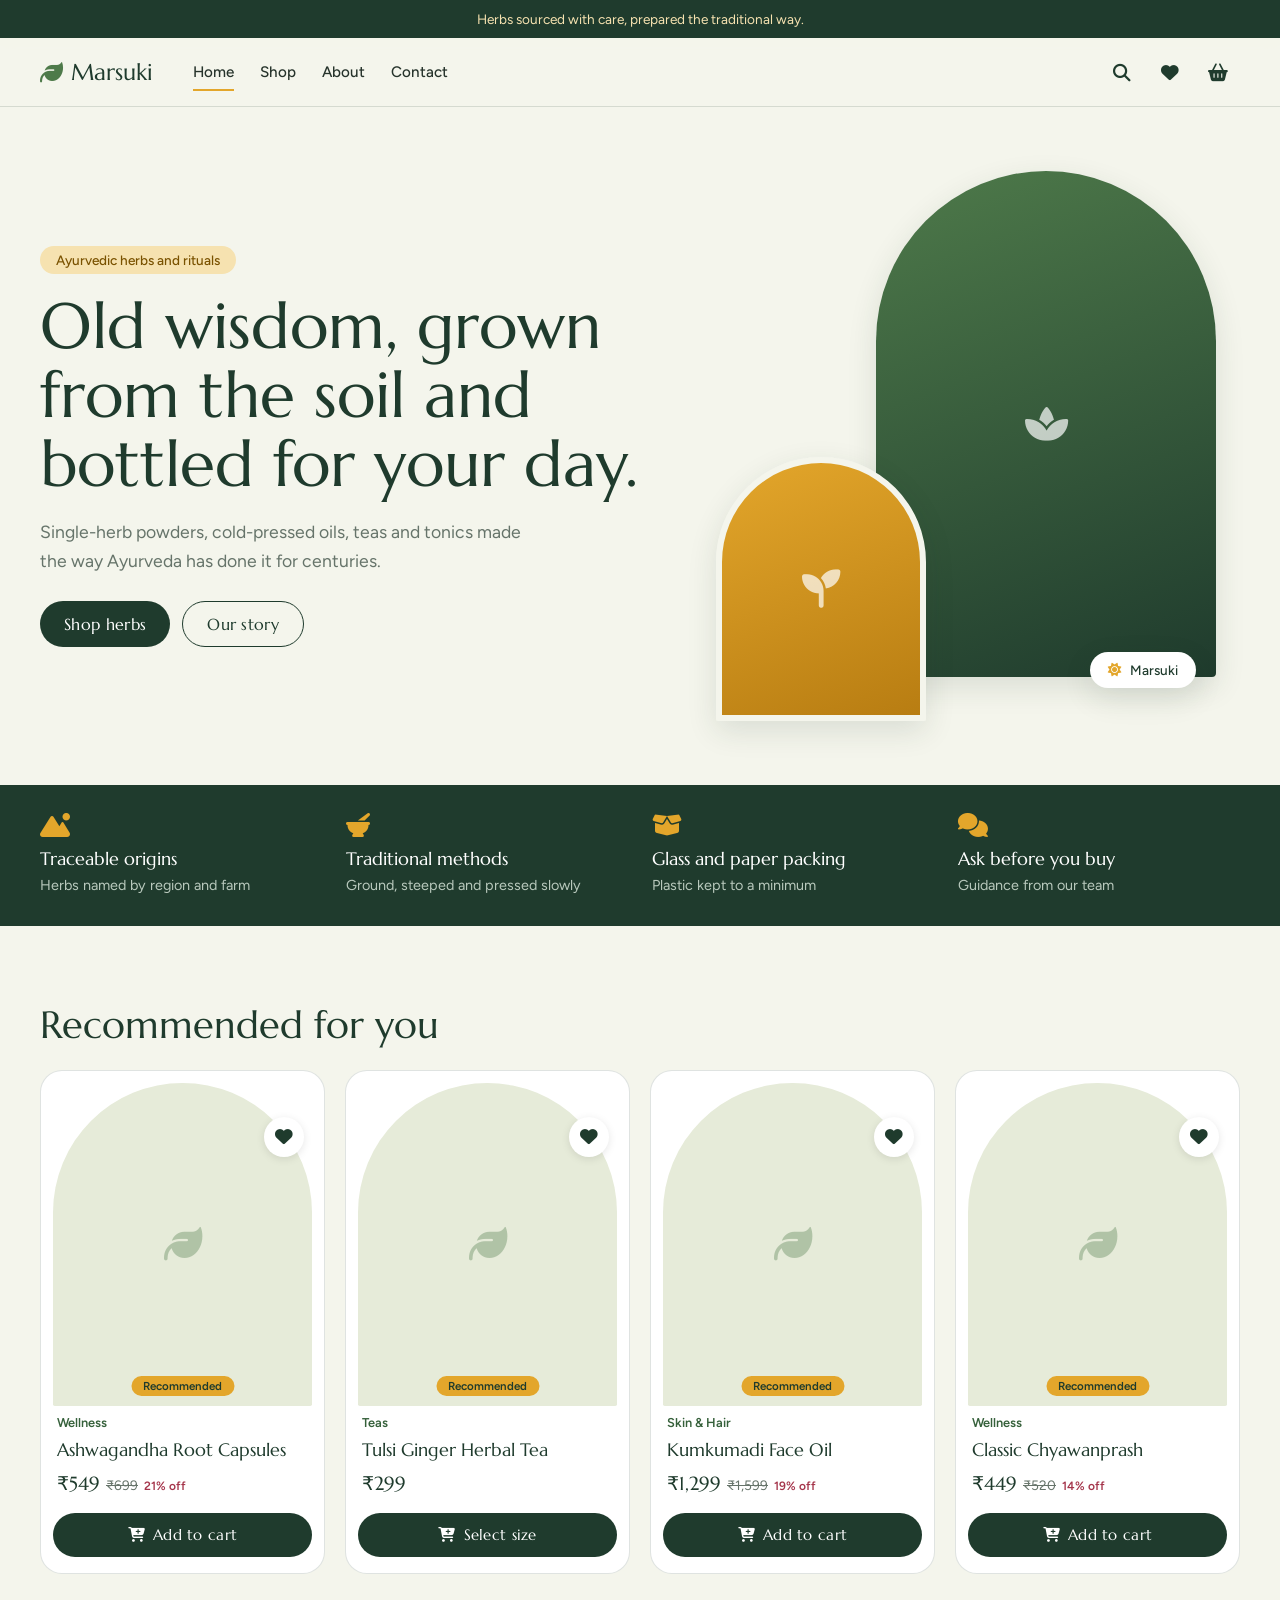
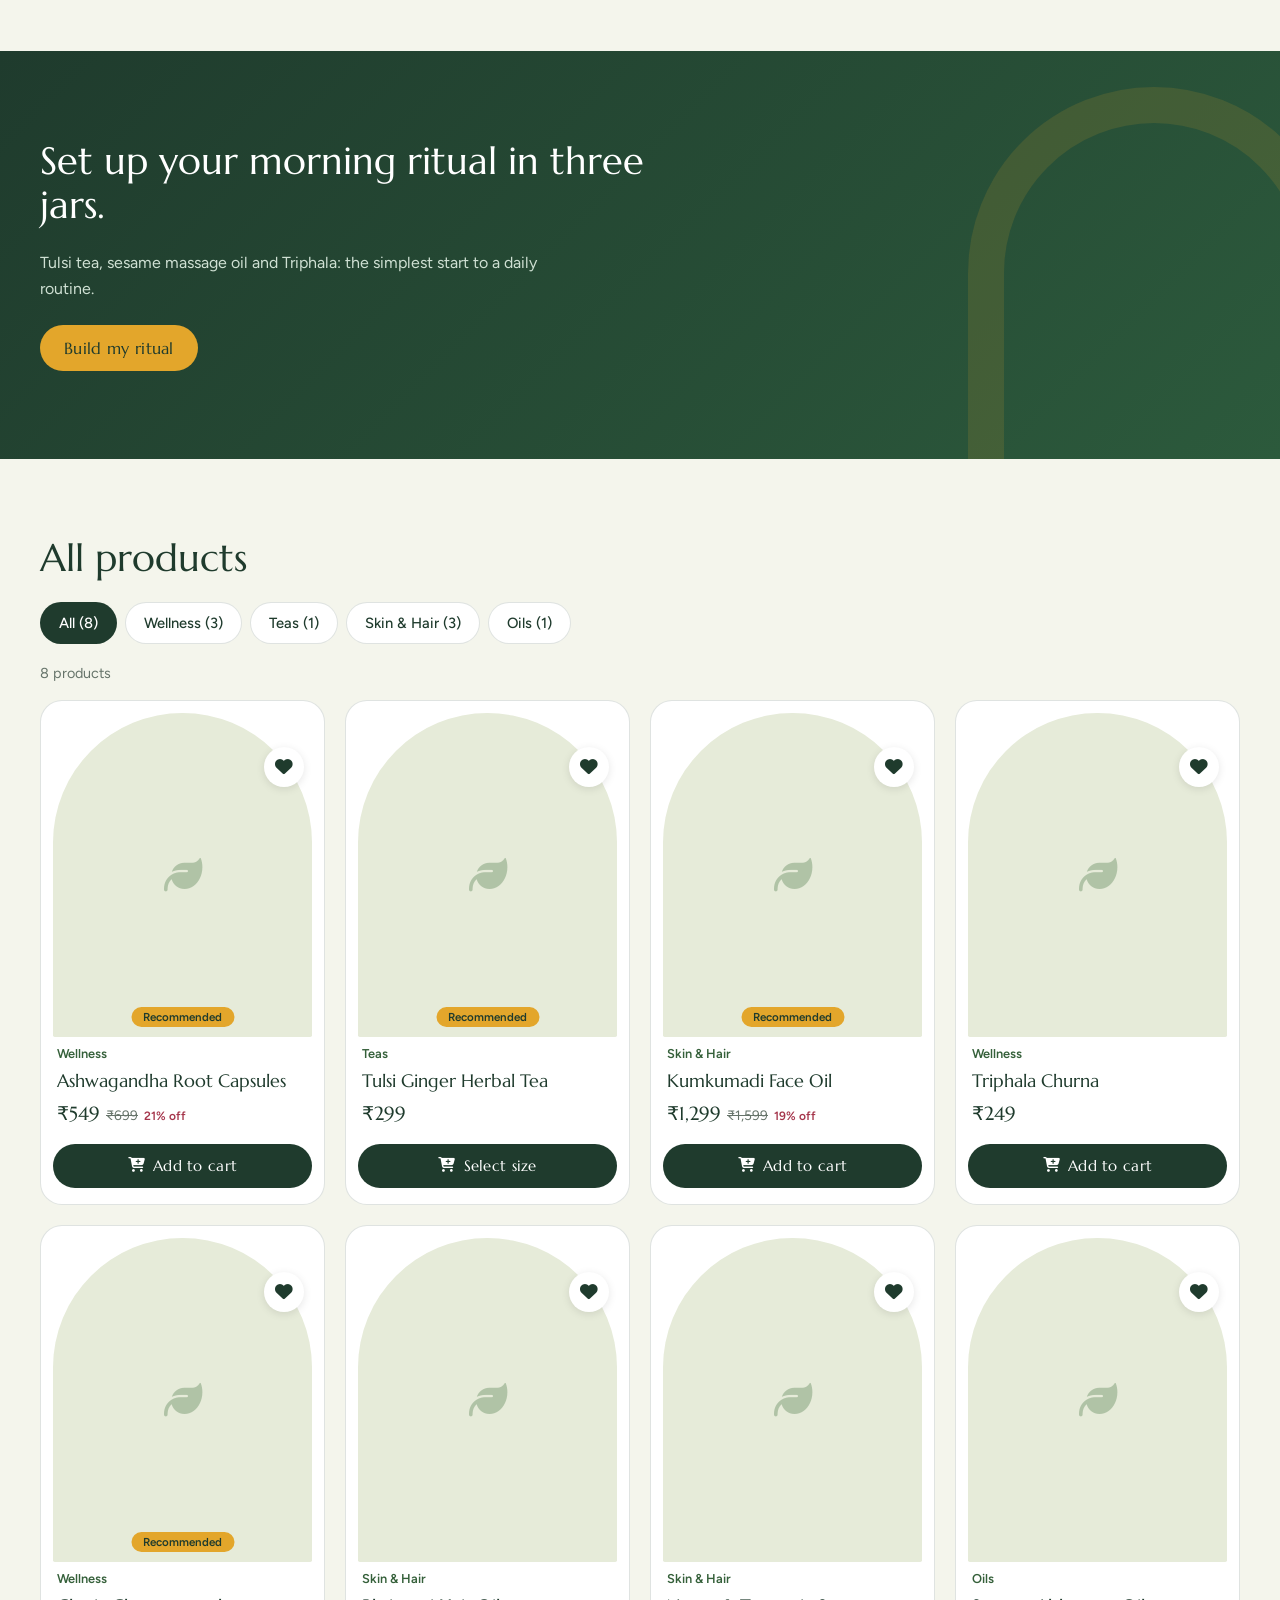
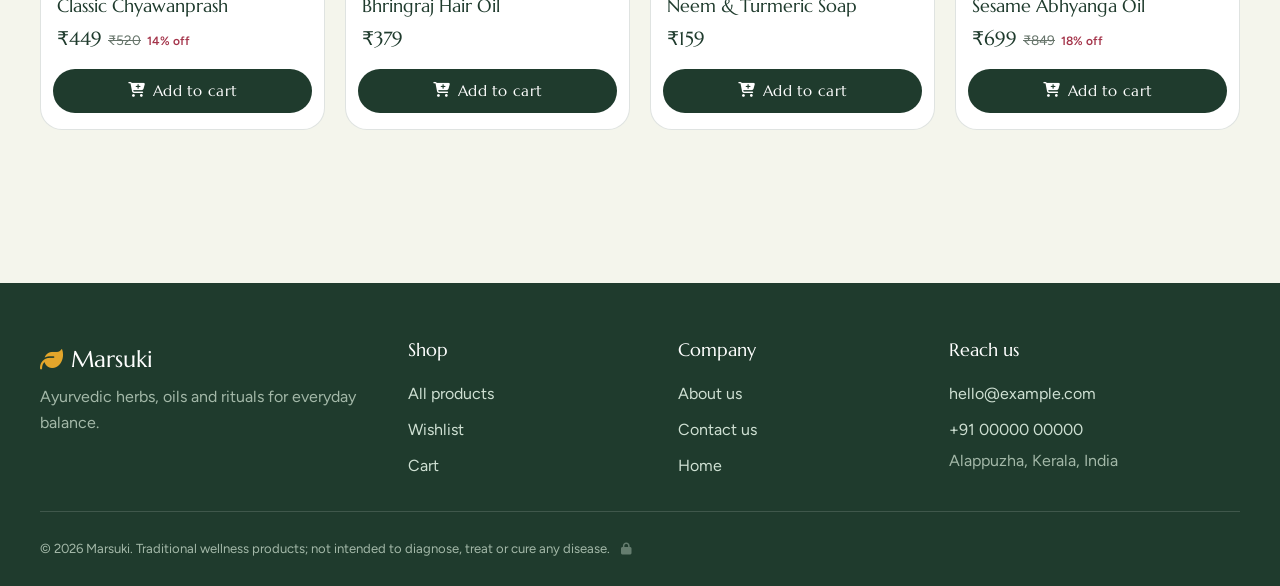
==== commit cbbb102a: "Add files via upload" ====
--- a/index.html
+++ b/index.html
@@ -1,355 +1,33 @@
 <!DOCTYPE html>
-<html lang="en">
-<head>
-<meta charset="UTF-8">
-<meta name="viewport" content="width=device-width, initial-scale=1, viewport-fit=cover">
-<title>DECCOZY — Modern Furniture & Home Decor</title>
-<meta name="description" content="Thoughtfully designed furniture and home decor by DECCOZY.">
-<link rel="preconnect" href="https://fonts.googleapis.com">
-<link rel="preconnect" href="https://fonts.gstatic.com" crossorigin>
-<link href="https://fonts.googleapis.com/css2?family=Space+Grotesk:wght@400;500;600;700&family=Manrope:wght@400;500;600;700&display=swap" rel="stylesheet">
-<script src="https://checkout.razorpay.com/v1/checkout.js" defer></script>
-<style>
-:root{--bg:#F5F1E8;--bg-alt:#EFE9DC;--panel:#E7DFCE;--ink:#171717;--ink-soft:#726A5C;--accent:#C94720;--line:rgba(23,23,23,.13);--line-strong:rgba(23,23,23,.4);--fd:'Space Grotesk',ui-sans-serif,sans-serif;--fb:'Manrope',-apple-system,sans-serif;--ease:cubic-bezier(.22,1,.36,1)}
-@media(prefers-color-scheme:dark){:root{--bg:#181410;--bg-alt:#1F1A14;--panel:#2A231B;--ink:#F3ECDD;--ink-soft:#B7AA95;--accent:#E4703F;--line:rgba(243,236,221,.14);--line-strong:rgba(243,236,221,.4)}}
-*{box-sizing:border-box}html{scroll-padding-top:90px}
-body{margin:0;background:var(--bg);color:var(--ink);font:16px/1.55 var(--fb);-webkit-font-smoothing:antialiased;overflow-x:clip;padding-top:env(safe-area-inset-top,0)}
-img,svg{max-width:100%;display:block}a{color:inherit;text-decoration:none}button{font:inherit;color:inherit;background:none;border:0;cursor:pointer}input,textarea{font:inherit;color:inherit}
-h1,h2,h3{font-family:var(--fd);font-weight:600;margin:0;letter-spacing:-.02em}p{margin:0}
-.wrap{max-width:1240px;margin:0 auto;padding:0 32px}
-a:focus-visible,button:focus-visible,input:focus-visible{outline:2px solid var(--accent);outline-offset:3px}
-::selection{background:var(--accent);color:var(--bg)}
-/* nav */
-header.nav{position:fixed;inset:0 0 auto;z-index:90;padding-top:env(safe-area-inset-top,0);border-bottom:1px solid transparent;transition:.4s}
-header.nav.solid{background:color-mix(in srgb,var(--bg) 88%,transparent);backdrop-filter:blur(10px);border-color:var(--line)}
-.nav-row{display:flex;align-items:center;justify-content:space-between;padding:24px 0;transition:padding .3s}
-.solid .nav-row{padding:15px 0}
-.logo{font:700 1.3rem var(--fd)}
-.nav-center{display:flex;gap:38px}.nav-center a{font-size:.92rem;font-weight:500;border-bottom:1px solid transparent}.nav-center a:hover,.nav-center a.on{border-color:var(--ink)}
-.nav-right{display:flex;align-items:center;gap:22px}
-.ic{width:20px;height:20px;position:relative}.ic svg{width:100%;height:100%}
-.badge{position:absolute;top:-8px;right:-10px;font-size:.62rem;background:var(--accent);color:#fff;min-width:15px;height:15px;border-radius:8px;display:none;place-items:center;padding:0 4px}
-.burger{display:none;width:26px;height:16px;position:relative}.burger span{position:absolute;left:0;right:0;height:1.4px;background:var(--ink);transition:.3s var(--ease)}
-.burger span:nth-child(1){top:0}.burger span:nth-child(2){top:7px}.burger span:nth-child(3){top:14px}
-.menu-open .burger span:nth-child(1){top:7px;transform:rotate(45deg)}.menu-open .burger span:nth-child(2){opacity:0}.menu-open .burger span:nth-child(3){top:7px;transform:rotate(-45deg)}
-.mmenu{position:fixed;inset:0;background:var(--bg);z-index:80;padding:110px 32px 40px;clip-path:inset(0 0 100% 0);transition:clip-path .55s var(--ease)}
-.menu-open .mmenu{clip-path:inset(0)}.mmenu a{display:block;font:600 2.1rem var(--fd);padding:12px 0;border-bottom:1px solid var(--line)}
-/* buttons */
-.btn{display:inline-flex;align-items:center;justify-content:center;gap:10px;font-weight:600;font-size:.94rem;padding:15px 30px;border-radius:2px;background:var(--ink);color:var(--bg);position:relative;overflow:hidden;isolation:isolate}
-.btn::before{content:"";position:absolute;inset:0;background:var(--accent);transform:translateX(-101%);transition:transform .45s var(--ease);z-index:-1}.btn:hover::before{transform:none}
-.btn svg{width:14px;height:14px}.btn:disabled{opacity:.5;pointer-events:none}
-.btn-text{font-weight:600;font-size:.92rem;border-bottom:1px solid var(--ink);padding-bottom:2px}
-/* hero */
-.hero{position:relative;padding:150px 0 70px;overflow:clip}
-.giant{position:absolute;font:700 clamp(6rem,20vw,15rem)/.8 var(--fd);opacity:.05;white-space:nowrap;pointer-events:none;top:110px;left:32px;letter-spacing:-.03em}
-.hero-grid{position:relative;display:grid;grid-template-columns:1fr .9fr;gap:8px;align-items:end}
-.hero h1{font-size:clamp(2.9rem,7.2vw,6.4rem);line-height:.98;text-transform:uppercase}
-.hero h1 .l{display:block;overflow:hidden}.hero h1 .l span{display:inline-block;animation:up .9s var(--ease) both}
-.hero h1 .l:nth-child(2) span{animation-delay:.1s}.hero h1 .l:nth-child(3) span{animation-delay:.2s}
-@keyframes up{from{transform:translateY(105%)}}
-em{font-style:normal;color:var(--accent)}
-.hero-act{margin-top:34px;display:flex;align-items:center;gap:30px;flex-wrap:wrap}
-.hero-img{aspect-ratio:3/3.9;overflow:hidden;border-radius:2px;animation:clip 1.1s .3s var(--ease) both}
-@keyframes clip{from{clip-path:inset(0 0 100% 0)}}
-@media(prefers-reduced-motion:reduce){*{animation:none!important}}
-/* panels / product art */
-.panel{width:100%;height:100%;position:relative;overflow:hidden;background:linear-gradient(155deg,#DED2B4,#F1EADA)}
-.panel.t1{background:linear-gradient(155deg,#D8C7AE,var(--bg-alt))}.panel.t2{background:linear-gradient(155deg,#E3D8C2,#EFE7D7)}.panel.t3{background:linear-gradient(155deg,#D9CBB0,#E9E0CD)}
-@media(prefers-color-scheme:dark){.panel,.panel.t1,.panel.t2,.panel.t3{background:linear-gradient(155deg,#332A20,#241D16)}}
-.panel svg{position:absolute;inset:0;margin:auto;width:56%;height:56%}
-.panel img{position:absolute;inset:0;width:100%;height:100%;object-fit:cover;transition:transform .7s var(--ease)}
-/* sections */
-section{padding:110px 0;position:relative}
-.sh{display:flex;justify-content:space-between;align-items:flex-end;gap:24px;margin-bottom:50px;flex-wrap:wrap}
-.sh h2{font-size:clamp(2rem,4vw,3.1rem);line-height:1.02;text-transform:uppercase}.sh p{max-width:38ch;color:var(--ink-soft)}
-.intro{padding:70px 0 0;border-top:1px solid var(--line)}
-.intro .wrap{display:flex;gap:60px;flex-wrap:wrap}
-.intro h2{font-size:clamp(1.6rem,3.4vw,2.5rem);line-height:1.25;max-width:20ch;text-transform:uppercase}.intro p{max-width:36ch;color:var(--ink-soft);font-size:1.02rem}
-.mq{margin-top:60px;overflow:hidden;border-block:1px solid var(--line);padding:20px 0}
-.mq div{display:flex;width:max-content;animation:mq 22s linear infinite}
-.mq span{font:600 clamp(1.4rem,3vw,2.3rem) var(--fd);color:var(--ink-soft);text-transform:uppercase;white-space:nowrap;padding-right:60px}.mq i{color:var(--accent);font-style:normal;font-size:.5em;margin:0 30px}
-@keyframes mq{to{transform:translateX(-50%)}}
-/* products */
-.grid{display:grid;grid-template-columns:repeat(4,1fr);gap:30px 26px}.grid.g3{grid-template-columns:repeat(3,1fr)}
-.card{cursor:pointer}.pframe{position:relative;aspect-ratio:3/3.6;overflow:hidden;border-radius:2px}
-.card:hover .panel img,.card:hover .panel svg{transform:scale(1.045)}.panel svg{transition:transform .7s var(--ease)}
-.wish{position:absolute;top:14px;right:14px;width:34px;height:34px;border-radius:50%;background:color-mix(in srgb,var(--bg) 75%,transparent);backdrop-filter:blur(4px);display:grid;place-items:center;z-index:2}
-.wish svg{width:16px;height:16px;fill:none;stroke:currentColor;stroke-width:1.8}.wish.on{color:var(--accent);background:var(--bg)}.wish.on svg{fill:currentColor}
-.pinfo{margin-top:16px;display:flex;justify-content:space-between;gap:10px}.pinfo h3{font-size:1.02rem}.cat{font-size:.82rem;color:var(--ink-soft);margin-top:3px}.price{font-weight:600;white-space:nowrap}
-.sk .panel{animation:pulse 1.2s infinite alternate}@keyframes pulse{to{opacity:.55}}
-.filters{display:flex;gap:10px;margin-bottom:40px;flex-wrap:wrap}
-.pill{font-size:.86rem;font-weight:600;padding:9px 18px;border:1px solid var(--line-strong);border-radius:999px;transition:.25s}.pill.on,.pill:hover{background:var(--ink);color:var(--bg);border-color:var(--ink)}
-.search{width:100%;max-width:420px;padding:13px 16px;border:1px solid var(--line-strong);background:transparent;border-radius:2px;margin-bottom:22px}
-.empty{padding:60px 0;color:var(--ink-soft);text-align:center;grid-column:1/-1}
-/* editorial / categories / testimonials */
-.edit .wrap{display:grid;grid-template-columns:1fr 1fr;gap:70px;align-items:center}.edit .m{aspect-ratio:4/5;border-radius:2px;overflow:hidden}
-.edit h2{font-size:clamp(2.1rem,4.4vw,3.4rem);text-transform:uppercase;line-height:1.02}
-blockquote{font:500 1.25rem/1.5 var(--fd);color:var(--ink-soft);margin:28px 0 32px;max-width:34ch}
-.cats{border-top:1px solid var(--line)}.crow{display:flex;align-items:center;gap:28px;padding:28px 0;border-bottom:1px solid var(--line);transition:padding .35s var(--ease)}
-.crow:hover{padding-left:14px}.crow b{font:400 .95rem var(--fd);color:var(--ink-soft);width:34px}.crow span{font:600 clamp(1.6rem,4vw,3rem) var(--fd);text-transform:uppercase;flex:1;transition:color .3s}.crow:hover span{color:var(--accent)}.crow svg{width:26px;height:26px;transition:transform .35s var(--ease)}.crow:hover svg{transform:translate(6px,-6px)}
-.tt{overflow:hidden}.tt>div{display:flex;transition:transform .6s var(--ease)}.ts{flex:0 0 100%}
-.tq{font:500 clamp(1.3rem,2.6vw,1.9rem)/1.4 var(--fd);max-width:46ch}.tn{margin-top:18px;color:var(--ink-soft);font-size:.92rem}
-.tc{display:flex;gap:10px}.tb{width:44px;height:44px;border-radius:50%;border:1px solid var(--line-strong);display:grid;place-items:center}.tb:hover{background:var(--ink);color:var(--bg)}
-.cta{text-align:center;overflow:clip}.cta h2{font-size:clamp(2.6rem,8vw,6rem);line-height:.98;text-transform:uppercase}.cta p{max-width:44ch;margin:26px auto 40px;color:var(--ink-soft)}
-/* cart / checkout */
-.page{padding:140px 0 90px;min-height:70vh}.page h1{font-size:clamp(2.2rem,5vw,4rem);text-transform:uppercase;margin-bottom:40px}
-.co{display:grid;grid-template-columns:1.1fr .9fr;gap:60px;align-items:start}
-.co h3{font-size:1.2rem;margin-bottom:16px}
-.f{display:grid;gap:12px}.f input,.f textarea{width:100%;padding:14px;border:1px solid var(--line-strong);background:transparent;border-radius:2px}.f .two{display:grid;grid-template-columns:1fr 1fr;gap:12px}
-.item{display:grid;grid-template-columns:76px 1fr auto;gap:16px;align-items:center;padding:16px 0;border-bottom:1px solid var(--line)}
-.item .th{width:76px;aspect-ratio:1;border-radius:2px;overflow:hidden}.item h4{margin:0 0 6px;font:600 .98rem var(--fd)}
-.qty{display:flex;align-items:center;gap:12px}.qty button{width:28px;height:28px;border:1px solid var(--line-strong);border-radius:50%}
-.rm{font-size:.8rem;color:var(--ink-soft);text-decoration:underline;margin-top:6px}
-.tot{display:flex;justify-content:space-between;padding:10px 0;color:var(--ink-soft)}.tot.big{color:var(--ink);font:600 1.3rem var(--fd);border-top:1px solid var(--line-strong);margin-top:8px;padding-top:18px}
-.ok{text-align:center;padding:40px 0}.ok .tick{width:84px;height:84px;border-radius:50%;background:var(--accent);color:#fff;display:grid;place-items:center;font-size:2.4rem;margin:0 auto 26px}
-.ok dl{display:inline-grid;grid-template-columns:auto auto;gap:8px 30px;text-align:left;margin:28px 0;color:var(--ink-soft)}.ok dd{margin:0;color:var(--ink);font-weight:600}
-/* footer */
-footer{border-top:1px solid var(--line);overflow:clip}
-.ft{display:grid;grid-template-columns:1.4fr repeat(3,1fr);gap:40px;padding:70px 0 50px}
-.ft p{margin-top:14px;color:var(--ink-soft);font-size:.92rem;max-width:32ch}.ft h4{font-size:.86rem;margin:0 0 14px}.ft a{display:block;color:var(--ink-soft);font-size:.9rem;padding:5px 0}.ft a:hover{color:var(--accent)}
-.fb{display:flex;justify-content:space-between;flex-wrap:wrap;gap:10px;border-top:1px solid var(--line);padding:22px 0;font-size:.8rem;color:var(--ink-soft)}
-.fg{font:700 clamp(4.5rem,17vw,13rem)/.75 var(--fd);text-align:center;letter-spacing:-.03em;transform:translateY(18%);opacity:.9}
-/* quick view */
-.bk{position:fixed;inset:0;background:rgba(15,11,7,.45);z-index:210;opacity:0;pointer-events:none;transition:.35s}
-.qv{position:fixed;top:50%;left:50%;width:min(900px,92vw);max-height:88vh;overflow:auto;background:var(--bg);z-index:211;border-radius:3px;transform:translate(-50%,-50%) scale(.96);opacity:0;pointer-events:none;transition:.35s var(--ease);display:grid;grid-template-columns:1fr 1fr}
-.open .bk{opacity:1;pointer-events:auto}.open .qv{opacity:1;pointer-events:auto;transform:translate(-50%,-50%)}
-.qm{aspect-ratio:1/1.1;position:relative}.qth{position:absolute;left:12px;bottom:12px;display:flex;gap:8px;z-index:2}.qth img{width:44px;height:44px;object-fit:cover;border:2px solid var(--bg);border-radius:2px;cursor:pointer}
-.qb{padding:44px 40px}.qb h3{font-size:1.8rem;margin-top:8px}.qp{font-size:1.15rem;font-weight:600;color:var(--accent);margin-top:8px}.qd{margin-top:18px;color:var(--ink-soft);font-size:.96rem}
-.spec{margin-top:18px;border-top:1px solid var(--line);padding-top:14px;display:grid;gap:8px;font-size:.88rem}.spec div{display:flex;justify-content:space-between;color:var(--ink-soft)}.spec b{color:var(--ink)}
-.qa{display:flex;gap:14px;margin-top:22px}.qa .btn{flex:1}.qw{width:48px;height:48px;border:1px solid var(--line-strong);border-radius:50%;display:grid;place-items:center}
-.qx{position:absolute;top:18px;right:18px;width:36px;height:36px;border-radius:50%;background:var(--bg);display:grid;place-items:center;z-index:3}
-.toast{position:fixed;left:50%;bottom:28px;transform:translate(-50%,20px);background:var(--ink);color:var(--bg);padding:12px 22px;border-radius:2px;font-size:.9rem;opacity:0;transition:.3s;z-index:300;pointer-events:none}.toast.on{opacity:1;transform:translate(-50%,0)}
-@media(max-width:1024px){.grid,.grid.g3{grid-template-columns:repeat(2,1fr)}.nav-center{display:none}.burger{display:block}}
-@media(max-width:860px){.hero-grid,.edit .wrap,.co{grid-template-columns:1fr}.qv{grid-template-columns:1fr}.qm{aspect-ratio:4/3}.ft{grid-template-columns:1fr 1fr}}
-@media(max-width:640px){.wrap{padding:0 20px}.grid,.grid.g3{gap:18px 14px}section{padding:80px 0}.qb{padding:28px 22px}}
-</style>
-</head>
-<body>
-<svg width="0" height="0" style="position:absolute" aria-hidden="true"><defs>
-<g id="i-chair" fill="var(--ink)"><path d="M40 150V95Q40 70 65 70H120Q145 70 145 95V150" fill="none" stroke="var(--ink)" stroke-width="5"/><path d="M30 150H155L150 175H35Z"/><rect x="35" y="150" width="8" height="35"/><rect x="142" y="150" width="8" height="35"/></g>
-<g id="i-sofa" fill="var(--ink)"><rect x="20" y="90" width="150" height="55" rx="10"/><rect x="20" y="60" width="26" height="70" rx="10"/><rect x="144" y="60" width="26" height="70" rx="10"/><rect x="52" y="72" width="76" height="42" rx="6" opacity=".55"/><rect x="26" y="145" width="9" height="24"/><rect x="155" y="145" width="9" height="24"/></g>
-<g id="i-arrow" fill="none" stroke="currentColor" stroke-width="2" stroke-linecap="round"><path d="M6 18L18 6M8 6H18V16"/></g>
-</defs></svg>
+<html lang="en"><head><meta charset="utf-8"><meta name="viewport" content="width=device-width,initial-scale=1">
+<title>Ayurvedic Herbs, Oils & Rituals | Marsuki</title>
+<link rel="preconnect" href="https://fonts.googleapis.com"><link rel="preconnect" href="https://fonts.gstatic.com" crossorigin>
+<link href="https://fonts.googleapis.com/css2?family=Figtree:wght@400;500;600&family=Marcellus&display=swap" rel="stylesheet">
+<link rel="stylesheet" href="https://cdnjs.cloudflare.com/ajax/libs/font-awesome/6.5.0/css/all.min.css">
+<link rel="stylesheet" href="style.css">
+<script src="common.js" defer></script></head>
+<body data-page="home">
+<main>
+<section class="hero wrap"><div class="htxt">
+<p class="badge">Ayurvedic herbs and rituals</p>
+<h1>Old wisdom, grown from the soil and bottled for your day.</h1>
+<p class="lead">Single-herb powders, cold-pressed oils, teas and tonics made the way Ayurveda has done it for centuries.</p>
+<div class="ctas"><a class="btn" href="#shop">Shop herbs</a><a class="btn ghost" href="about.html">Our story</a></div></div>
+<div class="hvis" aria-hidden="true"><div class="arch big" id="heroImg"><i class="fa-solid fa-spa"></i></div><div class="arch small" id="heroImg2"><i class="fa-solid fa-seedling"></i></div><div class="float"><i class="fa-solid fa-sun"></i>Marsuki</div></div></section>
 
-<header class="nav" id="nav"><div class="wrap nav-row">
-  <a href="#/" class="logo">DECCOZY</a>
-  <nav class="nav-center"><a href="#/" data-r="home">Home</a><a href="#/shop" data-r="shop">Shop</a><a href="#/wishlist" data-r="wishlist">Wishlist</a></nav>
-  <div class="nav-right">
-    <a href="#/shop?s=1" class="ic" aria-label="Search"><svg viewBox="0 0 24 24" fill="none" stroke="currentColor" stroke-width="1.7"><circle cx="11" cy="11" r="7"/><path d="M21 21l-4.3-4.3"/></svg></a>
-    <a href="#/wishlist" class="ic" aria-label="Wishlist"><svg viewBox="0 0 24 24" fill="none" stroke="currentColor" stroke-width="1.7"><path d="M12 20C6 15 2 11.500 2 7.600 2 4.800 4.300 2.500 7 2.500c1.900 0 3.600 1.100 5 2.900 1.400-1.800 3.100-2.900 5-2.900 2.700 0 5 2.300 5 5.100 0 3.900-4 7.400-10 12.400z"/></svg><span class="badge" id="wc">0</span></a>
-    <a href="#/cart" class="ic" aria-label="Cart"><svg viewBox="0 0 24 24" fill="none" stroke="currentColor" stroke-width="1.7"><path d="M5 8h14l-1.200 11.500a1.500 1.500 0 0 1-1.500 1.500H7.700a1.500 1.500 0 0 1-1.500-1.500L5 8z"/><path d="M8.500 8V6a3.500 3.500 0 0 1 7 0v2"/></svg><span class="badge" id="cc">0</span></a>
-    <button class="burger" id="burger" aria-label="Menu"><span></span><span></span><span></span></button>
-  </div>
-</div></header>
-<div class="mmenu"><a href="#/">Home</a><a href="#/shop">Shop</a><a href="#/wishlist">Wishlist</a><a href="#/cart">Cart</a></div>
+<section class="benefits"><div class="wrap grid4">
+<div><i class="fa-solid fa-mountain-sun"></i><h3>Traceable origins</h3><p>Herbs named by region and farm</p></div>
+<div><i class="fa-solid fa-mortar-pestle"></i><h3>Traditional methods</h3><p>Ground, steeped and pressed slowly</p></div>
+<div><i class="fa-solid fa-box-open"></i><h3>Glass and paper packing</h3><p>Plastic kept to a minimum</p></div>
+<div><i class="fa-solid fa-comments"></i><h3>Ask before you buy</h3><p>Guidance from our team</p></div></div></section>
 
-<main id="app"></main>
+<section class="wrap sec" id="recSection"><h2>Recommended for you</h2><div class="products" id="recProducts"></div></section>
 
-<footer>
-  <div class="wrap ft">
-    <div><a href="#/" class="logo">DECCOZY</a><p>Modern furniture and home decor, designed for warm, considered living.</p></div>
-    <div><h4>Shop</h4><a href="#/shop">All products</a><a href="#/wishlist">Wishlist</a><a href="#/cart">Cart</a></div>
-    <div><h4>Help</h4><a href="#">Shipping</a><a href="#">Returns</a><a href="#">Privacy Policy</a></div>
-    <div><h4>Contact</h4><a href="mailto:hello@deccozy.com">hello@deccozy.com</a><a href="tel:+910000000000">+91 00000 00000</a></div>
-  </div>
-  <div class="wrap fb"><span>© <span id="yr"></span> DECCOZY. All rights reserved.</span><span>Made with care in India.</span></div>
-  <div class="fg" aria-hidden="true">DECCOZY</div>
-</footer>
+<section class="promo"><div class="wrap"><h2>Set up your morning ritual in three jars.</h2><p>Tulsi tea, sesame massage oil and Triphala: the simplest start to a daily routine.</p><a class="btn gold" href="#shop">Build my ritual</a></div></section>
 
-<div id="qvw"><div class="bk" id="bk"></div><div class="qv" id="qv" role="dialog" aria-modal="true"></div></div>
-<div class="toast" id="toast"></div>
-
-<script>
-/* ============ CONFIG — edit these ============ */
-const CFG = {
-  API_URL: 'https://script.google.com/macros/s/AKfycbwKk6qsNwRyAnuAYFbHnyxleLQcVUeD6Sm_U7Wdl6h9BEMEnBFnHlgPXrYgU-8JRAAz/exec',            // your Apps Script Web App URL (…/exec). GET = products, POST = save order
-  ORDERS_SHEET: 'Orders', // tab name orders are written to
-  RAZORPAY_KEY: '',       // rzp_live_… / rzp_test_… ; leave empty to place orders as Cash on Delivery
-  CURRENCY: '₹',
-  DELIVERY: 40,           // flat delivery charge
-  FREE_ABOVE: 0,          // free delivery above this subtotal (0 = off)
-  STORE: 'DECCOZY'
-};
-/* Sheet columns (row 1 headers, any case): id, name, price, category, image, images (comma-separated URLs),
-   description, material, dimensions, recommended (yes/✅ = shows in Best sellers), active (no/hidden = hide) */
-
-const DEMO = [
- {id:'1',name:'Arco Lounge Chair',price:8900,category:'Furniture',images:[],desc:'Low, wide-armed lounge chair in solid oak with boucle upholstery.',material:'Solid oak, boucle',dims:'74 × 82 × 78 cm',best:true},
- {id:'2',name:'Kanto 3-Seat Sofa',price:22000,category:'Living',images:[],desc:'A deep kiln-dried frame wrapped in a linen blend.',material:'Linen blend',dims:'220 × 95 × 82 cm',best:true},
- {id:'3',name:'Noma Coffee Table',price:5400,category:'Furniture',images:[],desc:'Thin walnut top with a brass inlay.',material:'Walnut veneer',dims:'110 × 60 × 38 cm',best:true},
- {id:'4',name:'Haven Floor Lamp',price:3800,category:'Decor',images:[],desc:'Tripod oak lamp with a linen drum shade.',material:'Oak, linen',dims:'34 × 34 × 150 cm',best:true}];
-
-const $=(s,r=document)=>r.querySelector(s), $$=(s,r=document)=>[...r.querySelectorAll(s)];
-const ls=(k,d)=>{try{return JSON.parse(localStorage.getItem(k))??d}catch{return d}}, sv=(k,v)=>{try{localStorage.setItem(k,JSON.stringify(v))}catch{}};
-const money=n=>CFG.CURRENCY+Number(n).toLocaleString('en-IN'), esc=s=>String(s??'').replace(/[&<>"]/g,c=>({'&':'&amp;','<':'&lt;','>':'&gt;','"':'&quot;'}[c]));
-let P=ls('dz_products',[]), cart=ls('dz_cart',[]), wish=ls('dz_wish',[]), filt='All', q='', loading=true, failed=false;
-
-/* ---------- sheet data ---------- */
-const pick=(o,...k)=>{for(const x of k){const f=Object.keys(o).find(y=>y.toLowerCase().replace(/[\s_]/g,'')===x);if(f&&String(o[f]).trim()!=='')return o[f]}return''};
-function norm(o,i){
-  const imgs=String(pick(o,'images')||pick(o,'image')).split(',').map(s=>s.trim()).filter(Boolean);
-  return {id:String(pick(o,'id')||i+1),name:String(pick(o,'name','title')).trim(),price:parseFloat(String(pick(o,'price')).replace(/[^\d.]/g,''))||0,
-    category:String(pick(o,'category')||'Furniture').trim(),images:imgs,desc:pick(o,'description','desc'),material:pick(o,'material'),dims:pick(o,'dimensions','dims','size'),
-    best:/^(✅|yes|true|1|y)$/i.test(String(pick(o,'recommended','bestseller','best')).trim()),hide:/^(no|false|0|hidden|soldout|inactive)$/i.test(String(pick(o,'active','status','visible')).trim())};
-}
-async function loadProducts(){
-  if(!CFG.API_URL){P=DEMO;loading=false;return route()}
-  try{
-    const d=await (await fetch(CFG.API_URL)).json();
-    if(!Array.isArray(d))throw 0;
-    P=d.map(norm).filter(p=>p.name&&!p.hide); sv('dz_products',P); failed=false;
-  }catch(e){failed=!P.length}
-  loading=false; route(); count();
-}
-
-/* ---------- pieces ---------- */
-const art=(p,c=0)=>`<div class="panel ${['','t1','t2','t3'][c%4]}"><svg viewBox="0 0 185 190"><use href="#i-${/sofa|living|bed/i.test(p.name+p.category)?'sofa':'chair'}"/></svg>${p.images[0]?`<img src="${esc(p.images[0])}" alt="${esc(p.name)}" loading="lazy" onerror="this.remove()">`:''}</div>`;
-const card=(p,i)=>`<div class="card" data-id="${esc(p.id)}"><div class="pframe">${art(p,i)}<button class="wish ${wish.includes(p.id)?'on':''}" data-w="${esc(p.id)}" aria-label="Wishlist"><svg viewBox="0 0 24 24"><path d="M12 20C6 15 2 11.500 2 7.600 2 4.800 4.300 2.500 7 2.500c1.900 0 3.600 1.100 5 2.900 1.400-1.800 3.100-2.900 5-2.900 2.700 0 5 2.300 5 5.100 0 3.900-4 7.400-10 12.400z"/></svg></button></div><div class="pinfo"><div><h3>${esc(p.name)}</h3><div class="cat">${esc(p.category)}</div></div><div class="price">${money(p.price)}</div></div></div>`;
-const skel=n=>Array(n).fill('<div class="card sk"><div class="pframe"><div class="panel"></div></div></div>').join('');
-const grid=(list,cls='')=>`<div class="grid ${cls}">${loading&&!P.length?skel(4):list.length?list.map(card).join(''):`<p class="empty">${failed?'Could not load products. Please refresh.':'No products found.'}</p>`}</div>`;
-const cats=()=>[...new Set(P.map(p=>p.category))];
-
-/* ---------- views ---------- */
-function home(){
-  const best=P.filter(p=>p.best).slice(0,4), hero=(best[0]||P[0]||DEMO[0]);
-  return `<section class="hero"><div class="giant" aria-hidden="true">DECCOZY</div><div class="wrap hero-grid">
-    <div><h1><span class="l"><span>Make space</span></span><span class="l"><span>for <em>better</em></span></span><span class="l"><span>living.</span></span></h1>
-    <div class="hero-act"><a href="#/shop" class="btn">Shop the collection <svg viewBox="0 0 24 24"><use href="#i-arrow"/></svg></a><a href="#/shop" class="btn-text">Browse all</a></div></div>
-    <div class="hero-img">${art(hero)}</div></div></section>
-  <section class="intro"><div class="wrap"><h2>Furniture with <em>quiet confidence.</em></h2><p>Furniture and home objects for people who want their space to feel considered — warm materials, honest proportions, nothing shouting for attention.</p></div>
-    <div class="mq" aria-hidden="true"><div>${'<span>Warm Minimalism<i>●</i>Natural Materials<i>●</i>Considered Living<i>●</i>Timeless Design<i>●</i></span>'.repeat(2)}</div></div></section>
-  <section><div class="wrap"><div class="sh"><h2>Our best <em>selling</em> products</h2><p>The pieces people keep coming back for.</p></div>${grid(best.length?best:P.slice(0,4))}</div></section>
-  <section class="edit"><div class="wrap"><div class="m">${art({name:'sofa',category:'',images:[]},2)}</div><div><h2>Designed<br>around you.</h2><blockquote>"Furniture should not simply fill a room. It should shape how the room feels."</blockquote><a href="#/shop" class="btn-text">Explore collection</a></div></div></section>
-  <section><div class="wrap"><div class="sh"><h2>Our categories.</h2></div><div class="cats">${cats().map((c,i)=>`<a class="crow" href="#/shop?c=${encodeURIComponent(c)}"><b>${String(i+1).padStart(2,'0')}</b><span>${esc(c)}</span><svg viewBox="0 0 24 24"><use href="#i-arrow"/></svg></a>`).join('')}</div></div></section>
-  <section><div class="wrap"><div class="sh"><h2>What our customers are saying.</h2><div class="tc"><button class="tb" id="tp" aria-label="Previous">‹</button><button class="tb" id="tn" aria-label="Next">›</button></div></div>
-    <div class="tt"><div id="tt">${[['The sofa completely changed the feeling of our living room. It actually feels like our home now.','Ananya M., Bangalore'],['Every piece feels like it was chosen, not just bought.','Rohan K., Mumbai'],['Ordering felt effortless and the coffee table arrived exactly as pictured.','Meera S., Kochi']].map(t=>`<div class="ts"><p class="tq">"${t[0]}"</p><p class="tn">— ${t[1]}</p></div>`).join('')}</div></div></div></section>
-  <section class="cta"><div class="wrap"><h2>Ready to<br>transform your <em>home?</em></h2><p>Discover furniture and home pieces designed to make everyday living feel better.</p><a href="#/shop" class="btn">Shop DECCOZY <svg viewBox="0 0 24 24"><use href="#i-arrow"/></svg></a></div></section>`;
-}
-function shop(){
-  const list=P.filter(p=>(filt==='All'||p.category===filt)&&(!q||(p.name+p.category).toLowerCase().includes(q)));
-  return `<div class="page"><div class="wrap"><h1>Shop</h1><input class="search" id="sq" placeholder="Search products…" value="${esc(q)}" aria-label="Search products">
-  <div class="filters">${['All',...cats()].map(c=>`<button class="pill ${c===filt?'on':''}" data-f="${esc(c)}">${esc(c)}</button>`).join('')}</div><div id="sg">${grid(list,'g3')}</div></div></div>`;
-}
-function wishlist(){
-  const list=P.filter(p=>wish.includes(p.id));
-  return `<div class="page"><div class="wrap"><h1>Wishlist</h1>${list.length?grid(list):`<p class="empty">Your wishlist is empty. <a class="btn-text" href="#/shop">Browse the shop</a></p>`}</div></div>`;
-}
-const totals=()=>{const sub=cart.reduce((s,i)=>s+i.price*i.qty,0),del=!sub||(CFG.FREE_ABOVE&&sub>=CFG.FREE_ABOVE)?0:CFG.DELIVERY;return{sub,del,total:sub+del}};
-function cartView(){
-  return `<div class="page"><div class="wrap"><h1>Cart</h1><div class="co" id="co"></div></div></div>`;
-}
-function fillCart(){
-  const co=$('#co'); if(!co)return;
-  if(!cart.length){co.innerHTML=`<p class="empty" style="grid-column:1/-1">Your cart is empty. <a class="btn-text" href="#/shop">Continue shopping</a></p>`;return}
-  const keep=$$('#co .f input').reduce((a,i)=>(a[i.id]=i.value,a),{}), t=totals();
-  co.innerHTML=`<form class="f" id="ff" onsubmit="return false"><h3>Shipping details</h3>
-    <input id="fn" placeholder="Full name" autocomplete="name"><div class="two"><input id="fp" type="tel" placeholder="Phone (10 digits)" autocomplete="tel"><input id="fe" type="email" placeholder="Email (optional)" autocomplete="email"></div>
-    <input id="fa" placeholder="Full address" autocomplete="street-address"><div class="two"><input id="fc" placeholder="City"><input id="fz" placeholder="Pincode" inputmode="numeric" maxlength="6"></div>
-    <textarea id="fo" rows="2" placeholder="Order notes (optional)"></textarea></form>
-  <div><h3>Your order</h3>${cart.map((i,n)=>`<div class="item"><div class="th">${art({name:i.name,category:'',images:i.image?[i.image]:[]},n)}</div><div><h4>${esc(i.name)}</h4><div class="qty"><button data-q="${n}" data-d="-1" aria-label="Less">−</button><span>${i.qty}</span><button data-q="${n}" data-d="1" aria-label="More">+</button></div><button class="rm" data-rm="${n}">Remove</button></div><b>${money(i.price*i.qty)}</b></div>`).join('')}
-    <div class="tot"><span>Subtotal</span><span>${money(t.sub)}</span></div><div class="tot"><span>Delivery</span><span>${t.del?money(t.del):'Free'}</span></div><div class="tot big"><span>Total</span><span>${money(t.total)}</span></div>
-    <button class="btn" id="pay" style="width:100%;margin-top:18px">${CFG.RAZORPAY_KEY?'Pay now':'Place order (Cash on Delivery)'}</button></div>`;
-  Object.entries(keep).forEach(([k,v])=>{const e=$('#'+k);if(e)e.value=v});
-}
-function success(){
-  const o=JSON.parse(sessionStorage.getItem('dz_last')||'null');
-  if(!o)return `<div class="page"><div class="wrap ok"><h1>No recent order</h1><a class="btn" href="#/shop">Go to shop</a></div></div>`;
-  return `<div class="page"><div class="wrap ok"><div class="tick">✓</div><h1 style="margin-bottom:8px">Thank you!</h1><p>Your order has been received. We'll be in touch shortly.</p>
-  <dl><dt>Order ID</dt><dd>${esc(o.oid)}</dd><dt>Payment</dt><dd>${esc(o.method)}${o.pid&&o.pid!=='—'?' · '+esc(o.pid):''}</dd><dt>Amount</dt><dd>${money(o.total)}</dd></dl><br><a class="btn" href="#/shop">Continue shopping</a></div></div>`;
-}
-
-/* ---------- router ---------- */
-function route(){
-  const [path,qs]=(location.hash.slice(1)||'/').split('?'), prm=new URLSearchParams(qs||''), r=path.replace(/^\//,'')||'home';
-  if(r==='shop'){if(prm.get('c'))filt=prm.get('c')}
-  $('#app').innerHTML={home,shop,wishlist,cart:cartView,success}[r]?.()||home();
-  $$('.nav-center a').forEach(a=>a.classList.toggle('on',a.dataset.r===r));
-  document.body.classList.remove('menu-open');
-  if(r==='cart')fillCart();
-  if(r==='home')testi();
-  if(r==='shop'&&prm.get('s'))$('#sq')?.focus();
-  count();
-}
-addEventListener('hashchange',()=>{route();scrollTo(0,0)});
-function testi(){let i=0;const t=$('#tt');if(!t)return;const n=t.children.length,go=d=>{i=(i+d+n)%n;t.style.transform=`translateX(-${i*100}%)`};$('#tp').onclick=()=>go(-1);$('#tn').onclick=()=>go(1)}
-
-/* ---------- cart / wishlist ---------- */
-function count(){
-  const c=cart.reduce((s,i)=>s+i.qty,0), w=wish.length;
-  [['cc',c],['wc',w]].forEach(([id,n])=>{const e=$('#'+id);e.textContent=n;e.style.display=n?'grid':'none'});
-}
-function addCart(p,qty=1){
-  const ex=cart.find(i=>i.id===p.id);
-  ex?ex.qty+=qty:cart.push({id:p.id,name:p.name,price:p.price,image:p.images[0]||'',qty});
-  sv('dz_cart',cart);count();toast(`${p.name} added to cart`);
-}
-function toggleWish(id){
-  const on=wish.includes(id); wish=on?wish.filter(x=>x!==id):[...wish,id]; sv('dz_wish',wish);count();
-  toast(on?'Removed from wishlist':'Added to wishlist');
-  if(location.hash.startsWith('#/wishlist'))route();
-}
-let tt;function toast(m){const t=$('#toast');t.textContent=m;t.classList.add('on');clearTimeout(tt);tt=setTimeout(()=>t.classList.remove('on'),2400)}
-
-/* ---------- quick view ---------- */
-function openQV(id){
-  const p=P.find(x=>x.id===id); if(!p)return; let qty=1;
-  $('#qv').innerHTML=`<button class="qx" id="qx" aria-label="Close"><svg viewBox="0 0 24 24" width="16" height="16" fill="none" stroke="currentColor" stroke-width="2"><path d="M5 5l14 14M19 5L5 19"/></svg></button>
-  <div class="qm" id="qm">${art(p)}${p.images.length>1?`<div class="qth">${p.images.map(s=>`<img src="${esc(s)}" alt="" data-im="${esc(s)}">`).join('')}</div>`:''}</div>
-  <div class="qb"><div class="cat">${esc(p.category)}</div><h3>${esc(p.name)}</h3><div class="qp">${money(p.price)}</div>${p.desc?`<p class="qd">${esc(p.desc)}</p>`:''}
-  <div class="spec">${p.material?`<div><span>Material</span><b>${esc(p.material)}</b></div>`:''}${p.dims?`<div><span>Dimensions</span><b>${esc(p.dims)}</b></div>`:''}<div><span>Delivery</span><b>3–7 days</b></div></div>
-  <div class="qty" style="margin-top:22px"><button id="qm1" aria-label="Less">−</button><span id="qn">1</span><button id="qp1" aria-label="More">+</button></div>
-  <div class="qa"><button class="btn" id="qa">Add to cart</button><button class="qw wish ${wish.includes(p.id)?'on':''}" style="position:static" data-w="${esc(p.id)}" aria-label="Wishlist"><svg viewBox="0 0 24 24"><path d="M12 20C6 15 2 11.500 2 7.600 2 4.800 4.300 2.500 7 2.500c1.900 0 3.600 1.100 5 2.900 1.400-1.800 3.100-2.900 5-2.900 2.700 0 5 2.300 5 5.100 0 3.900-4 7.400-10 12.400z"/></svg></button></div></div>`;
-  $('#qx').onclick=closeQV; $('#qm1').onclick=()=>$('#qn').textContent=qty=Math.max(1,qty-1); $('#qp1').onclick=()=>$('#qn').textContent=++qty;
-  $('#qa').onclick=()=>{addCart(p,qty);closeQV()};
-  $('#qvw').classList.add('open');
-}
-const closeQV=()=>$('#qvw').classList.remove('open');
-$('#bk').onclick=closeQV; addEventListener('keydown',e=>e.key==='Escape'&&closeQV());
-
-/* ---------- checkout: Razorpay + save order to Google Sheet ---------- */
-async function saveOrder(o){
-  if(!CFG.API_URL)return;
-  const items=cart.map(i=>`${i.name} (Qty: ${i.qty}) - ${CFG.CURRENCY}${i.price*i.qty}`).join(' | ')+` | Delivery: ${CFG.CURRENCY}${o.del}`;
-  const body=JSON.stringify({sheet:CFG.ORDERS_SHEET,data:{Name:o.c.name,Phone:o.c.phone,Date:new Date().toLocaleString(),Email:o.c.email,
-    Address:`${o.c.addr}, ${o.c.city} - ${o.c.pin}`,'Payment Method':o.method,'Transaction ID':o.pid,Items:items,Subtotal:o.total,Notes:o.c.notes,Discount:0,'Order ID':o.oid}});
-  try{await Promise.race([fetch(CFG.API_URL,{method:'POST',body}),new Promise(r=>setTimeout(r,6000))])}catch(e){console.error('Order save failed',e)}
-}
-async function pay(){
-  const v=id=>$('#'+id).value.trim(), c={name:v('fn'),phone:v('fp'),email:v('fe'),addr:v('fa'),city:v('fc'),pin:v('fz'),notes:v('fo')};
-  if(!c.name||!c.addr||!c.city)return toast('Please fill in all shipping details');
-  if(c.phone.replace(/\D/g,'').length<10)return toast('Enter a valid 10-digit phone number');
-  if(!/^\d{6}$/.test(c.pin))return toast('Enter a valid 6-digit pincode');
-  const t=totals(), btn=$('#pay');
-  const done=async(pid,method)=>{
-    btn.disabled=true;btn.textContent='Saving your order…';
-    const o={c,pid,method,total:t.total,del:t.del,oid:'DZ'+Math.floor(1e5+Math.random()*9e5)};
-    await saveOrder(o);
-    sessionStorage.setItem('dz_last',JSON.stringify({oid:o.oid,pid,method,total:t.total}));
-    cart=[];sv('dz_cart',cart);location.hash='#/success';
-  };
-  if(!CFG.RAZORPAY_KEY)return done('—','COD');
-  if(!window.Razorpay)return toast('Payment is still loading — try again in a moment');
-  new Razorpay({key:CFG.RAZORPAY_KEY,amount:Math.round(t.total*100),currency:'INR',name:CFG.STORE,description:'Order payment',
-    handler:r=>done(r.razorpay_payment_id,'Razorpay'),prefill:{name:c.name,contact:c.phone,email:c.email},theme:{color:'#C94720'}}).open();
-}
-
-/* ---------- events ---------- */
-document.addEventListener('click',e=>{
-  const w=e.target.closest('[data-w]'); if(w){e.stopPropagation();toggleWish(w.dataset.w);$$(`[data-w="${w.dataset.w}"]`).forEach(b=>b.classList.toggle('on',wish.includes(w.dataset.w)));return}
-  const im=e.target.closest('[data-im]'); if(im){$('#qm .panel img')?.setAttribute('src',im.dataset.im);return}
-  const f=e.target.closest('[data-f]'); if(f){filt=f.dataset.f;route();return}
-  const qb=e.target.closest('[data-q]'); if(qb){const i=cart[+qb.dataset.q];i.qty=Math.max(1,i.qty+ +qb.dataset.d);sv('dz_cart',cart);fillCart();count();return}
-  const rm=e.target.closest('[data-rm]'); if(rm){cart.splice(+rm.dataset.rm,1);sv('dz_cart',cart);fillCart();count();return}
-  if(e.target.closest('#pay'))return pay();
-  const c=e.target.closest('.card'); if(c&&!c.classList.contains('sk'))openQV(c.dataset.id);
-});
-document.addEventListener('input',e=>{if(e.target.id==='sq'){q=e.target.value.toLowerCase().trim();const g=$('#sg');const list=P.filter(p=>(filt==='All'||p.category===filt)&&(!q||(p.name+p.category).toLowerCase().includes(q)));g.innerHTML=grid(list,'g3')}});
-$('#burger').onclick=()=>document.body.classList.toggle('menu-open');
-addEventListener('scroll',()=>$('#nav').classList.toggle('solid',scrollY>30),{passive:true});
-$('#yr').textContent=new Date().getFullYear();
-addEventListener('storage',()=>{cart=ls('dz_cart',[]);wish=ls('dz_wish',[]);count()});
-
-route(); loadProducts();
-</script>
-</body>
-</html>
+<section class="wrap sec" id="shop"><h2>All products</h2>
+<div class="filters" id="filters" role="group" aria-label="Filter by category"></div>
+<p class="note" id="status" aria-live="polite"></p>
+<div class="products" id="allProducts"></div></section>
+</main>
+</body></html>
--- a/style.css
+++ b/style.css
@@ -0,0 +1,122 @@
+:root{--moss:#1F3B2D;--leaf:#4E7A4A;--leaf-d:#35603A;--sage:#E6EBD9;--paper:#F4F5EC;--gold:#E3A62B;--gold-l:#F6E2B0;--rose:#A4344A;--rose-l:#F3DADD;--ink:#26332B;--mute:#66746A;
+--hf:'Marcellus',Georgia,serif;--bf:'Figtree',system-ui,sans-serif;--r:22px;--sh:0 10px 30px rgba(31,59,45,.12);--bd:1px solid rgba(31,59,45,.14);--pad:clamp(16px,4vw,40px);--hh:68px}
+*{box-sizing:border-box;margin:0}html{scroll-behavior:smooth;scroll-padding-top:90px}html.lock,html.lock body{overflow:hidden}
+body{font:400 1rem/1.65 var(--bf);background:var(--paper);color:var(--ink);overflow-x:hidden;min-height:100vh;display:flex;flex-direction:column}main{flex:1}
+h1,h2,h3,h4,.logo,.btn,.price{font-family:var(--hf);font-weight:400}
+h1{font-size:clamp(2.2rem,5.6vw,4rem);line-height:1.08;max-width:16ch;color:var(--moss)}
+h2{font-size:clamp(1.6rem,3.4vw,2.4rem);line-height:1.15;margin-bottom:1.4rem;max-width:24ch;color:var(--moss)}
+p{color:var(--mute)}a{color:inherit}.sr{position:absolute;width:1px;height:1px;overflow:hidden;clip:rect(0 0 0 0)}
+.wrap{width:min(1240px,100% - 2*var(--pad));margin-inline:auto}.sec{padding-block:clamp(36px,6vw,80px)}.narrow{max-width:760px}
+:focus-visible{outline:3px solid var(--gold);outline-offset:2px}[hidden]{display:none!important}
+.strip{background:var(--moss);color:var(--gold-l);text-align:center;font-size:.85rem;padding:8px var(--pad)}
+/* ---- Header & navigation ---- */
+.hdr{position:sticky;top:0;z-index:30;background:rgba(244,245,236,.96);backdrop-filter:blur(8px);border-bottom:var(--bd)}
+.hdr-in{display:flex;align-items:center;gap:12px;min-height:var(--hh)}
+.logo{display:flex;align-items:center;gap:8px;font-size:1.45rem;text-decoration:none;color:var(--moss)}.logo i{color:var(--leaf)}
+.dnav{display:flex;gap:26px;margin-left:28px;flex:1}.dnav a{text-decoration:none;font-weight:500;font-size:.95rem;padding:6px 0;background:linear-gradient(var(--gold),var(--gold)) 0 100%/0 2px no-repeat;transition:background-size .25s}.dnav a:hover,.dnav a[aria-current=page]{background-size:100% 2px}
+.acts{display:flex;gap:4px;margin-left:auto}.dnav+.acts{margin-left:0}
+.ib{position:relative;width:44px;height:44px;border:0;border-radius:50%;background:none;cursor:pointer;display:grid;place-items:center;color:var(--moss);font-size:1.1rem;text-decoration:none}.ib:hover,.ib[aria-pressed=true],.ib[aria-expanded=true]{background:var(--sage)}
+.ib b{position:absolute;top:2px;right:0;min-width:18px;height:18px;border-radius:9px;background:var(--rose);color:#fff;font:600 .7rem/18px var(--bf);text-align:center;padding:0 4px}.ib b:empty,.ib b[data-n="0"]{display:none}
+.menu-btn{display:none;margin-left:-8px}
+.sbar{border-top:var(--bd);background:#fff;padding:10px 0}.sbar form{display:flex;gap:8px}.sbar input{flex:1;min-height:46px;border:var(--bd);border-radius:99px;padding:0 18px;font:inherit;color:var(--ink)}.sbar input:focus{outline:0;border-color:var(--leaf)}
+.scrim{position:fixed;inset:0;background:rgba(31,59,45,.55);z-index:90}
+.mnav{position:fixed;top:0;left:0;bottom:0;width:min(320px,86vw);background:#fff;z-index:100;display:flex;flex-direction:column;transform:translateX(-100%);visibility:hidden;transition:transform .3s,visibility 0s .3s;overflow-y:auto;overscroll-behavior:contain}
+.mnav.open{transform:none;visibility:visible;transition:transform .3s}
+.mnav-h{display:flex;align-items:center;justify-content:space-between;padding:10px 12px 10px 20px;border-bottom:var(--bd);min-height:var(--hh)}
+.mnav a.ml{display:flex;align-items:center;gap:14px;padding:16px 22px;text-decoration:none;font:400 1.15rem var(--hf);color:var(--moss);border-bottom:var(--bd)}.mnav a.ml i{width:22px;color:var(--leaf);text-align:center}.mnav a.ml[aria-current=page]{background:var(--sage)}
+.mnav-f{margin-top:auto;padding:20px 22px;font-size:.88rem}
+/* ---- Buttons ---- */
+.btn{display:inline-flex;align-items:center;justify-content:center;gap:8px;min-height:46px;padding:0 24px;border-radius:99px;background:var(--moss);color:#fff;font-size:1rem;letter-spacing:.02em;text-decoration:none;border:0;cursor:pointer;transition:transform .15s,background .2s}.btn:hover{background:var(--leaf-d)}.btn:active{transform:scale(.97)}.btn:disabled{opacity:.5;cursor:not-allowed}
+.btn.ghost{background:transparent;color:var(--moss);border:1.5px solid var(--moss)}.btn.ghost:hover{background:var(--moss);color:#fff}.btn.gold{background:var(--gold);color:var(--moss)}.btn.gold:hover{background:var(--gold-l)}.btn.block{width:100%}.btn.sm{min-height:40px;padding:0 16px;font-size:.9rem}
+/* ---- Hero & sections ---- */
+.hero{display:grid;grid-template-columns:1.05fr .95fr;gap:48px;align-items:center;padding-block:clamp(28px,5vw,64px)}
+.badge{display:inline-block;background:var(--gold-l);color:#7a5200;font:500 .85rem var(--bf);padding:6px 16px;border-radius:99px;margin-bottom:18px}
+.lead{font-size:1.1rem;max-width:46ch;margin:18px 0 26px}.ctas{display:flex;flex-wrap:wrap;gap:12px}
+.hvis{position:relative;aspect-ratio:1/1.1;max-width:500px;width:100%;margin-inline:auto}
+.arch{position:absolute;display:grid;place-items:center;color:rgba(255,255,255,.7);font-size:2.4rem;background-size:cover;background-position:center;border-radius:999px 999px 24px 24px;box-shadow:var(--sh)}
+.arch.big{width:68%;height:92%;right:0;top:0;background-image:var(--img),linear-gradient(160deg,var(--leaf),var(--moss))}
+.arch.small{width:42%;height:48%;left:0;bottom:0;border:6px solid var(--paper);background-image:var(--img),linear-gradient(160deg,var(--gold),#b87d12)}
+.float{position:absolute;right:4%;bottom:6%;background:#fff;box-shadow:var(--sh);border-radius:99px;padding:10px 18px;font:500 .85rem var(--bf);display:flex;gap:8px;align-items:center;color:var(--moss)}.float i{color:var(--gold)}
+.benefits{background:var(--moss);color:#fff}.grid4{display:grid;grid-template-columns:repeat(4,1fr);gap:24px}.benefits .grid4{padding-block:28px}
+.grid4 i{font-size:1.5rem;margin-bottom:8px;display:block}.benefits i{color:var(--gold)}.benefits p{color:#b9c9bd}.grid4 h3{font-size:1.1rem}.grid4 p{font-size:.9rem}
+.sechead{display:flex;justify-content:space-between;align-items:end;gap:16px;flex-wrap:wrap;margin-bottom:1.2rem}.sechead h2{margin:0}
+/* ---- Products ---- */
+.filters{display:flex;gap:8px;overflow-x:auto;padding-bottom:8px;margin-bottom:10px;scrollbar-width:none}.filters::-webkit-scrollbar{display:none}
+.chip{flex:none;min-height:42px;padding:0 18px;border-radius:99px;border:var(--bd);background:#fff;font:500 .92rem var(--bf);color:var(--moss);cursor:pointer}.chip[aria-pressed=true]{background:var(--moss);color:#fff}
+.note{margin-bottom:14px;font-size:.9rem}
+.products{display:grid;grid-template-columns:repeat(4,1fr);gap:20px}
+.card{background:#fff;border:var(--bd);border-radius:var(--r);padding:12px 12px 16px;display:flex;flex-direction:column;gap:6px;transition:box-shadow .25s,transform .25s}.card:hover{box-shadow:var(--sh);transform:translateY(-3px)}
+.pimgw{position:relative}.pimg{position:relative;aspect-ratio:4/5;border-radius:999px 999px 14px 14px;overflow:hidden;background:var(--sage);cursor:pointer;display:grid;place-items:center}
+.pimg::before{content:"\f06c";font:900 2.4rem "Font Awesome 6 Free";color:var(--leaf);opacity:.35}.pimg img{position:absolute;inset:0;width:100%;height:100%;object-fit:cover;transition:transform .5s}.card:hover .pimg img{transform:scale(1.06)}.pimg img.bad{display:none}
+.tag{position:absolute;left:50%;bottom:10px;transform:translateX(-50%);background:var(--gold);color:var(--moss);font:600 .72rem var(--bf);padding:3px 12px;border-radius:99px;white-space:nowrap;pointer-events:none}
+.wish{position:absolute;right:8px;top:34px;background:#fff;width:40px;height:40px;box-shadow:0 2px 8px rgba(0,0,0,.1)}.wish[aria-pressed=true]{color:var(--rose)}
+.cat-l{font-size:.8rem;color:var(--leaf-d);font-weight:600;padding-inline:4px}.card h3{font-size:1.12rem;padding-inline:4px;color:var(--moss);line-height:1.25;cursor:pointer}
+.price{font-size:1.2rem;padding-inline:4px;color:var(--moss)}.price s{font:400 .85rem var(--bf);color:var(--mute);margin-left:6px}.price small{font:600 .75rem var(--bf);color:var(--rose)}
+.crow{display:flex;gap:8px;margin-top:auto;padding-top:8px}.crow .btn{flex:1;min-height:44px;padding:0 10px;font-size:.92rem}
+.empty{grid-column:1/-1;text-align:center;padding:44px 20px;background:#fff;border-radius:var(--r);border:var(--bd)}.empty h3{font-size:1.4rem;color:var(--moss);margin-bottom:6px}.empty p{margin-bottom:16px}
+.skel{height:420px;border-radius:var(--r);background:linear-gradient(100deg,#fff 30%,var(--sage) 50%,#fff 70%) 0 0/300% 100%;animation:sk 1.4s linear infinite;border:var(--bd)}@keyframes sk{to{background-position:-300% 0}}
+.promo{background:linear-gradient(135deg,var(--moss),#2c5a3c);color:#fff;padding-block:clamp(44px,7vw,88px);position:relative;overflow:hidden}.promo h2{color:#fff;max-width:20ch}.promo p{color:#cfe0d3;margin-bottom:22px;max-width:50ch}
+.promo::after{content:"";position:absolute;right:-60px;bottom:-120px;width:300px;height:420px;border-radius:999px 999px 0 0;border:36px solid rgba(227,166,43,.14)}
+/* ---- Cart / wishlist ---- */
+.ptitle{padding-block:clamp(28px,5vw,56px) 0}.ptitle h1{font-size:clamp(2rem,4.5vw,3rem);max-width:none}.ptitle p{margin-top:6px}
+.cartgrid{display:grid;grid-template-columns:1fr 360px;gap:28px;align-items:start}
+.lines{background:#fff;border:var(--bd);border-radius:var(--r);padding:6px 20px}
+.line{display:grid;grid-template-columns:84px 1fr auto;gap:16px;align-items:center;padding:18px 0;border-bottom:var(--bd)}.line:last-child{border:0}
+.line .pimg{aspect-ratio:1;border-radius:16px}.line .pimg::before{font-size:1.4rem}.line h3{font-size:1.1rem;color:var(--moss)}.line .sub{font:400 1.1rem var(--hf);color:var(--moss);text-align:right}
+.qty{display:inline-flex;align-items:center;gap:4px;margin-top:6px}.qty button{width:36px;height:36px;border:var(--bd);background:#fff;border-radius:50%;cursor:pointer;font-size:1rem;color:var(--moss)}.qty span{min-width:30px;text-align:center;font-weight:600}
+.rm{background:none;border:0;color:var(--rose);cursor:pointer;font:500 .85rem var(--bf);margin:6px 0 0 12px;padding:6px}
+.sum{background:#fff;border:var(--bd);border-radius:var(--r);padding:22px;position:sticky;top:calc(var(--hh) + 20px)}.sum h2{font-size:1.5rem;margin-bottom:14px}
+.sum .r{display:flex;justify-content:space-between;padding:7px 0;color:var(--mute)}.sum .r.t{border-top:var(--bd);margin-top:8px;padding-top:14px;font:400 1.35rem var(--hf);color:var(--moss)}.sum .tip{font-size:.85rem;background:var(--gold-l);color:#6b5a2c;border-radius:12px;padding:8px 12px;margin:8px 0 14px}
+/* ---- About / contact ---- */
+.split{display:grid;grid-template-columns:1fr 1fr;gap:48px;align-items:center}
+.photo{aspect-ratio:4/5;max-width:440px;width:100%;margin-inline:auto;border-radius:999px 999px 24px 24px;background-size:cover;background-position:center;background-image:var(--img),linear-gradient(160deg,var(--leaf),var(--moss));box-shadow:var(--sh)}
+.vcard{background:#fff;border:var(--bd);border-radius:var(--r);padding:24px}.vcard:nth-child(even){background:var(--sage)}.vcard i{font-size:1.4rem;color:var(--leaf-d);margin-bottom:8px;display:block}.grid3{display:grid;grid-template-columns:repeat(3,1fr);gap:20px}
+.steps{display:grid;grid-template-columns:repeat(3,1fr);gap:20px;counter-reset:s}.steps>div{background:var(--moss);color:#fff;border-radius:var(--r);padding:26px;counter-increment:s}.steps>div::before{content:counter(s);font:400 2rem var(--hf);color:var(--gold);display:block}.steps h3{font-size:1.2rem}.steps p{color:#b9c9bd;font-size:.92rem}
+.cgrid{display:grid;grid-template-columns:1fr 1.2fr;gap:28px;align-items:start}
+.info{background:var(--moss);color:#fff;border-radius:var(--r);padding:28px}.info h2{color:#fff;font-size:1.7rem}.info p{color:#b9c9bd}.info a{display:flex;gap:14px;align-items:center;padding:12px 0;text-decoration:none;color:#fff;border-bottom:1px solid rgba(255,255,255,.14)}.info a:last-of-type{border:0}.info a i{width:38px;height:38px;border-radius:50%;background:rgba(255,255,255,.1);display:grid;place-items:center;color:var(--gold);flex:none}
+.form{background:#fff;border:var(--bd);border-radius:var(--r);padding:26px;display:grid;gap:14px}.form .two{display:grid;grid-template-columns:1fr 1fr;gap:14px}
+.form label{font-weight:500;font-size:.9rem;color:var(--moss);display:grid;gap:6px}.form input,.form textarea{border:var(--bd);border-radius:14px;padding:12px 14px;font:inherit;color:var(--ink);background:var(--paper);min-height:48px}.form textarea{min-height:140px;resize:vertical}.form input:focus,.form textarea:focus{outline:0;border-color:var(--leaf);background:#fff}
+.fmsg{min-height:1.4em;font-size:.92rem}.fmsg.err{color:#a02a2a}.fmsg.ok{color:var(--leaf-d)}
+/* ---- Footer, modal, toast ---- */
+.foot{background:var(--moss);color:#cfe0d3;padding-top:52px;margin-top:clamp(36px,6vw,80px)}.fgrid{display:grid;grid-template-columns:1.4fr 1fr 1fr 1.2fr;gap:28px}.foot p{color:#a3b8a8}.foot h4{color:#fff;margin-bottom:10px;font-size:1.15rem}.foot a{display:block;text-decoration:none;padding:5px 0;color:#cfe0d3}.foot a:hover{color:#fff}.foot .logo{color:#fff;display:inline-flex}.foot .logo i{color:var(--gold)}
+.copy .adm{display:inline;padding:0 0 0 8px;opacity:.4;font-size:.75rem}.copy .adm:hover{opacity:1}
+.copy{padding-block:26px;margin-top:26px;border-top:1px solid rgba(255,255,255,.14);font-size:.82rem}
+.modal{position:fixed;inset:0;z-index:110;display:grid;place-items:center;padding:20px;background:rgba(20,38,28,.62);backdrop-filter:blur(4px);animation:fade .2s}@keyframes fade{from{opacity:0}}
+.mbox{position:relative;background:#fff;border-radius:30px;width:min(980px,100%);height:min(86vh,680px);display:grid;grid-template-columns:minmax(0,.92fr) minmax(0,1.08fr);overflow:hidden;box-shadow:0 30px 80px rgba(0,0,0,.35);animation:up .3s cubic-bezier(.2,.8,.2,1);transition:transform .25s}@keyframes up{from{opacity:0;transform:translateY(24px)}}@keyframes sheet{from{transform:translateY(100%)}}
+.xw{position:absolute;top:0;right:0;z-index:6}.mbox .x{position:absolute;right:14px;top:14px;background:#fff;box-shadow:0 2px 10px rgba(0,0,0,.15)}.mbox .x:hover{background:var(--sage)}.grab{display:none}
+.mgal{background:linear-gradient(160deg,#EEF1E2,var(--sage));padding:26px;display:flex;flex-direction:column;gap:14px;min-height:0;justify-content:center}
+.mmain{position:relative;flex:1;min-height:0;border-radius:24px;background:#fff;display:grid;place-items:center;overflow:hidden;box-shadow:inset 0 0 0 1px rgba(31,59,45,.08)}
+.mmain::before{content:"\f06c";font:900 3rem "Font Awesome 6 Free";color:var(--leaf);opacity:.3;position:absolute}.mmain img{position:relative;z-index:1;width:100%;height:100%;object-fit:contain;padding:14px}.mmain img.bad{display:none}
+.mbadge{position:absolute;left:14px;top:14px;z-index:2;background:var(--rose);color:#fff;font:600 .78rem var(--bf);padding:5px 12px;border-radius:99px}
+.mwish{position:absolute;right:12px;bottom:12px;z-index:2;background:#fff;box-shadow:0 2px 10px rgba(0,0,0,.15)}.mwish[aria-pressed=true]{color:var(--rose)}
+.mgal .thumbs{justify-content:center;margin:0}.th[aria-pressed=true]{border-color:var(--leaf);box-shadow:0 0 0 2px var(--leaf)}
+.minfo{display:flex;flex-direction:column;min-height:0}.mscroll{flex:1;overflow-y:auto;padding:34px 34px 20px;overscroll-behavior:contain}
+.mcat{display:inline-block;background:var(--sage);color:var(--leaf-d);font:600 .75rem var(--bf);letter-spacing:.06em;text-transform:uppercase;padding:5px 12px;border-radius:99px}
+.mbox h2{font-size:clamp(1.5rem,2.6vw,2rem);line-height:1.15;margin:12px 48px 10px 0;max-width:none}
+.mprice{display:flex;align-items:baseline;gap:10px;flex-wrap:wrap;margin-bottom:16px}.mprice b{font:400 1.9rem var(--hf);color:var(--moss)}.mprice s{color:var(--mute)}.mprice small{background:var(--rose-l);color:var(--rose);font:600 .75rem var(--bf);padding:3px 10px;border-radius:99px}
+.mdesc{position:relative;font-size:.97rem}.mdesc p{color:var(--ink);margin-bottom:10px}.mdesc .lede{font-size:1.02rem}
+.mfeat{list-style:none;padding:0;display:grid;gap:10px;margin:14px 0 0}.mfeat li{display:flex;gap:12px;align-items:flex-start;background:var(--paper);border-radius:14px;padding:11px 14px;line-height:1.45}.mfeat i{color:var(--leaf);margin-top:4px;flex:none}.mfeat b{display:block;color:var(--moss);font-weight:600}.mfeat span{color:var(--mute);font-size:.92rem}
+.mdesc.clip{max-height:9.5em;overflow:hidden}.mdesc.clip::after{content:"";position:absolute;inset:auto 0 0 0;height:4.5em;background:linear-gradient(rgba(255,255,255,0),#fff)}
+.more{background:none;border:0;color:var(--leaf-d);font:600 .92rem var(--bf);cursor:pointer;padding:8px 0;min-height:44px}.more i{margin-left:6px;transition:transform .2s}.more.open i{transform:rotate(180deg)}
+.mlabel{font:600 .85rem var(--bf);color:var(--moss);margin:14px 0 8px}
+.mperks{display:grid;grid-template-columns:repeat(3,1fr);gap:10px;margin-top:20px}.mperks div{text-align:center;font-size:.78rem;color:var(--mute);line-height:1.3;background:var(--paper);border-radius:14px;padding:12px 6px}.mperks i{display:block;color:var(--leaf-d);font-size:1.15rem;margin-bottom:6px}
+.mask{display:flex;align-items:center;justify-content:center;gap:8px;margin-top:14px;min-height:44px;font-size:.9rem;font-weight:500;color:var(--leaf-d);text-decoration:none}.mask i{font-size:1.2rem}.mask:hover{text-decoration:underline}
+.mfoot{display:flex;gap:12px;align-items:center;padding:14px 34px;border-top:var(--bd);background:#fff}.mfoot .qty{margin:0;border:var(--bd);border-radius:99px;padding:3px}.mfoot .qty button{width:40px;height:40px;border:0;background:var(--sage)}.mfoot .btn{flex:1;min-height:52px;font-size:1.02rem}
+html.lock .toast{bottom:100px}
+@media(max-width:720px){.modal{place-items:end center;padding:0}
+.mbox{display:block;width:100%;height:auto;max-height:92vh;max-height:92dvh;overflow-y:auto;overscroll-behavior:contain;border-radius:26px 26px 0 0;animation:sheet .32s cubic-bezier(.2,.8,.2,1)}
+.xw{position:sticky;top:0;right:auto;height:0}.mbox .x{top:12px;right:12px}
+.grab{display:block;position:absolute;top:0;left:0;right:0;height:30px;z-index:5;touch-action:none}.grab span{display:block;width:44px;height:5px;border-radius:9px;background:rgba(31,59,45,.3);margin:10px auto}
+.mgal{padding:34px 16px 14px}.mmain{flex:none;height:min(86vw,44vh)}
+.minfo{display:block}.mscroll{overflow:visible;padding:18px 18px 12px}.mbox h2{margin-right:0;font-size:1.55rem}.mprice b{font-size:1.7rem}
+.mfoot{position:sticky;bottom:0;padding:12px 16px calc(12px + env(safe-area-inset-bottom));box-shadow:0 -8px 24px rgba(31,59,45,.1)}.mperks{gap:8px}.mperks div{font-size:.72rem;padding:10px 4px}}
+.toast{position:fixed;left:50%;bottom:24px;transform:translate(-50%,140px);background:var(--moss);color:#fff;padding:12px 22px;border-radius:99px;z-index:120;transition:transform .3s;max-width:90%;text-align:center}.toast.show{transform:translate(-50%,0)}
+/* ---- Gallery, sizes, checkout ---- */
+.thumbs{display:flex;gap:8px;margin-top:10px;overflow-x:auto}.th{flex:none;width:58px;height:58px;border-radius:12px;border:var(--bd);padding:0;overflow:hidden;cursor:pointer;background:var(--sage)}.th img{width:100%;height:100%;object-fit:cover}.th img.bad{display:none}.sizes{display:flex;flex-wrap:wrap;gap:8px}
+.opts{border:0;display:grid;gap:10px;padding:0}.opts legend{font-weight:500;font-size:.9rem;color:var(--moss);margin-bottom:6px}.opt{display:flex!important;flex-direction:row;gap:12px;align-items:flex-start;border:var(--bd);border-radius:16px;padding:14px;cursor:pointer;background:var(--paper)}.opt:has(input:checked){border-color:var(--leaf);background:#fff;box-shadow:0 0 0 2px var(--leaf) inset}.opt input{min-height:0!important;width:18px;height:18px;margin-top:4px;accent-color:var(--leaf-d)}.opt b{display:block;font-weight:600}.opt small{color:var(--mute);font-size:.85rem}
+#coSum h2{font-size:1.5rem;margin-bottom:12px}#coSum code,.empty code{background:var(--sage);padding:1px 6px;border-radius:6px}
+@media(max-width:1024px){.products{grid-template-columns:repeat(3,1fr)}.grid4{grid-template-columns:repeat(2,1fr)}.cartgrid{grid-template-columns:1fr 320px}}
+@media(max-width:860px){.menu-btn{display:grid}.dnav{display:none}.dnav+.acts,.acts{margin-left:auto}.hdr-in{gap:4px}.logo{font-size:1.3rem;margin-right:auto}.acts{gap:0;margin-right:-8px}
+.hero,.split,.cgrid,.cartgrid{grid-template-columns:1fr}.hero{gap:28px}.hvis{max-width:380px}.products{grid-template-columns:repeat(2,1fr)}.fgrid{grid-template-columns:1fr 1fr}.sum{position:static}.grid3,.steps{grid-template-columns:1fr}}
+@media(max-width:480px){.products{gap:10px}.card{padding:8px 8px 12px}.card h3{font-size:1rem}.grid4{grid-template-columns:1fr 1fr;gap:16px}.line{grid-template-columns:68px 1fr}.line .sub{grid-column:2;text-align:left}.form .two{grid-template-columns:1fr}.fgrid{grid-template-columns:1fr}.logo span{max-width:150px;overflow:hidden;text-overflow:ellipsis;white-space:nowrap}}
+@media(prefers-reduced-motion:reduce){*{animation:none!important;transition:none!important;scroll-behavior:auto!important}}
